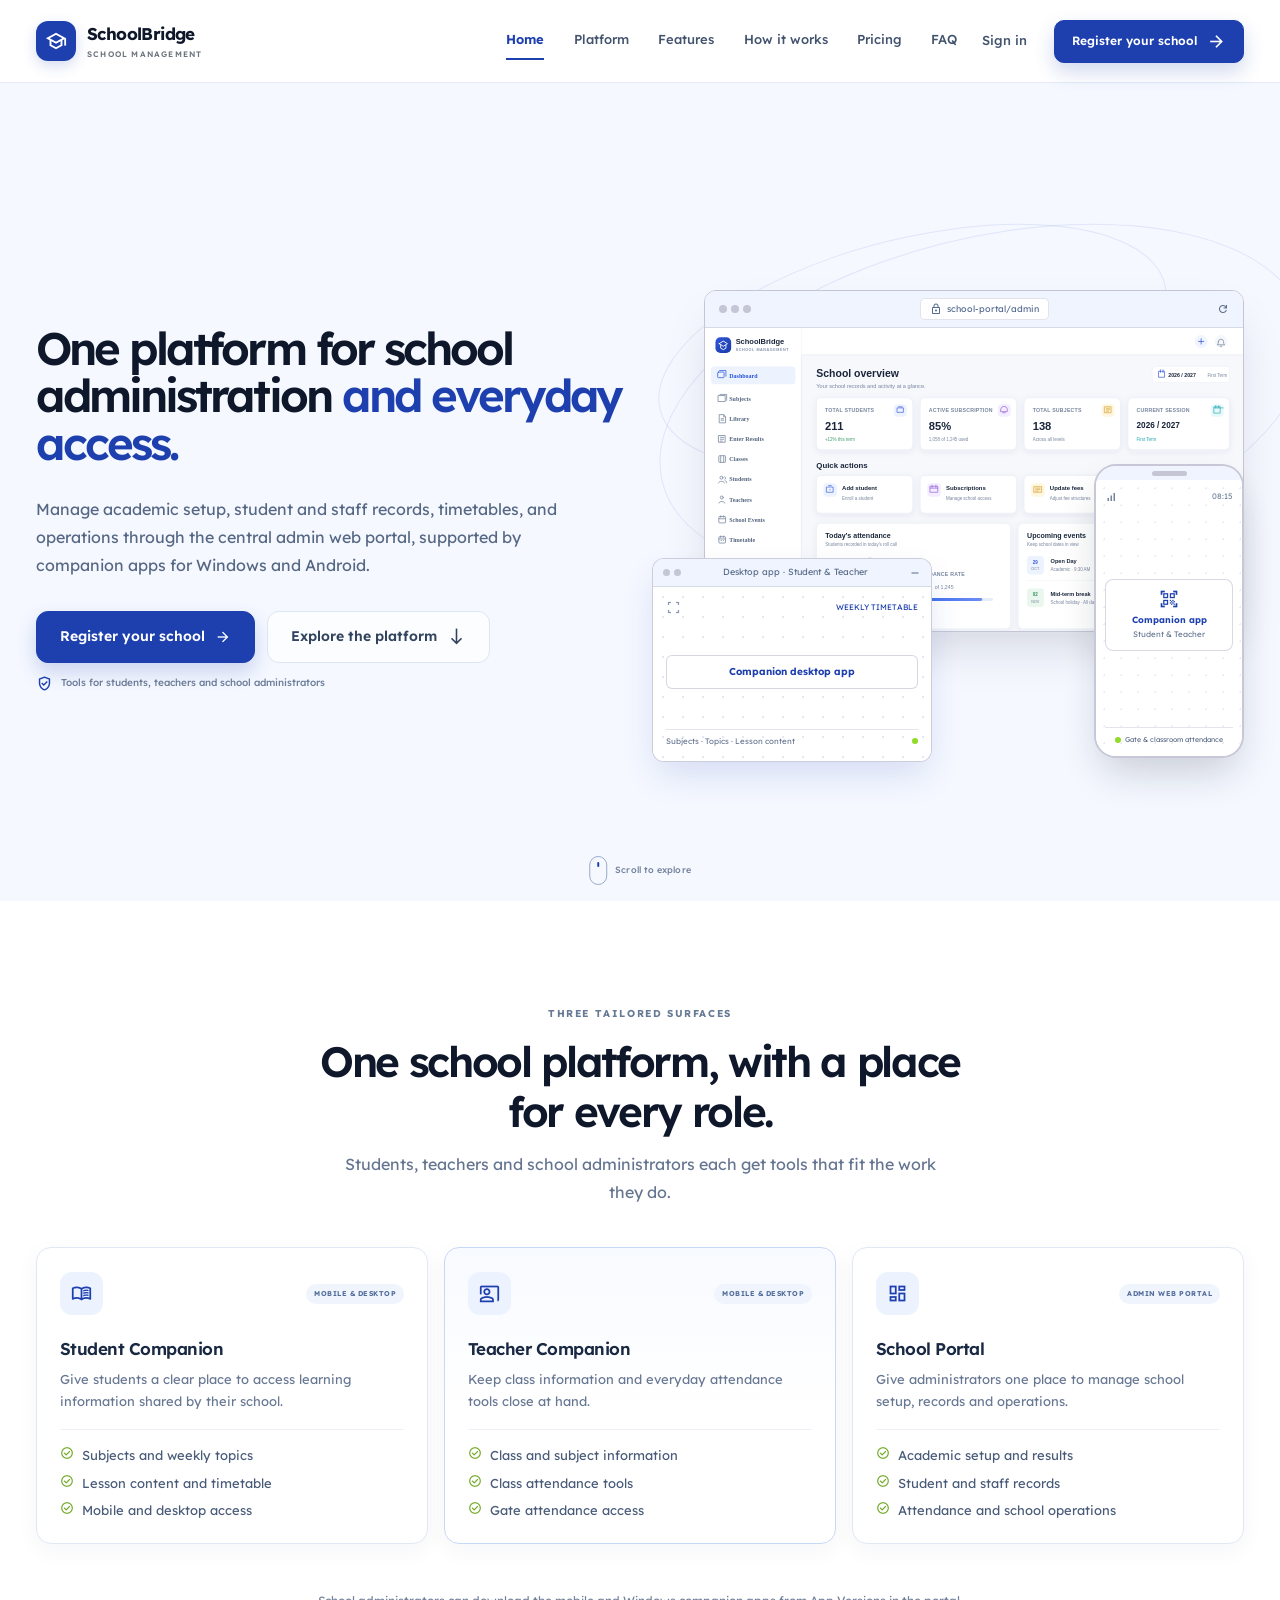
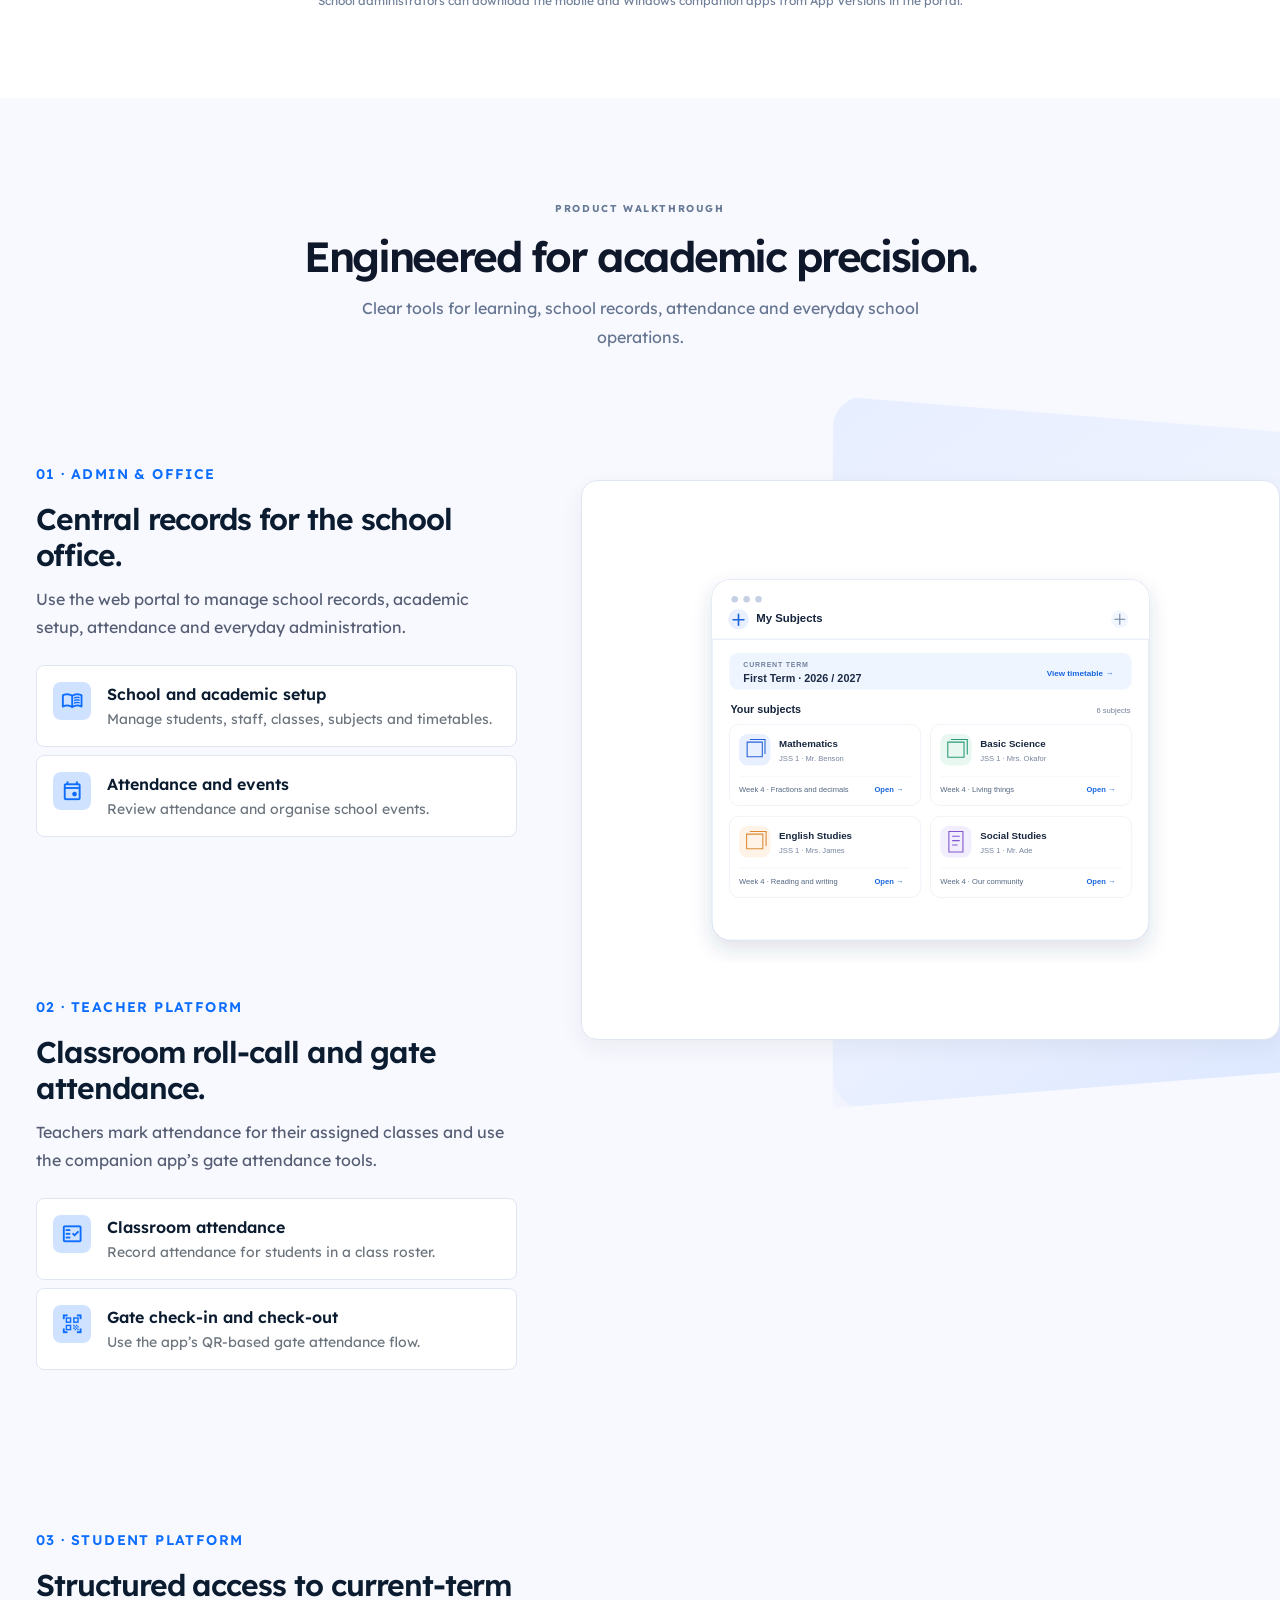
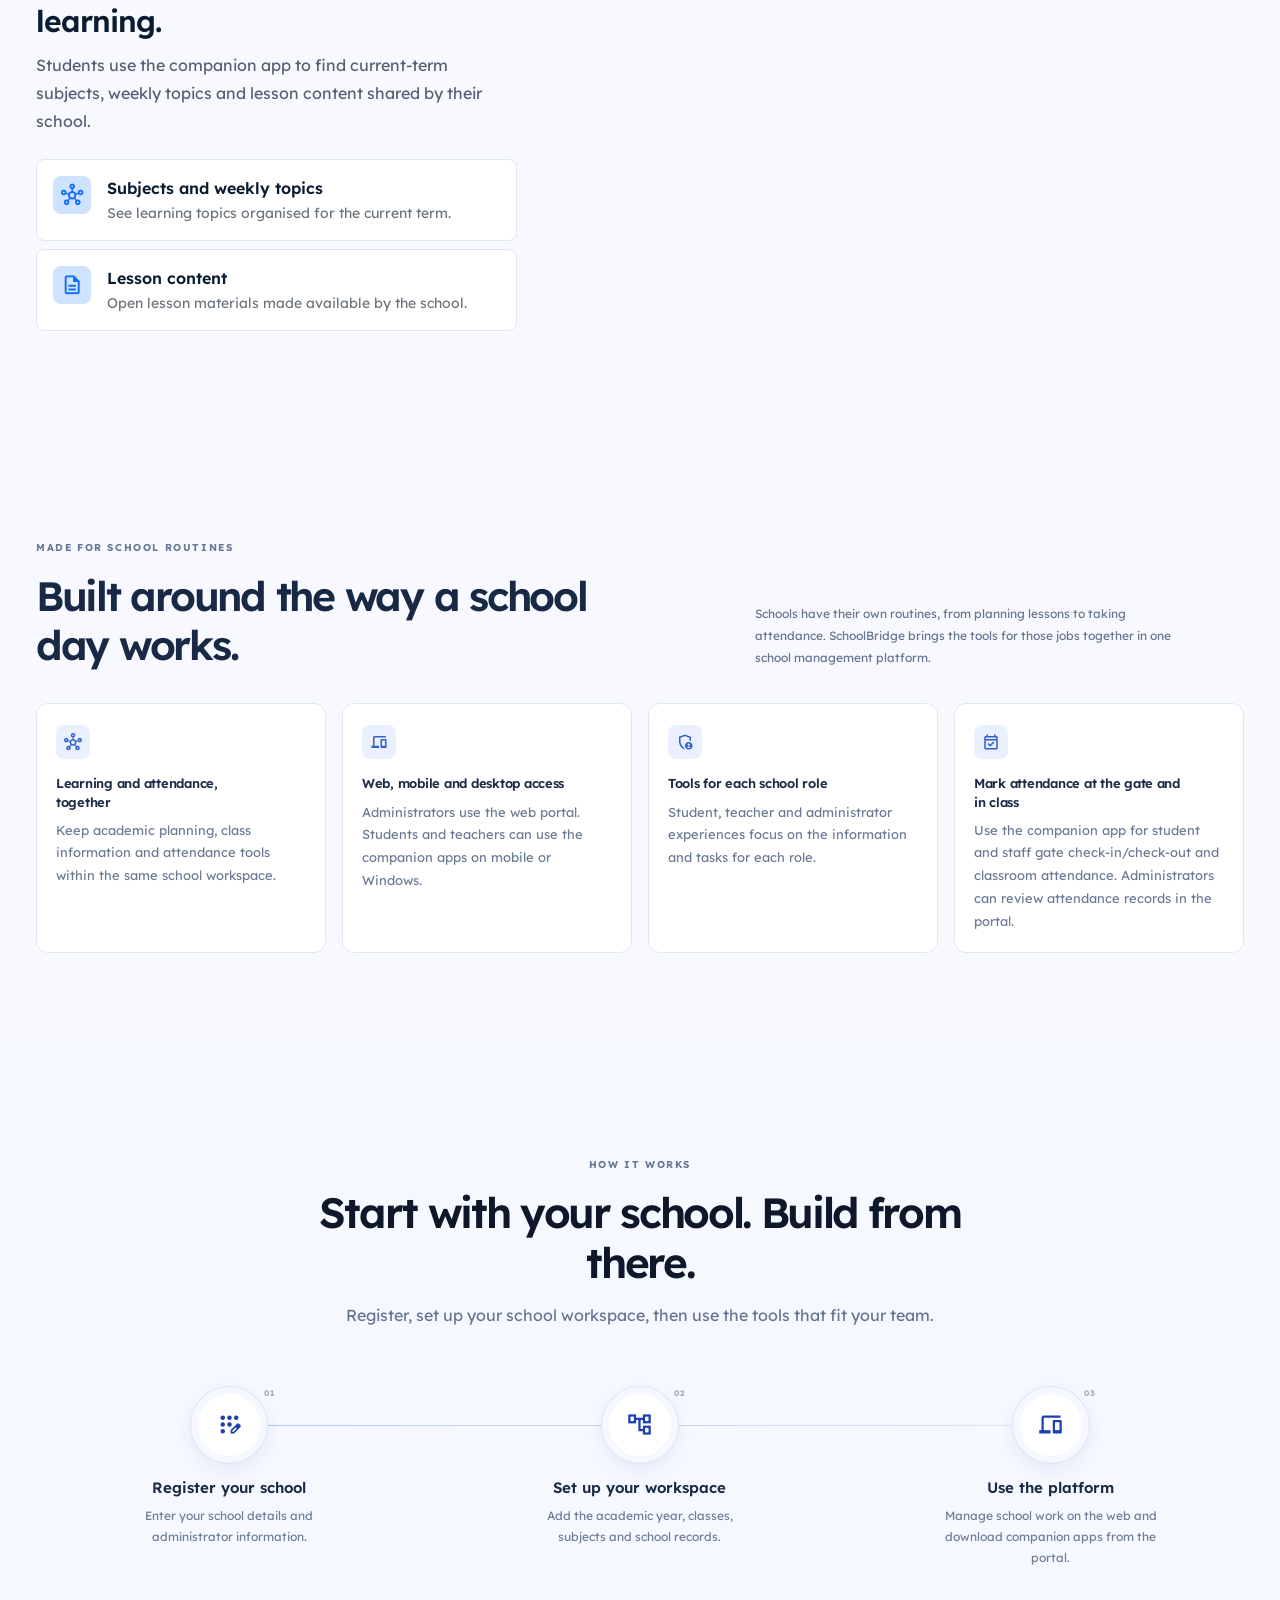
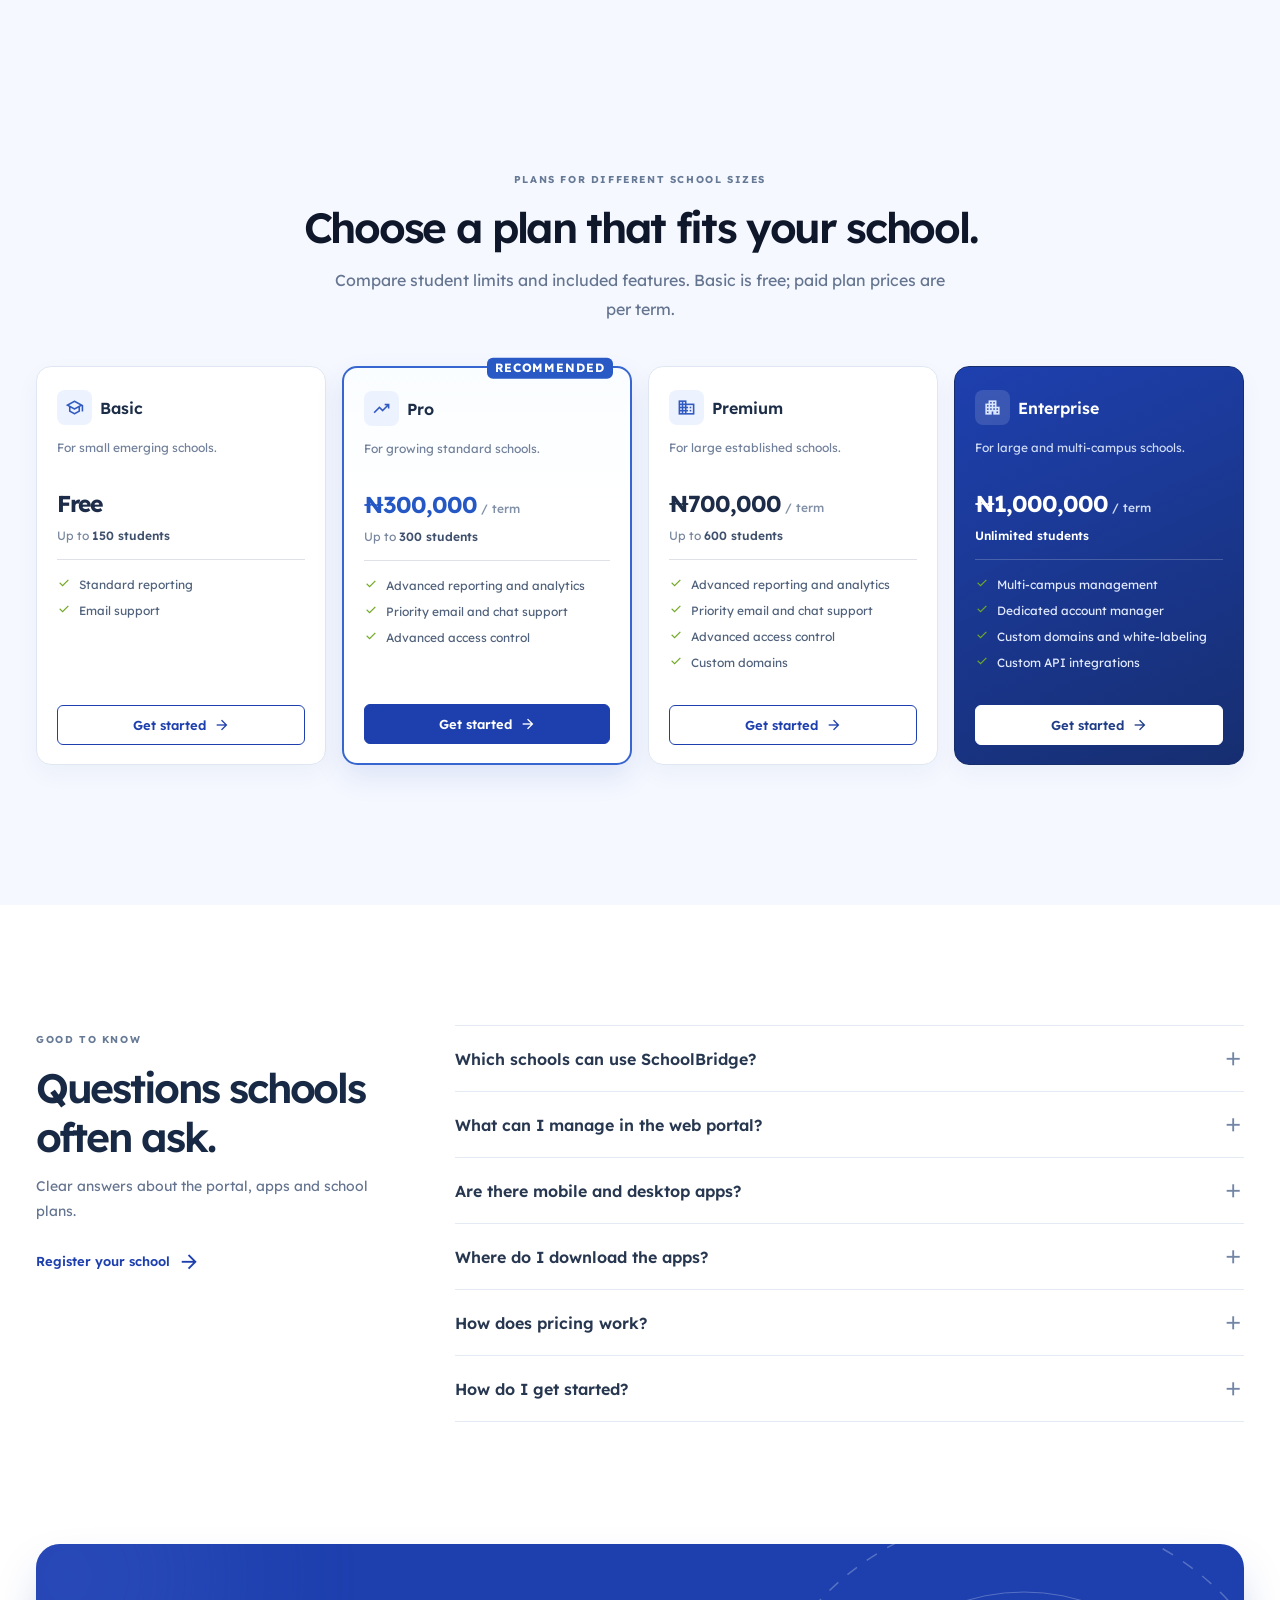
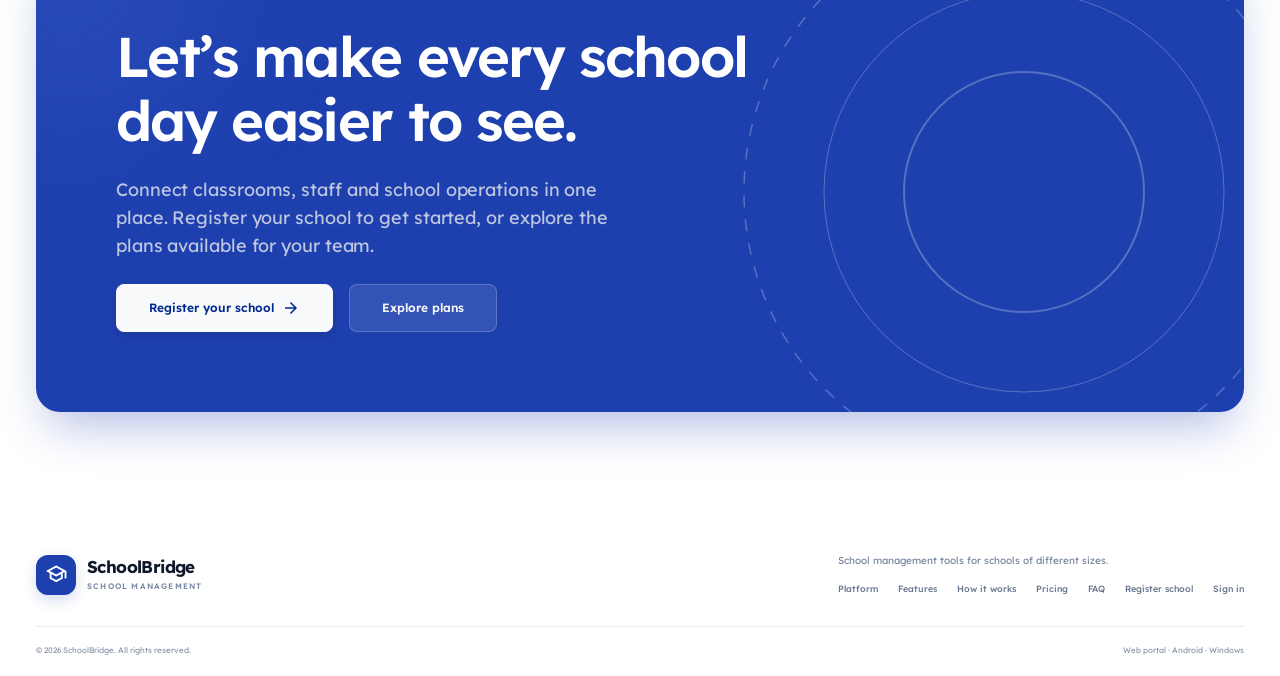
==== index.html @ 0c0136c4 "Initial commit" ====
<!doctype html>
<html lang="en">
  <head>
    <meta charset="utf-8" />
    <meta name="viewport" content="width=device-width, initial-scale=1" />
    <meta name="theme-color" content="#ffffff" />
    <title>SchoolBridge — School management platform</title>
    <link rel="preconnect" href="https://fonts.googleapis.com" />
    <link rel="preconnect" href="https://fonts.gstatic.com" crossorigin />
    <link
      href="https://fonts.googleapis.com/css?family=Lexend&display=swap"
      rel="stylesheet"
    />
    <link
      href="https://fonts.googleapis.com/css2?family=Material+Symbols+Outlined:wght,FILL@100..700,0..1&display=swap"
      rel="stylesheet"
    />
    <link
      href="https://cdn.jsdelivr.net/npm/bootstrap@5.3.8/dist/css/bootstrap.min.css"
      rel="stylesheet"
      integrity="sha384-sRIl4kxILFvY47J16cr9ZwB07vP4J8+LH7qKQnuqkuIAvNWLzeN8tE5YBujZqJLB"
      crossorigin="anonymous"
    />
    <link href="assets/aos.css" rel="stylesheet" />
    <link
      href="main.css?v=20261106-workflow-index-visible"
      rel="stylesheet"
    />
  </head>
  <body>
    <div class="public-landing container-fluid px-0">
      <!-- Navigation -->
      <header class="public-header sticky-top">
        <nav class="navbar navbar-expand-lg py-3">
          <div class="container-xxl column-gap-4">
            <a
              class="navbar-brand d-flex align-items-center me-0"
              href="#hero"
              aria-label="SchoolBridge home"
            >
              <span
                class="brand-mark d-inline-flex align-items-center justify-content-center rounded-3 bg-primary text-white shadow-sm"
                aria-hidden="true"
                ><span class="material-symbols-outlined">school</span></span
              >
              <span class="d-flex flex-column lh-sm">
                <span class="fw-bold">SchoolBridge</span>
                <small class="text-secondary text-uppercase fw-semibold"
                  >School management</small
                >
              </span>
            </a>

            <nav
              class="public-nav navbar-nav d-none d-lg-flex flex-row align-items-center ms-auto"
              aria-label="Main navigation"
            >
              <a
                class="nav-link active position-relative"
                href="#hero"
                aria-current="location"
                >Home</a
              >
              <a class="nav-link position-relative" href="#platform"
                >Platform</a
              >
              <a class="nav-link position-relative" href="#features"
                >Features</a
              >
              <a class="nav-link position-relative" href="#getting-started"
                >How it works</a
              >
              <a class="nav-link position-relative" href="#pricing">Pricing</a>
              <a class="nav-link position-relative" href="#faq">FAQ</a>
            </nav>

            <div class="navbar-actions d-none d-lg-flex align-items-center">
              <a
                class="btn btn-link signin-link text-decoration-none px-0 fw-medium"
                href="https://localhost:7261/login"
                >Sign in</a
              >
              <a
                class="btn btn-primary fw-semibold d-inline-flex align-items-center justify-content-center"
                href="https://localhost:7261/register-school"
                >Register your school
                <span class="material-symbols-outlined" aria-hidden="true"
                  >arrow_forward</span
                ></a
              >
            </div>

            <button
              class="navbar-toggler d-lg-none d-grid align-items-center justify-content-center p-0 ms-auto"
              type="button"
              data-bs-toggle="offcanvas"
              data-bs-target="#mobile-nav-drawer"
              aria-controls="mobile-nav-drawer"
              aria-label="Open navigation menu"
            >
              <span class="material-symbols-outlined fs-4" aria-hidden="true"
                >menu</span
              >
            </button>
          </div>
        </nav>
      </header>

      <div
        class="offcanvas offcanvas-end mobile-nav-drawer"
        tabindex="-1"
        id="mobile-nav-drawer"
        aria-labelledby="mobile-nav-title"
      >
        <div class="offcanvas-header border-0">
          <div>
            <span
              class="mobile-drawer-kicker small text-uppercase fw-semibold text-primary"
              >SchoolBridge</span
            >
            <h2
              class="mobile-drawer-title offcanvas-title fs-5 fw-semibold mt-2"
              id="mobile-nav-title"
            >
              Explore
            </h2>
          </div>
          <button
            type="button"
            class="btn-close"
            data-bs-dismiss="offcanvas"
            aria-label="Close navigation menu"
          ></button>
        </div>
        <div class="offcanvas-body d-flex flex-column">
          <nav
            class="mobile-nav-links nav flex-column gap-2"
            aria-label="Mobile navigation"
          >
            <a
              class="nav-link active d-flex align-items-center rounded-3 px-3 py-3 fs-6 fw-medium"
              href="#hero"
              aria-current="location"
              data-bs-dismiss="offcanvas"
              >Home</a
            >
            <a
              class="nav-link d-flex align-items-center rounded-3 px-3 py-3 fs-6 fw-medium"
              href="#platform"
              data-bs-dismiss="offcanvas"
              >Platform</a
            >
            <a
              class="nav-link d-flex align-items-center rounded-3 px-3 py-3 fs-6 fw-medium"
              href="#features"
              data-bs-dismiss="offcanvas"
              >Features</a
            >
            <a
              class="nav-link d-flex align-items-center rounded-3 px-3 py-3 fs-6 fw-medium"
              href="#getting-started"
              data-bs-dismiss="offcanvas"
              >How it works</a
            >
            <a
              class="nav-link d-flex align-items-center rounded-3 px-3 py-3 fs-6 fw-medium"
              href="#pricing"
              data-bs-dismiss="offcanvas"
              >Pricing</a
            >
            <a
              class="nav-link d-flex align-items-center rounded-3 px-3 py-3 fs-6 fw-medium"
              href="#faq"
              data-bs-dismiss="offcanvas"
              >FAQ</a
            >
          </nav>
          <div class="mobile-drawer-actions mt-auto d-grid gap-2 border-top">
            <a
              class="mobile-drawer-signin btn btn-link signin-link d-flex align-items-center justify-content-center text-decoration-none py-2 fw-semibold"
              href="https://localhost:7261/login"
              >Sign in</a
            >
            <a
              class="mobile-drawer-register btn btn-primary fw-semibold d-inline-flex align-items-center justify-content-center"
              href="https://localhost:7261/register-school"
              >Register your school
              <span class="material-symbols-outlined" aria-hidden="true"
                >arrow_forward</span
              ></a
            >
          </div>
        </div>
      </div>
      <main class="container-fluid p-0">
        <!-- Hero -->
        <section
          class="hero-section d-flex flex-column position-relative overflow-hidden isolation-isolate"
          id="hero"
        >
          <div
            class="container-xxl d-flex align-items-center flex-grow-1 position-relative"
          >
            <div
              class="hero-grid row g-4 row-gap-4 row-gap-xl-0 align-items-center position-relative mx-auto w-100"
            >
              <div
                class="hero-copy col-12 col-md-9 col-lg-8 col-xl-6 ps-0 py-0 z-2"
              >
                <h1 class="mw-100 fw-semibold">
                  One platform for school administration
                  <span>and everyday access.</span>
                </h1>
                <p class="hero-description m-0">
                  Manage academic setup, student and staff records, timetables,
                  and operations through the central admin web portal, supported
                  by companion apps for Windows and Android.
                </p>
                <div
                  class="hero-actions d-flex flex-wrap justify-content-start"
                >
                  <a
                    class="button btn btn-primary button-primary d-inline-flex align-items-center justify-content-center fw-semibold"
                    href="https://localhost:7261/register-school"
                    >Register your school
                    <span class="material-symbols-outlined fs-6"
                      >arrow_forward</span
                    ></a
                  >
                  <a
                    class="button btn btn-outline-secondary button-quiet d-inline-flex align-items-center justify-content-center fw-semibold"
                    href="#platform"
                    >Explore the platform
                    <span class="material-symbols-outlined">south</span></a
                  >
                </div>
                <div
                  class="hero-note d-flex align-items-center gap-2 fw-medium"
                >
                  <span class="material-symbols-outlined">verified_user</span>
                  Tools for students, teachers and school administrators
                </div>
              </div>

              <div
                class="hero-visual col-12 col-xl-6 pe-0 d-flex align-items-center justify-content-center position-relative z-1"
                role="img"
                aria-label="Illustration of the school web portal, desktop app and mobile companion app"
              >
                <div class="hero-composition position-relative mx-auto">
                  <div
                    class="hero-orbit hero-orbit-one position-absolute z-n1 rounded-circle pe-none"
                    aria-hidden="true"
                  ></div>
                  <div
                    class="hero-orbit hero-orbit-two position-absolute z-n1 rounded-circle pe-none"
                    aria-hidden="true"
                  ></div>
                  <div
                    class="hero-browser-preview position-absolute end-0 overflow-hidden"
                  >
                    <div
                      class="hero-browser-bar d-flex align-items-center justify-content-between"
                    >
                      <span
                        class="hero-window-dots d-inline-flex align-items-center gap-1"
                        ><i class="rounded-circle"></i
                        ><i class="rounded-circle"></i
                        ><i class="rounded-circle"></i></span
                      ><span
                        class="hero-address d-flex align-items-center overflow-hidden text-nowrap"
                        ><span class="material-symbols-outlined">lock</span>
                        school-portal/admin</span
                      ><span class="material-symbols-outlined hero-refresh"
                        >refresh</span
                      >
                    </div>
                    <div class="hero-browser-screen overflow-hidden">
                      <img
                        class="hero-dashboard-image d-block w-100 h-100 object-fit-cover"
                        src="assets/schoolbridge-admin-portal-preview.svg"
                        alt="SchoolBridge admin dashboard"
                      />
                    </div>
                  </div>
                  <div
                    class="hero-desktop-preview position-absolute start-0 z-2 overflow-hidden"
                  >
                    <div
                      class="hero-desktop-bar d-flex align-items-center justify-content-between"
                    >
                      <span
                        class="hero-window-dots d-inline-flex align-items-center gap-1"
                        ><i class="rounded-circle"></i
                        ><i class="rounded-circle"></i></span
                      ><span>Desktop app · Student &amp; Teacher</span
                      ><span class="material-symbols-outlined">remove</span>
                    </div>
                    <div
                      class="hero-desktop-screen d-flex flex-column justify-content-between"
                    >
                      <div
                        class="d-flex align-items-center justify-content-between"
                      >
                        <span class="material-symbols-outlined">fullscreen</span
                        ><small>WEEKLY TIMETABLE</small>
                      </div>
                      <strong class="text-center">Companion desktop app</strong>
                      <footer
                        class="d-flex align-items-center justify-content-between"
                      >
                        <span>Subjects · Topics · Lesson content</span
                        ><i class="rounded-circle"></i>
                      </footer>
                    </div>
                  </div>
                  <div
                    class="hero-phone-preview position-absolute end-0 bottom-0 z-3 overflow-hidden"
                  >
                    <div
                      class="hero-phone-notch d-flex align-items-center justify-content-center"
                    >
                      <i></i>
                    </div>
                    <div
                      class="hero-phone-screen d-flex flex-column justify-content-between text-center"
                    >
                      <div
                        class="hero-phone-status d-flex align-items-center justify-content-between"
                      >
                        <span class="material-symbols-outlined"
                          >signal_cellular_alt</span
                        ><small>08:15</small>
                      </div>
                      <div
                        class="hero-phone-card d-flex flex-column align-items-center rounded-3"
                      >
                        <span class="material-symbols-outlined"
                          >qr_code_scanner</span
                        ><strong class="mt-1">Companion app</strong
                        ><small>Student &amp; Teacher</small>
                      </div>
                      <div
                        class="hero-phone-footer d-flex align-items-center justify-content-center gap-1"
                      >
                        <i class="rounded-circle"></i> Gate &amp; classroom
                        attendance
                      </div>
                    </div>
                  </div>
                </div>
              </div>
            </div>
          </div>
          <a
            class="scroll-cue d-flex align-items-center gap-2 position-absolute text-decoration-none"
            href="#platform"
            aria-label="Scroll to platform details"
            ><span class="position-absolute"></span
            ><small class="fw-medium">Scroll to explore</small></a
          >
        </section>

        <!-- Platform -->
        <section class="platform-section" id="platform">
          <div class="container-xxl">
            <div class="section-heading mx-auto text-center">
              <span
                class="eyebrow eyebrow-muted d-inline-flex align-items-center gap-2 fw-bold"
                >THREE TAILORED SURFACES</span
              >
              <h2 class="fw-semibold">
                One school platform, with a place for every role.
              </h2>
              <p class="m-0 mx-auto fs-6">
                Students, teachers and school administrators each get tools that
                fit the work they do.
              </p>
            </div>
            <div class="surface-role-grid row g-3">
              <article class="col-12 col-sm-9 col-lg-4 mx-auto">
                <div class="surface-role-card h-100">
                  <div
                    class="surface-role-top d-flex align-items-center justify-content-between gap-2 mb-4"
                  >
                    <span
                      class="surface-role-icon material-symbols-outlined d-flex align-items-center justify-content-center flex-shrink-0"
                      >menu_book</span
                    ><span
                      class="surface-role-label rounded-pill fw-bold text-nowrap"
                      >MOBILE &amp; DESKTOP</span
                    >
                  </div>
                  <h3 class="mb-2 fw-semibold">Student Companion</h3>
                  <p class="mb-3">
                    Give students a clear place to access learning information
                    shared by their school.
                  </p>
                  <ul class="d-grid gap-2 p-0 pt-3 mb-0 list-unstyled">
                    <li class="d-flex align-items-start gap-2">
                      <span class="material-symbols-outlined flex-shrink-0"
                        >check_circle</span
                      >Subjects and weekly topics
                    </li>
                    <li class="d-flex align-items-start gap-2">
                      <span class="material-symbols-outlined flex-shrink-0"
                        >check_circle</span
                      >Lesson content and timetable
                    </li>
                    <li class="d-flex align-items-start gap-2">
                      <span class="material-symbols-outlined flex-shrink-0"
                        >check_circle</span
                      >Mobile and desktop access
                    </li>
                  </ul>
                </div>
              </article>
              <article class="col-12 col-sm-9 col-lg-4 mx-auto">
                <div class="surface-role-card surface-role-featured h-100">
                  <div
                    class="surface-role-top d-flex align-items-center justify-content-between gap-2 mb-4"
                  >
                    <span
                      class="surface-role-icon material-symbols-outlined d-flex align-items-center justify-content-center flex-shrink-0"
                      >co_present</span
                    ><span
                      class="surface-role-label rounded-pill fw-bold text-nowrap"
                      >MOBILE &amp; DESKTOP</span
                    >
                  </div>
                  <h3 class="mb-2 fw-semibold">Teacher Companion</h3>
                  <p class="mb-3">
                    Keep class information and everyday attendance tools close
                    at hand.
                  </p>
                  <ul class="d-grid gap-2 p-0 pt-3 mb-0 list-unstyled">
                    <li class="d-flex align-items-start gap-2">
                      <span class="material-symbols-outlined flex-shrink-0"
                        >check_circle</span
                      >Class and subject information
                    </li>
                    <li class="d-flex align-items-start gap-2">
                      <span class="material-symbols-outlined flex-shrink-0"
                        >check_circle</span
                      >Class attendance tools
                    </li>
                    <li class="d-flex align-items-start gap-2">
                      <span class="material-symbols-outlined flex-shrink-0"
                        >check_circle</span
                      >Gate attendance access
                    </li>
                  </ul>
                </div>
              </article>
              <article class="col-12 col-sm-9 col-lg-4 mx-auto">
                <div class="surface-role-card h-100">
                  <div
                    class="surface-role-top d-flex align-items-center justify-content-between gap-2 mb-4"
                  >
                    <span
                      class="surface-role-icon material-symbols-outlined d-flex align-items-center justify-content-center flex-shrink-0"
                      >dashboard</span
                    ><span
                      class="surface-role-label rounded-pill fw-bold text-nowrap"
                      >ADMIN WEB PORTAL</span
                    >
                  </div>
                  <h3 class="mb-2 fw-semibold">School Portal</h3>
                  <p class="mb-3">
                    Give administrators one place to manage school setup,
                    records and operations.
                  </p>
                  <ul class="d-grid gap-2 p-0 pt-3 mb-0 list-unstyled">
                    <li class="d-flex align-items-start gap-2">
                      <span class="material-symbols-outlined flex-shrink-0"
                        >check_circle</span
                      >Academic setup and results
                    </li>
                    <li class="d-flex align-items-start gap-2">
                      <span class="material-symbols-outlined flex-shrink-0"
                        >check_circle</span
                      >Student and staff records
                    </li>
                    <li class="d-flex align-items-start gap-2">
                      <span class="material-symbols-outlined flex-shrink-0"
                        >check_circle</span
                      >Attendance and school operations
                    </li>
                  </ul>
                </div>
              </article>
            </div>
            <p class="platform-footnote mt-5 text-center mb-0">
              School administrators can download the mobile and Windows
              companion apps from App Versions in the portal.
            </p>
          </div>
        </section>

        <!-- Features -->
        <section class="feature-section" id="features">
          <div class="feature-inner container-xxl">
            <div
              class="section-heading centered-heading feature-walkthrough-heading mx-auto text-center"
            >
              <span class="eyebrow eyebrow-muted fw-bold"
                >PRODUCT WALKTHROUGH</span
              >
              <h2 class="fw-semibold">Engineered for academic precision.</h2>
              <p class="m-0 mx-auto fs-6">
                Clear tools for learning, school records, attendance and
                everyday school operations.
              </p>
            </div>

            <div
              class="feature-sticky-layout align-items-start"
              data-feature-sync
            >
              <div
                class="feature-story-column d-flex flex-column"
                id="narrative-column"
              >
                <article
                  id="step-01"
                  class="feature-step"
                  data-feature-step="admin"
                >
                  <p
                    class="feature-step-label small fw-semibold text-uppercase text-primary mb-3"
                  >
                    01 · Admin &amp; office
                  </p>
                  <h3 class="feature-step-title fw-semibold">
                    Central records for the school office.
                  </h3>
                  <p class="feature-step-description fs-6 mb-4">
                    Use the web portal to manage school records, academic setup,
                    attendance and everyday administration.
                  </p>
                  <ul class="list-unstyled d-grid gap-2 mb-0">
                    <li
                      class="feature-walkthrough-point d-flex align-items-start gap-3 p-3 border rounded-3 bg-white"
                    >
                      <span
                        class="material-symbols-outlined d-inline-flex align-items-center justify-content-center flex-shrink-0 rounded-3 bg-primary-subtle text-primary p-2"
                        aria-hidden="true"
                        >menu_book</span
                      >
                      <span
                        ><strong class="d-block fw-semibold"
                          >School and academic setup</strong
                        ><span class="small text-secondary"
                          >Manage students, staff, classes, subjects and
                          timetables.</span
                        ></span
                      >
                    </li>
                    <li
                      class="feature-walkthrough-point d-flex align-items-start gap-3 p-3 border rounded-3 bg-white"
                    >
                      <span
                        class="material-symbols-outlined d-inline-flex align-items-center justify-content-center flex-shrink-0 rounded-3 bg-primary-subtle text-primary p-2"
                        aria-hidden="true"
                        >event</span
                      >
                      <span
                        ><strong class="d-block fw-semibold"
                          >Attendance and events</strong
                        ><span class="small text-secondary"
                          >Review attendance and organise school events.</span
                        ></span
                      >
                    </li>
                  </ul>
                </article>

                <article
                  id="step-02"
                  class="feature-step"
                  data-feature-step="teacher"
                >
                  <p
                    class="feature-step-label small fw-semibold text-uppercase text-primary mb-3"
                  >
                    02 · Teacher platform
                  </p>
                  <h3 class="feature-step-title fw-semibold">
                    Classroom roll-call and gate attendance.
                  </h3>
                  <p class="feature-step-description fs-6 mb-4">
                    Teachers mark attendance for their assigned classes and use
                    the companion app’s gate attendance tools.
                  </p>
                  <ul class="list-unstyled d-grid gap-2 mb-0">
                    <li
                      class="feature-walkthrough-point d-flex align-items-start gap-3 p-3 border rounded-3 bg-white"
                    >
                      <span
                        class="material-symbols-outlined d-inline-flex align-items-center justify-content-center flex-shrink-0 rounded-3 bg-primary-subtle text-primary p-2"
                        aria-hidden="true"
                        >fact_check</span
                      >
                      <span
                        ><strong class="d-block fw-semibold"
                          >Classroom attendance</strong
                        ><span class="small text-secondary"
                          >Record attendance for students in a class
                          roster.</span
                        ></span
                      >
                    </li>
                    <li
                      class="feature-walkthrough-point d-flex align-items-start gap-3 p-3 border rounded-3 bg-white"
                    >
                      <span
                        class="material-symbols-outlined d-inline-flex align-items-center justify-content-center flex-shrink-0 rounded-3 bg-primary-subtle text-primary p-2"
                        aria-hidden="true"
                        >qr_code_scanner</span
                      >
                      <span
                        ><strong class="d-block fw-semibold"
                          >Gate check-in and check-out</strong
                        ><span class="small text-secondary"
                          >Use the app’s QR-based gate attendance flow.</span
                        ></span
                      >
                    </li>
                  </ul>
                </article>

                <article
                  id="step-03"
                  class="feature-step"
                  data-feature-step="student"
                >
                  <p
                    class="feature-step-label small fw-semibold text-uppercase text-primary mb-3"
                  >
                    03 · Student platform
                  </p>
                  <h3 class="feature-step-title fw-semibold">
                    Structured access to current-term learning.
                  </h3>
                  <p class="feature-step-description fs-6 mb-4">
                    Students use the companion app to find current-term
                    subjects, weekly topics and lesson content shared by their
                    school.
                  </p>
                  <ul class="list-unstyled d-grid gap-2 mb-0">
                    <li
                      class="feature-walkthrough-point d-flex align-items-start gap-3 p-3 border rounded-3 bg-white"
                    >
                      <span
                        class="material-symbols-outlined d-inline-flex align-items-center justify-content-center flex-shrink-0 rounded-3 bg-primary-subtle text-primary p-2"
                        aria-hidden="true"
                        >hub</span
                      >
                      <span
                        ><strong class="d-block fw-semibold"
                          >Subjects and weekly topics</strong
                        ><span class="small text-secondary"
                          >See learning topics organised for the current
                          term.</span
                        ></span
                      >
                    </li>
                    <li
                      class="feature-walkthrough-point d-flex align-items-start gap-3 p-3 border rounded-3 bg-white"
                    >
                      <span
                        class="material-symbols-outlined d-inline-flex align-items-center justify-content-center flex-shrink-0 rounded-3 bg-primary-subtle text-primary p-2"
                        aria-hidden="true"
                        >description</span
                      >
                      <span
                        ><strong class="d-block fw-semibold"
                          >Lesson content</strong
                        ><span class="small text-secondary"
                          >Open lesson materials made available by the
                          school.</span
                        ></span
                      >
                    </li>
                  </ul>
                </article>
              </div>

              <figure
                class="feature-sticky-visual position-sticky align-self-start m-0"
              >
                <div
                  class="feature-visual-canvas position-relative z-1 overflow-hidden"
                >
                  <div
                    class="feature-visual-scene position-absolute d-flex align-items-center justify-content-center overflow-hidden is-active"
                    data-feature-scene="admin"
                    aria-hidden="false"
                  >
                    <img
                      class="d-block w-100 h-100 object-fit-contain"
                      src="assets/schoolbridge-admin-portal-preview.svg"
                      alt="SchoolBridge school administration portal preview"
                    />
                  </div>
                  <div
                    class="feature-visual-scene position-absolute d-flex align-items-center justify-content-center overflow-hidden"
                    data-feature-scene="teacher"
                    aria-hidden="true"
                  >
                    <img
                      class="d-block w-100 h-100 object-fit-contain"
                      src="assets/schoolbridge-attendance-app-preview.svg"
                      alt="SchoolBridge classroom and gate attendance app preview"
                    />
                  </div>
                  <div
                    class="feature-visual-scene position-absolute d-flex align-items-center justify-content-center overflow-hidden"
                    data-feature-scene="student"
                    aria-hidden="true"
                  >
                    <img
                      class="d-block w-100 h-100 object-fit-contain"
                      src="assets/schoolbridge-student-app-preview.svg"
                      alt="SchoolBridge student companion app preview"
                    />
                  </div>
                </div>
              </figure>
            </div>
          </div>
        </section>
        <!-- School day -->
        <section
          class="school-day-section"
          aria-labelledby="school-day-heading"
        >
          <div class="container-xxl">
            <div class="school-day-heading row align-items-end g-4">
              <div class="school-day-heading-copy col-12 col-lg-7">
                <span class="eyebrow eyebrow-muted fw-bold"
                  >MADE FOR SCHOOL ROUTINES</span
                >
                <h2 id="school-day-heading" class="fw-semibold">
                  Built around the way a school day works.
                </h2>
              </div>
              <p class="school-day-heading-description col-12 col-lg-5 mb-0">
                Schools have their own routines, from planning lessons to taking
                attendance. SchoolBridge brings the tools for those jobs
                together in one school management platform.
              </p>
            </div>
            <div
              class="school-day-grid row row-cols-1 row-cols-md-2 row-cols-lg-4 g-3"
              tabindex="0"
              role="region"
              aria-label="School day highlights"
            >
              <article class="col">
                <div class="school-day-card h-100">
                  <span
                    class="school-day-icon material-symbols-outlined d-flex align-items-center justify-content-center rounded-3"
                    aria-hidden="true"
                    >hub</span
                  >
                  <h3 class="mb-2 fw-semibold">
                    Learning and attendance, together
                  </h3>
                  <p class="m-0">
                    Keep academic planning, class information and attendance
                    tools within the same school workspace.
                  </p>
                </div>
              </article>
              <article class="col">
                <div class="school-day-card h-100">
                  <span
                    class="school-day-icon material-symbols-outlined d-flex align-items-center justify-content-center rounded-3"
                    aria-hidden="true"
                    >devices</span
                  >
                  <h3 class="mb-2 fw-semibold">
                    Web, mobile and desktop access
                  </h3>
                  <p class="m-0">
                    Administrators use the web portal. Students and teachers can
                    use the companion apps on mobile or Windows.
                  </p>
                </div>
              </article>
              <article class="col">
                <div class="school-day-card h-100">
                  <span
                    class="school-day-icon material-symbols-outlined d-flex align-items-center justify-content-center rounded-3"
                    aria-hidden="true"
                    >admin_panel_settings</span
                  >
                  <h3 class="mb-2 fw-semibold">Tools for each school role</h3>
                  <p class="m-0">
                    Student, teacher and administrator experiences focus on the
                    information and tasks for each role.
                  </p>
                </div>
              </article>
              <article class="col">
                <div class="school-day-card h-100">
                  <span
                    class="school-day-icon material-symbols-outlined d-flex align-items-center justify-content-center rounded-3"
                    aria-hidden="true"
                    >event_available</span
                  >
                  <h3 class="mb-2 fw-semibold">
                    Mark attendance at the gate and in class
                  </h3>
                  <p class="m-0">
                    Use the companion app for student and staff gate
                    check-in/check-out and classroom attendance. Administrators
                    can review attendance records in the portal.
                  </p>
                </div>
              </article>
            </div>
            <div
              class="school-day-indicators d-flex justify-content-center align-items-center gap-2 mt-3 d-xl-none"
              aria-label="School day card pages"
            ></div>
          </div>
        </section>
        <!-- How it works -->
        <section class="workflow-section" id="getting-started">
          <div class="container-xxl">
            <div class="section-heading text-center mx-auto mb-5">
              <span class="eyebrow eyebrow-muted fw-bold">HOW IT WORKS</span>
              <h2 class="fw-semibold">
                Start with your school. Build from there.
              </h2>
              <p class="m-0 mx-auto">
                Register, set up your school workspace, then use the tools that
                fit your team.
              </p>
            </div>
            <div
              class="workflow-track row row-cols-1 row-cols-md-3 g-4 position-relative"
            >
              <article
                class="workflow-step col text-md-center position-relative z-1"
              >
                <span class="workflow-index position-absolute top-0 fw-bold"
                  >01</span
                ><span
                  class="workflow-icon d-flex align-items-center justify-content-center rounded-circle bg-white mx-md-auto mb-md-3 position-relative z-1"
                  ><span class="material-symbols-outlined"
                    >app_registration</span
                  ></span
                >
                <div class="workflow-step-content position-relative z-1">
                  <h3 class="mb-2 fw-semibold">Register your school</h3>
                  <p class="m-0 mx-auto">
                    Enter your school details and administrator information.
                  </p>
                </div>
              </article>
              <article
                class="workflow-step col text-md-center position-relative z-1"
              >
                <span class="workflow-index position-absolute top-0 fw-bold"
                  >02</span
                ><span
                  class="workflow-icon d-flex align-items-center justify-content-center rounded-circle bg-white mx-md-auto mb-md-3 position-relative z-1"
                  ><span class="material-symbols-outlined"
                    >account_tree</span
                  ></span
                >
                <div class="workflow-step-content position-relative z-1">
                  <h3 class="mb-2 fw-semibold">Set up your workspace</h3>
                  <p class="m-0 mx-auto">
                    Add the academic year, classes, subjects and school records.
                  </p>
                </div>
              </article>
              <article
                class="workflow-step col text-md-center position-relative z-1"
              >
                <span class="workflow-index position-absolute top-0 fw-bold"
                  >03</span
                ><span
                  class="workflow-icon d-flex align-items-center justify-content-center rounded-circle bg-white mx-md-auto mb-md-3 position-relative z-1"
                  ><span class="material-symbols-outlined">devices</span></span
                >
                <div class="workflow-step-content position-relative z-1">
                  <h3 class="mb-2 fw-semibold">Use the platform</h3>
                  <p class="m-0 mx-auto">
                    Manage school work on the web and download companion apps
                    from the portal.
                  </p>
                </div>
              </article>
            </div>
          </div>
        </section>

        <!-- Pricing -->
        <section class="pricing-section" id="pricing">
          <div class="container-xxl">
            <div class="section-heading text-center mx-auto mb-5">
              <span class="eyebrow eyebrow-muted fw-bold"
                >PLANS FOR DIFFERENT SCHOOL SIZES</span
              >
              <h2 class="fw-semibold">Choose a plan that fits your school.</h2>
              <p class="m-0 mx-auto">
                Compare student limits and included features. Basic is free;
                paid plan prices are per term.
              </p>
            </div>
            <div
              class="pricing-cards row row-cols-1 row-cols-md-2 row-cols-lg-4 g-3"
            >
              <div class="col">
                <article
                  class="pricing-card d-flex flex-column h-100 w-100 position-relative"
                >
                  <div
                    class="pricing-card-head d-flex align-items-center gap-2"
                  >
                    <span
                      class="pricing-plan-icon material-symbols-outlined d-flex align-items-center justify-content-center rounded-3 bg-primary-subtle text-primary"
                      >school</span
                    ><span class="pricing-plan-name fw-semibold">Basic</span>
                  </div>
                  <p class="pricing-description mb-3">
                    For small emerging schools.
                  </p>
                  <div class="pricing-price fw-bold text-nowrap">Free</div>
                  <p class="pricing-capacity mb-3 pb-2 border-bottom">
                    Up to <strong class="fw-semibold">150 students</strong>
                  </p>
                  <ul class="list-unstyled d-grid gap-2 mb-4">
                    <li class="d-flex align-items-start gap-2">
                      <span class="material-symbols-outlined pricing-check"
                        >check</span
                      >Standard reporting
                    </li>
                    <li class="d-flex align-items-start gap-2">
                      <span class="material-symbols-outlined pricing-check"
                        >check</span
                      >Email support
                    </li>
                  </ul>
                  <a
                    class="btn btn-outline-primary pricing-action mt-auto d-flex align-items-center justify-content-center gap-2 fw-semibold"
                    href="https://localhost:7261/register-school"
                    >Get started
                    <span class="material-symbols-outlined fs-6"
                      >arrow_forward</span
                    ></a
                  >
                </article>
              </div>
              <div class="col">
                <article
                  class="pricing-card pricing-card-featured d-flex flex-column h-100 w-100 position-relative"
                >
                  <span
                    class="pricing-recommended position-absolute top-0 end-0 translate-middle-y badge text-bg-primary"
                    >RECOMMENDED</span
                  >
                  <div
                    class="pricing-card-head d-flex align-items-center gap-2"
                  >
                    <span
                      class="pricing-plan-icon material-symbols-outlined d-flex align-items-center justify-content-center rounded-3 bg-primary-subtle text-primary"
                      >trending_up</span
                    ><span class="pricing-plan-name fw-semibold">Pro</span>
                  </div>
                  <p class="pricing-description mb-3">
                    For growing standard schools.
                  </p>
                  <div class="pricing-price fw-bold text-nowrap">
                    ₦300,000<span class="fw-medium">/ term</span>
                  </div>
                  <p class="pricing-capacity mb-3 pb-2 border-bottom">
                    Up to <strong class="fw-semibold">300 students</strong>
                  </p>
                  <ul class="list-unstyled d-grid gap-2 mb-4">
                    <li class="d-flex align-items-start gap-2">
                      <span class="material-symbols-outlined pricing-check"
                        >check</span
                      >Advanced reporting and analytics
                    </li>
                    <li class="d-flex align-items-start gap-2">
                      <span class="material-symbols-outlined pricing-check"
                        >check</span
                      >Priority email and chat support
                    </li>
                    <li class="d-flex align-items-start gap-2">
                      <span class="material-symbols-outlined pricing-check"
                        >check</span
                      >Advanced access control
                    </li>
                  </ul>
                  <a
                    class="btn btn-primary pricing-action mt-auto d-flex align-items-center justify-content-center gap-2 fw-semibold"
                    href="https://localhost:7261/register-school"
                    >Get started
                    <span class="material-symbols-outlined fs-6"
                      >arrow_forward</span
                    ></a
                  >
                </article>
              </div>
              <div class="col">
                <article
                  class="pricing-card d-flex flex-column h-100 w-100 position-relative"
                >
                  <div
                    class="pricing-card-head d-flex align-items-center gap-2"
                  >
                    <span
                      class="pricing-plan-icon material-symbols-outlined d-flex align-items-center justify-content-center rounded-3 bg-primary-subtle text-primary"
                      >domain</span
                    ><span class="pricing-plan-name fw-semibold">Premium</span>
                  </div>
                  <p class="pricing-description mb-3">
                    For large established schools.
                  </p>
                  <div class="pricing-price fw-bold text-nowrap">
                    ₦700,000<span class="fw-medium">/ term</span>
                  </div>
                  <p class="pricing-capacity mb-3 pb-2 border-bottom">
                    Up to <strong class="fw-semibold">600 students</strong>
                  </p>
                  <ul class="list-unstyled d-grid gap-2 mb-4">
                    <li class="d-flex align-items-start gap-2">
                      <span class="material-symbols-outlined pricing-check"
                        >check</span
                      >Advanced reporting and analytics
                    </li>
                    <li class="d-flex align-items-start gap-2">
                      <span class="material-symbols-outlined pricing-check"
                        >check</span
                      >Priority email and chat support
                    </li>
                    <li class="d-flex align-items-start gap-2">
                      <span class="material-symbols-outlined pricing-check"
                        >check</span
                      >Advanced access control
                    </li>
                    <li class="d-flex align-items-start gap-2">
                      <span class="material-symbols-outlined pricing-check"
                        >check</span
                      >Custom domains
                    </li>
                  </ul>
                  <a
                    class="btn btn-outline-primary pricing-action mt-auto d-flex align-items-center justify-content-center gap-2 fw-semibold"
                    href="https://localhost:7261/register-school"
                    >Get started
                    <span class="material-symbols-outlined fs-6"
                      >arrow_forward</span
                    ></a
                  >
                </article>
              </div>
              <div class="col">
                <article
                  class="pricing-card pricing-card-enterprise d-flex flex-column h-100 w-100 position-relative"
                >
                  <div
                    class="pricing-card-head d-flex align-items-center gap-2"
                  >
                    <span
                      class="pricing-plan-icon material-symbols-outlined d-flex align-items-center justify-content-center rounded-3 bg-primary-subtle text-primary"
                      >apartment</span
                    ><span class="pricing-plan-name fw-semibold"
                      >Enterprise</span
                    >
                  </div>
                  <p class="pricing-description mb-3">
                    For large and multi-campus schools.
                  </p>
                  <div class="pricing-price fw-bold text-nowrap">
                    ₦1,000,000<span class="fw-medium">/ term</span>
                  </div>
                  <p class="pricing-capacity mb-3 pb-2 border-bottom">
                    <strong class="fw-semibold">Unlimited students</strong>
                  </p>
                  <ul class="list-unstyled d-grid gap-2 mb-4">
                    <li class="d-flex align-items-start gap-2">
                      <span class="material-symbols-outlined pricing-check"
                        >check</span
                      >Multi-campus management
                    </li>
                    <li class="d-flex align-items-start gap-2">
                      <span class="material-symbols-outlined pricing-check"
                        >check</span
                      >Dedicated account manager
                    </li>
                    <li class="d-flex align-items-start gap-2">
                      <span class="material-symbols-outlined pricing-check"
                        >check</span
                      >Custom domains and white-labeling
                    </li>
                    <li class="d-flex align-items-start gap-2">
                      <span class="material-symbols-outlined pricing-check"
                        >check</span
                      >Custom API integrations
                    </li>
                  </ul>
                  <a
                    class="btn btn-light pricing-action mt-auto d-flex align-items-center justify-content-center gap-2 fw-semibold"
                    href="https://localhost:7261/register-school"
                    >Get started
                    <span class="material-symbols-outlined fs-6"
                      >arrow_forward</span
                    ></a
                  >
                </article>
              </div>
            </div>
          </div>
        </section>

        <!-- FAQ -->
        <section class="faq-section container-xxl" id="faq">
          <div class="faq-layout row g-4 g-lg-5">
            <div class="faq-intro col-12 col-lg-4">
              <span class="eyebrow eyebrow-muted fw-bold">GOOD TO KNOW</span>
              <h2 class="fw-semibold">Questions schools often ask.</h2>
              <p class="faq-intro-copy mb-4">
                Clear answers about the portal, apps and school plans.
              </p>
              <a
                class="faq-register-link d-inline-flex align-items-center gap-2 fw-semibold text-decoration-none"
                href="https://localhost:7261/register-school"
              >
                Register your school
                <span class="material-symbols-outlined" aria-hidden="true"
                  >arrow_forward</span
                >
              </a>
            </div>
            <div class="faq-list col-12 col-lg-8">
              <details>
                <summary
                  class="d-flex align-items-center justify-content-between gap-3 fw-semibold"
                >
                  Which schools can use SchoolBridge?<span
                    class="faq-toggle material-symbols-outlined flex-shrink-0"
                    aria-hidden="true"
                    >add</span
                  >
                </summary>
                <p>
                  SchoolBridge is designed for schools that want one place to
                  manage school records, academics and daily operations. The
                  plans offer different student limits, from 150 students on
                  Basic to unlimited on Enterprise.
                </p>
              </details>
              <details>
                <summary
                  class="d-flex align-items-center justify-content-between gap-3 fw-semibold"
                >
                  What can I manage in the web portal?<span
                    class="faq-toggle material-symbols-outlined flex-shrink-0"
                    aria-hidden="true"
                    >add</span
                  >
                </summary>
                <p>
                  Manage student and staff records, parents and guardians,
                  classes, subjects, lesson topics, results, attendance, events,
                  timetables, subscriptions, fees and finance.
                </p>
              </details>
              <details>
                <summary
                  class="d-flex align-items-center justify-content-between gap-3 fw-semibold"
                >
                  Are there mobile and desktop apps?<span
                    class="faq-toggle material-symbols-outlined flex-shrink-0"
                    aria-hidden="true"
                    >add</span
                  >
                </summary>
                <p>
                  Yes. The platform includes an Android mobile app and a Windows
                  desktop app alongside the school admin web portal.
                </p>
              </details>
              <details>
                <summary
                  class="d-flex align-items-center justify-content-between gap-3 fw-semibold"
                >
                  Where do I download the apps?<span
                    class="faq-toggle material-symbols-outlined flex-shrink-0"
                    aria-hidden="true"
                    >add</span
                  >
                </summary>
                <p>
                  After signing in, school administrators can find the companion
                  apps in App Versions in the portal.
                </p>
              </details>
              <details>
                <summary
                  class="d-flex align-items-center justify-content-between gap-3 fw-semibold"
                >
                  How does pricing work?<span
                    class="faq-toggle material-symbols-outlined flex-shrink-0"
                    aria-hidden="true"
                    >add</span
                  >
                </summary>
                <p>
                  Basic is free. Pro, Premium and Enterprise are priced per
                  term, with different student limits and plan features.
                </p>
              </details>
              <details>
                <summary
                  class="d-flex align-items-center justify-content-between gap-3 fw-semibold"
                >
                  How do I get started?<span
                    class="faq-toggle material-symbols-outlined flex-shrink-0"
                    aria-hidden="true"
                    >add</span
                  >
                </summary>
                <p>
                  Register your school and administrator details, then use your
                  school workspace to set up classes, subjects and records.
                </p>
              </details>
            </div>
          </div>
        </section>

        <!-- Closing call to action -->
        <section
          class="closing-section container-xxl"
          aria-labelledby="closing-heading"
        >
          <div
            class="closing-banner position-relative d-flex align-items-center overflow-hidden"
          >
            <svg
              class="closing-rings position-absolute z-1 pe-none"
              aria-hidden="true"
              fill="none"
              viewBox="0 0 600 600"
            >
              <circle
                cx="300"
                cy="300"
                r="280"
                stroke="white"
                stroke-dasharray="12 12"
                stroke-width="1.5"
              />
              <circle
                cx="300"
                cy="300"
                r="200"
                stroke="white"
                stroke-width="1"
              />
              <circle
                cx="300"
                cy="300"
                r="120"
                stroke="white"
                stroke-width="2"
              />
            </svg>
            <div
              class="closing-glow position-absolute z-0 rounded-circle"
              aria-hidden="true"
            ></div>
            <div
              class="closing-content position-relative z-2 d-flex flex-column gap-4"
            >
              <h2 id="closing-heading" class="fw-semibold m-0">
                Let’s make every school day easier to see.
              </h2>
              <p class="m-0">
                Connect classrooms, staff and school operations in one place.
                Register your school to get started, or explore the plans
                available for your team.
              </p>
              <div
                class="closing-actions d-flex flex-wrap align-items-center gap-3"
              >
                <a
                  class="btn btn-light d-inline-flex align-items-center gap-2 fw-semibold"
                  href="https://localhost:7261/register-school"
                >
                  Register your school
                  <span class="material-symbols-outlined" aria-hidden="true"
                    >arrow_forward</span
                  >
                </a>
                <a
                  class="btn btn-outline-light d-inline-flex align-items-center fw-semibold"
                  href="#pricing"
                  >Explore plans</a
                >
              </div>
            </div>
          </div>
        </section>
      </main>

      <!-- Footer -->
      <footer class="public-footer">
        <div class="footer-inner container-xxl">
          <div class="footer-main d-grid align-items-center">
            <a
              class="footer-brand d-inline-flex align-items-center fw-bold text-decoration-none"
              href="#hero"
              aria-label="SchoolBridge home"
            >
              <span
                class="brand-mark material-symbols-outlined d-inline-flex align-items-center justify-content-center rounded-3 bg-primary text-white shadow-sm"
                aria-hidden="true"
                >school</span
              >
              <span
                >SchoolBridge
                <small class="d-block fw-semibold"
                  >SCHOOL MANAGEMENT</small
                ></span
              >
            </a>
            <p class="m-0">
              School management tools for schools of different sizes.
            </p>
            <nav
              class="footer-links d-flex flex-wrap"
              aria-label="Footer navigation"
            >
              <a class="fw-medium text-decoration-none" href="#platform"
                >Platform</a
              >
              <a class="fw-medium text-decoration-none" href="#features"
                >Features</a
              >
              <a class="fw-medium text-decoration-none" href="#getting-started"
                >How it works</a
              >
              <a class="fw-medium text-decoration-none" href="#pricing"
                >Pricing</a
              >
              <a class="fw-medium text-decoration-none" href="#faq">FAQ</a>
              <a
                class="fw-medium text-decoration-none"
                href="https://localhost:7261/register-school"
                >Register school</a
              >
              <a
                class="fw-medium text-decoration-none"
                href="https://localhost:7261/login"
                >Sign in</a
              >
            </nav>
          </div>
          <div class="footer-bottom d-flex justify-content-between">
            <span>© 2026 SchoolBridge. All rights reserved.</span>
            <span>Web portal · Android · Windows</span>
          </div>
        </div>
      </footer>
    </div>
    <script>
      (() => {
        const header = document.querySelector(".public-header");
        if (!header) return;
        const updateHeaderHeight = () => {
          document.documentElement.style.setProperty(
            "--landing-header-height",
            `${header.getBoundingClientRect().height}px`,
          );
        };
        updateHeaderHeight();
        new ResizeObserver(updateHeaderHeight).observe(header);
      })();
    </script>
    <script
      src="https://cdn.jsdelivr.net/npm/bootstrap@5.3.8/dist/js/bootstrap.bundle.min.js"
      integrity="sha384-FKyoEForCGlyvwx9Hj09JcYn3nv7wiPVlz7YYwJrWVcXK/BmnVDxM+D2scQbITxI"
      crossorigin="anonymous"
    ></script>
    <script src="assets/aos.js"></script>
    <script src="landing.js?v=20261106-schoolday-scroll-indicators"></script>
  </body>
</html>
---- main.css ----
/* Global */
html,
body {
  overflow-x: clip;
}
body {
  font-family: "Lexend", sans-serif;
}
.material-symbols-outlined {
  font-family: "Material Symbols Outlined";
  font-size: 1.4rem;
  font-style: normal;
  font-weight: 400;
  line-height: 1;
  font-feature-settings: "liga";
  -webkit-font-feature-settings: "liga";
  font-variation-settings:
    "FILL" 0,
    "wght" 400,
    "GRAD" 0,
    "opsz" 24;
}
.btn-primary {
  --bs-btn-bg: #1e40af;
  --bs-btn-border-color: #1e40af;
  --bs-btn-hover-bg: #183891;
  --bs-btn-hover-border-color: #183891;
  --bs-btn-active-bg: #142e83;
  --bs-btn-active-border-color: #142e83;
}

.btn-outline-primary.pricing-action {
  --bs-btn-color: #1e40af;
  --bs-btn-border-color: #1e40af;
  --bs-btn-hover-color: #fff;
  --bs-btn-hover-bg: #183891;
  --bs-btn-hover-border-color: #183891;
  --bs-btn-active-bg: #142e83;
  --bs-btn-active-border-color: #142e83;
}

/* Navigation */
.public-header {
  border-bottom: 1px solid rgba(220, 229, 243, 0.75);
  background: rgba(255, 255, 255, 0.88);
  backdrop-filter: blur(18px);
}
.navbar-brand {
  gap: 11px;
  color: #0f172a;
  font-size: 17px;
  letter-spacing: -0.035em;
  line-height: 1.1;
}
.public-landing .container-xxl {
  width: min(1280px, calc(100% - 48px));
  max-width: none;
}
.navbar-brand small {
  margin-top: 5px;
  color: #7b8aa4;
  font-size: 8px;
  letter-spacing: 0.15em;
}
.brand-mark {
  width: 40px;
  height: 40px;
  border-radius: 12px !important;
  background-color: #1e40af !important;
  box-shadow: 0 5px 14px rgba(30, 64, 175, 0.18) !important;
}
.brand-mark .material-symbols-outlined {
  font-size: 22px;
}
.public-nav {
  --bs-navbar-nav-link-padding-x: 0;
  gap: clamp(18px, 2.3vw, 36px);
}
.navbar-actions {
  gap: clamp(10px, 2vw, 28px);
}
.public-nav .nav-link,
.signin-link {
  color: #42536e;
  font-size: 13px;
  font-weight: 500;
  transition: color 0.2s ease;
}
.public-nav .nav-link {
  padding: 8px 0 10px;
}
.signin-link:hover,
.public-nav .nav-link:hover,
.public-nav .nav-link[aria-current="location"],
.mobile-nav-links .nav-link:hover,
.mobile-nav-links .nav-link[aria-current="location"] {
  color: #1e40af;
}
.public-nav .nav-link::after {
  position: absolute;
  right: 0;
  bottom: 0;
  left: 0;
  height: 2px;
  background: #1e40af;
  content: "";
  transform: scaleX(0);
  transform-origin: left;
  transition: transform 0.2s ease;
}
.public-nav .nav-link[aria-current="location"]::after {
  transform: scaleX(1);
}
.public-nav .nav-link[aria-current="location"] {
  font-weight: 650;
}
.navbar-toggler {
  width: 48px;
  height: 48px;
  flex: 0 0 48px;
  border: 1px solid #e1e8f3;
  border-radius: 15px;
  color: #193267;
  background: linear-gradient(145deg, #fff, #f3f6ff);
  box-shadow: 0 5px 15px rgba(20, 42, 91, 0.08), inset 0 1px 0 rgba(255, 255, 255, 0.9);
  transition: transform 0.2s ease, border-color 0.2s ease, box-shadow 0.2s ease;
}
.navbar-toggler:hover {
  border-color: #bdccef;
  box-shadow: 0 8px 20px rgba(30, 64, 175, 0.13);
  transform: translateY(-1px);
}
.navbar-toggler:focus-visible,
.mobile-nav-drawer a:focus-visible,
.mobile-nav-drawer .btn-close:focus-visible {
  outline: 3px solid rgba(49, 95, 203, 0.42);
  outline-offset: 3px;
}
.mobile-nav-drawer {
  --bs-offcanvas-width: min(440px, 100vw);
  height: 100dvh;
  max-height: none;
  border: 0;
  border-left: 1px solid rgba(217, 226, 243, 0.8);
  color: #142542;
  background: radial-gradient(ellipse at 100% 0%, rgba(224, 233, 255, 0.85), transparent 40%), #fff;
  box-shadow: -22px 0 70px rgba(13, 30, 65, 0.2);
}
.mobile-nav-drawer .offcanvas-header {
  gap: 18px;
  margin-bottom: 23px;
  padding: max(30px, env(safe-area-inset-top)) 30px 0;
}
.mobile-drawer-kicker {
  color: #4368b7 !important;
  font-size: 10px;
  letter-spacing: 0.17em;
}
.mobile-drawer-title {
  max-width: 300px;
  color: #152541;
  font-size: 25px !important;
  line-height: 1.25;
  letter-spacing: -0.045em;
}
.mobile-nav-drawer .btn-close {
  width: 42px;
  height: 42px;
  flex: 0 0 42px;
  border: 1px solid #e3e9f3;
  border-radius: 13px;
  background-color: rgba(255, 255, 255, 0.8);
}
.mobile-nav-drawer .offcanvas-body {
  padding: 0 30px max(24px, env(safe-area-inset-bottom));
}
.mobile-nav-links .nav-link {
  min-height: 60px;
  border: 1px solid transparent;
  color: #233653;
  transition: background 0.18s ease, border-color 0.18s ease, transform 0.18s ease;
}
.mobile-nav-links .nav-link:hover,
.mobile-nav-links .nav-link[aria-current="location"] {
  border-color: #e0e8f5;
  background: rgba(255, 255, 255, 0.84);
  transform: translateX(2px);
}
.mobile-drawer-actions {
  margin-top: 22px;
  padding-top: 19px !important;
  border-color: #e7ecf5 !important;
}
.mobile-drawer-signin {
  min-height: 48px;
  border: 1px solid #dce5f3;
  border-radius: 13px;
  color: #304463 !important;
  background: rgba(255, 255, 255, 0.75);
  font-size: 13px;
}
.mobile-drawer-register {
  min-height: 51px;
  border-radius: 13px;
  font-size: 13px;
}
.mobile-nav-drawer + .offcanvas-backdrop,
.offcanvas-backdrop.show {
  background: rgba(12, 25, 49, 0.42);
  backdrop-filter: blur(4px);
}
@media (max-width: 500px) {
  .navbar-toggler {
    width: 44px;
    height: 44px;
    flex-basis: 44px;
    border-radius: 14px;
  }
  .mobile-nav-drawer .offcanvas-header,
  .mobile-nav-drawer .offcanvas-body {
    padding-right: 22px;
    padding-left: 22px;
  }
  .mobile-drawer-title {
    font-size: 23px !important;
  }
}
.public-header .btn {
  font-size: 13px;
}
.public-header .btn-primary {
  gap: 10px;
  min-height: 43px;
  padding: 0 17px;
  border-radius: 10px;
  font-size: 12px;
  box-shadow: 0 9px 20px rgba(30, 64, 175, 0.2);
}
.public-header .btn-primary .material-symbols-outlined {
  font-size: 19px;
}

/* Shared section heading styles */
.eyebrow {
  color: #53698f;
  font-size: 10px;
  letter-spacing: 0.16em;
}
.eyebrow-muted {
  color: #667995;
}
.section-heading {
  max-width: 700px;
}
.section-heading h2 {
  margin: 14px 0 13px;
  color: #0f172a;
  font-size: clamp(32px, 3.3vw, 44px);
  line-height: 1.18;
  letter-spacing: -0.055em;
}
.section-heading p {
  max-width: 620px;
  color: #657590;
  line-height: 1.8;
}

/* Hero */
.hero-section {
  --hero-blue: #1e40af;
  min-height: calc(100vh - 82px);
  min-height: calc(100svh - 82px);
  min-height: calc(100dvh - 82px);
  min-height: min(820px, calc(100dvh - 82px));
  padding: 56px 0 44px;
  background: #f5f8ff;
  color: #0f172a;
  line-height: 1.65;
}
.hero-grid {
  min-height: 510px;
}
.hero-copy h1 {
  margin: 21px 0 28px;
  color: #0f172a;
  font-size: clamp(40px, 3.55vw, 48px);
  line-height: 1.04;
  letter-spacing: -0.065em;
}
.hero-copy h1 span {
  color: var(--hero-blue);
}
.hero-description {
  max-width: 540px;
  color: #556783;
  line-height: 1.75;
}
.hero-actions {
  gap: 12px;
  margin-top: 32px;
}
.hero-section .button {
  min-height: 52px;
  padding: 0 23px;
  gap: 10px;
  border-radius: 12px;
  font-size: 14px;
  transition: transform 0.2s ease;
}
.hero-section .button:hover {
  transform: translateY(-2px);
}
.hero-section .button-primary {
  box-shadow: 0 9px 20px rgba(30, 64, 175, 0.2);
}
.hero-section .button-quiet {
  color: #32435e;
  background: rgba(255, 255, 255, 0.7);
  border-color: #dce5f3;
}
.hero-section .button-quiet:hover {
  background: #fff;
  box-shadow: 0 7px 18px rgba(15, 23, 42, 0.07);
}
.hero-section .button .material-symbols-outlined {
  font-size: 19px;
}
.hero-note {
  margin-top: 12px;
  color: #6b7d99;
  font-size: 10px;
}
.hero-note .material-symbols-outlined {
  color: var(--hero-blue);
  font-size: 17px;
}
.hero-visual {
  min-width: 0;
  min-height: 520px;
  perspective: 1200px;
}
.hero-composition {
  width: min(100%, 640px);
  min-height: inherit;
}
.hero-orbit {
  border: 1px solid rgba(55, 85, 195, 0.11);
}
.hero-orbit-one {
  width: 112%;
  height: 63%;
  transform: rotate(-14deg);
}
.hero-orbit-two {
  width: 88%;
  height: 42%;
  transform: rotate(-14deg);
}
.hero-browser-preview {
  top: 52px;
  width: min(100%, 540px);
  border: 1px solid #c4c5d5;
  border-radius: 12px;
  background: #fff;
  box-shadow: 0 24px 48px -12px rgba(15, 23, 42, 0.15);
  transition: transform 0.3s ease;
}
.hero-browser-preview:hover {
  transform: translateY(-2px);
}
.hero-browser-bar,
.hero-desktop-bar {
  height: 37px;
  padding: 0 14px;
  gap: 12px;
  border-bottom: 1px solid rgba(196, 197, 213, 0.55);
  background: #eff4ff;
  color: #596b87;
  font-size: 10px;
}
.hero-window-dots i {
  width: 8px;
  height: 8px;
  background: #c4c5d5;
}
.hero-address {
  max-width: 65%;
  padding: 3px 9px;
  gap: 5px;
  border: 1px solid rgba(196, 197, 213, 0.48);
  border-radius: 5px;
  background: #fff;
  color: #53698f;
  font-size: 9px;
}
.hero-address .material-symbols-outlined,
.hero-refresh {
  font-size: 12px !important;
}
.hero-browser-screen {
  aspect-ratio: 16 / 9;
  background: #f7f8fc;
}
.hero-dashboard-image {
  object-position: top left;
}
.hero-desktop-preview {
  bottom: -4px;
  width: 280px;
  border: 1px solid rgba(196, 197, 213, 0.85);
  border-radius: 12px;
  background: #fff;
  box-shadow: 0 16px 36px -6px rgba(30, 64, 175, 0.16);
  transition: transform 0.3s ease;
}
.hero-desktop-preview:hover,
.hero-phone-preview:hover {
  transform: translateY(-4px);
}
.hero-desktop-bar {
  height: 28px;
  padding: 0 10px;
  font-size: 9px;
}
.hero-desktop-bar .hero-window-dots i {
  width: 7px;
  height: 7px;
}
.hero-desktop-bar > .material-symbols-outlined {
  font-size: 12px !important;
}
.hero-desktop-screen {
  aspect-ratio: 16 / 10;
  padding: 13px;
  background-color: #fff;
  background-image: radial-gradient(rgba(30, 64, 175, 0.12) 1px, transparent 0);
  background-size: 20px 20px;
}
.hero-desktop-screen > div,
.hero-desktop-screen footer {
  color: #687893;
  font-size: 9px;
}
.hero-desktop-screen > div .material-symbols-outlined {
  color: #8b99b2;
  font-size: 15px !important;
}
.hero-desktop-screen > div small {
  color: var(--hero-blue);
  font-size: 8px;
}
.hero-desktop-screen > strong {
  padding: 8px 5px;
  border: 1px solid rgba(196, 197, 213, 0.68);
  border-radius: 6px;
  background: rgba(255, 255, 255, 0.94);
  color: var(--hero-blue);
  font-size: 10px;
}
.hero-desktop-screen footer {
  padding-top: 5px;
  border-top: 1px solid rgba(196, 197, 213, 0.45);
  font-size: 8px;
}
.hero-desktop-screen footer i,
.hero-phone-footer i {
  width: 6px;
  height: 6px;
  background: #91db2a;
}
.hero-phone-preview {
  width: 150px;
  border: 2px solid rgba(196, 197, 213, 0.95);
  border-radius: 22px;
  background: #fff;
  box-shadow: 0 20px 40px -8px rgba(15, 23, 42, 0.2);
  transition: transform 0.3s ease;
}
.hero-phone-notch {
  height: 14px;
  background: #eff4ff;
}
.hero-phone-notch i {
  width: 35px;
  height: 5px;
  border-radius: 8px;
  background: #c4c5d5;
}
.hero-phone-screen {
  aspect-ratio: 9 / 17;
  padding: 10px 9px;
  background-color: #fff;
  background-image: radial-gradient(rgba(30, 64, 175, 0.1) 1px, transparent 0);
  background-size: 17px 17px;
}
.hero-phone-status {
  color: #75849b;
}
.hero-phone-status .material-symbols-outlined {
  font-size: 12px !important;
}
.hero-phone-status small {
  font-size: 8px;
}
.hero-phone-card {
  padding: 9px 5px;
  border: 1px solid rgba(196, 197, 213, 0.65);
  background: rgba(255, 255, 255, 0.94);
}
.hero-phone-card .material-symbols-outlined {
  color: var(--hero-blue);
  font-size: 20px !important;
}
.hero-phone-card strong {
  color: var(--hero-blue);
  font-size: 9px;
}
.hero-phone-card small {
  color: #687893;
  font-size: 8px;
}
.hero-phone-footer {
  padding-top: 6px;
  border-top: 1px solid rgba(196, 197, 213, 0.45);
  color: #596b87;
  font-size: 7px;
}
.scroll-cue {
  z-index: 4;
  bottom: 16px;
  left: 50%;
  color: #71819b;
  transform: translateX(-50%);
}
.scroll-cue::before {
  width: 18px;
  height: 29px;
  display: block;
  border: 1.5px solid #9aabc6;
  border-radius: 10px;
  content: "";
}
.scroll-cue span {
  top: 6px;
  left: 8px;
  width: 2px;
  height: 5px;
  border-radius: 2px;
  background: var(--hero-blue);
  animation: schoolbridge-scroll-wheel 0.85s ease-in-out infinite alternate;
}
.scroll-cue small {
  font-size: 9px;
  letter-spacing: 0.01em;
}
@keyframes schoolbridge-scroll-wheel {
  from {
    opacity: 1;
    transform: translateY(0);
  }
  to {
    opacity: 0.35;
    transform: translateY(7px);
  }
}
@media (max-width: 1199.98px) {
  .hero-section {
    min-height: 0;
    padding-top: 48px;
    padding-bottom: 160px;
  }
  .hero-visual {
    min-height: clamp(340px, 44vw, 500px);
  }
  .hero-composition {
    width: min(100%, 760px);
    min-height: 0;
    aspect-ratio: 1.52;
  }
  .hero-browser-preview {
    top: 10%;
    width: 84%;
  }
  .hero-desktop-preview {
    bottom: 0;
    width: 50%;
  }
  .hero-phone-preview {
    width: 23%;
  }
  .hero-orbit-one {
    transform: translateY(35px) rotate(-14deg);
  }
  .hero-orbit-two {
    transform: translateY(35px) rotate(-14deg);
  }
}
@media (max-width: 575.98px) {
  .hero-section {
    padding-bottom: 128px;
  }
  .hero-actions .button {
    width: 100%;
  }
  .hero-visual {
    min-height: 340px;
  }
  .hero-composition {
    width: 100%;
    aspect-ratio: 1.5;
  }
  .hero-phone-preview {
    width: 29%;
  }
  .hero-browser-preview {
    top: 8%;
    width: 82%;
  }
  .hero-desktop-preview {
    width: 48%;
  }
}
@media (max-width: 460px) {
  .hero-copy h1 {
    font-size: 36px;
  }
  .section-heading h2 {
    font-size: 30px !important;
  }
  .hero-actions {
    flex-direction: column;
    align-items: stretch;
  }
}

@media (prefers-reduced-motion: reduce) {
  .scroll-cue span {
    animation: none;
  }
}

/* Platform */
.platform-section {
  padding: 98px 0 88px;
  background: #fff;
}
.platform-section .section-heading {
  margin-bottom: 40px;
}
.platform-footnote {
  color: #71809a;
  font-size: 12px;
}
.surface-role-card {
  min-height: 286px;
  padding: 24px 23px 22px;
  border: 1px solid #e0e8f4;
  border-radius: 15px;
  background: #fff;
  box-shadow: 0 7px 23px rgba(29, 52, 101, 0.045);
  transition:
    transform 0.24s ease,
    border-color 0.24s ease,
    box-shadow 0.24s ease;
}
.surface-role-card:hover {
  transform: translateY(-4px);
  border-color: #c5d4f0;
  box-shadow: 0 15px 30px rgba(29, 52, 101, 0.09);
}
.surface-role-featured {
  border-color: #c8d7f6;
  background: linear-gradient(180deg, #f7faff, #fff 55%);
}
.surface-role-icon {
  width: 43px;
  height: 43px;
  border-radius: 12px;
  color: #1e40af;
  background: #edf2ff;
  font-size: 21px;
}
.surface-role-label {
  padding: 5px 8px;
  color: #526d9b;
  background: #f0f4fc;
  font-size: 7px;
  letter-spacing: 0.07em;
}
.surface-role-card h3 {
  color: #1a2943;
  font-size: 17px;
  letter-spacing: -0.03em;
}
.surface-role-card > p {
  min-height: 43px;
  color: #687893;
  font-size: 13px;
  line-height: 1.75;
}
.surface-role-card ul {
  border-top: 1px solid #edf1f7;
}
.surface-role-card li {
  color: #495b78;
  font-size: 13px;
}
.surface-role-card li .material-symbols-outlined {
  color: #71a824;
  font-size: 14px;
}
@media (max-width: 600px) {
  .surface-role-grid > article {
    flex: 0 0 100%;
    width: 100%;
  }
}

/* School day */
.school-day-section {
  padding: 94px 0 90px;
  background: #f7f9fe;
}
.school-day-heading {
  margin-bottom: 34px;
}
.school-day-heading h2 {
  max-width: 570px;
  margin: 14px 0 0;
  color: #172944;
  font-size: clamp(30px, 3.2vw, 42px);
  line-height: 1.2;
  letter-spacing: -0.055em;
}
.school-day-heading-description {
  max-width: 440px;
  color: #657590;
  font-size: 12px;
  line-height: 1.85;
}
.school-day-card {
  min-height: 204px;
  padding: 21px 19px 20px;
  border: 1px solid #e0e7f2;
  border-radius: 12px;
  background: #fff;
  transition:
    transform 0.22s ease,
    border-color 0.22s ease,
    box-shadow 0.22s ease;
}
.school-day-card:hover {
  transform: translateY(-4px);
  border-color: #c8d6f2;
  box-shadow: 0 12px 27px rgba(31, 58, 112, 0.08);
}
.school-day-icon {
  width: 34px;
  height: 34px;
  margin-bottom: 15px;
  color: #315fcb;
  background: #eaf0ff;
  font-size: 18px;
}
.school-day-card h3 {
  max-width: 210px;
  color: #1c2c47;
  font-size: 13px;
  line-height: 1.4;
  letter-spacing: -0.02em;
}
.school-day-card p {
  color: #6b7b94;
  font-size: 13px;
  line-height: 1.75;
}
@media (max-width: 1199.98px) {
  .school-day-grid {
    flex-wrap: nowrap;
    overflow-x: auto;
    overscroll-behavior-x: contain;
    scroll-snap-type: x mandatory;
    scrollbar-width: none;
  }
  .school-day-grid::-webkit-scrollbar {
    display: none;
  }
  .school-day-grid > .col {
    flex: 0 0 min(340px, calc(100vw - 48px));
    width: min(340px, calc(100vw - 48px));
    scroll-snap-align: start;
  }
  .school-day-indicators:empty {
    display: none !important;
  }
}
.school-day-indicator {
  width: 8px;
  height: 8px;
  padding: 0;
  border: 0;
  border-radius: 50%;
  background: #bdc9dc;
  transition: width 0.2s ease, border-radius 0.2s ease, background-color 0.2s ease;
}
.school-day-indicator[aria-pressed="true"] {
  width: 24px;
  border-radius: 999px;
  background: #1e40af;
}
@media (max-width: 1000px) {
  .school-day-section {
    padding: 78px 0 84px;
  }
  .school-day-card {
    min-height: 180px;
  }
}
@media (max-width: 700px) {
  .school-day-section {
    padding: 68px 0 72px;
  }
  .school-day-heading {
    margin-bottom: 23px;
  }
  .school-day-heading h2 {
    max-width: 450px;
    font-size: 30px;
  }
  .school-day-heading-description {
    font-size: 11px;
  }
  .school-day-card {
    min-height: 0;
    padding: 17px;
  }
  .school-day-icon {
    margin-bottom: 10px;
  }
}
/* Features */
.feature-section {
  padding: 96px 0 108px;
  isolation: isolate;
  background: #f8f9ff;
  overflow-x: clip;
  scroll-margin-top: calc(var(--landing-header-height, 82px) + 16px);
}
.feature-walkthrough-heading {
  margin: 0 auto 112px;
}
.feature-sticky-layout {
  display: grid;
  width: calc(100% + max(36px, (100vw - 1256px) / 2));
  grid-template-columns: repeat(12, minmax(0, 1fr));
  gap: 48px;
}
.feature-story-column {
  min-width: 0;
  grid-column: span 5;
  gap: 10rem;
}
.feature-step {
  scroll-margin-top: 7rem;
}
.feature-step-label {
  letter-spacing: 0.1em;
}
.feature-step-title {
  margin: 0 0 12px;
  color: #0b1c30;
  font-size: 30px;
  line-height: 1.2;
  letter-spacing: -0.035em;
}
.feature-step-description {
  color: #565e74;
  line-height: 1.75;
}
.feature-walkthrough-point {
  border-color: #dfe6f2 !important;
}
.feature-walkthrough-point strong {
  color: #0b1c30;
}
.feature-sticky-visual {
  top: 167px;
  grid-column: span 7;
  width: min(100%, 720px);
  min-width: 0;
  min-height: 0;
  max-height: none;
  justify-self: end;
  padding-top: 16px;
  isolation: isolate;
}
.feature-sticky-visual::before {
  position: absolute;
  z-index: 0;
  inset: -68px 0 -68px 36%;
  border-radius: 32px 0 0 32px;
  background: linear-gradient(145deg, #e7eeff 0%, #f0f4ff 52%, #dce7ff 100%);
  box-shadow: 0 28px 56px -36px rgba(36, 70, 189, 0.38);
  clip-path: polygon(0 0, 100% 5%, 100% 95%, 0 100%);
  content: "";
}
.feature-visual-canvas {
  width: 100%;
  height: 560px;
  min-height: 560px;
  border: 1px solid #dfe6f2;
  border-radius: 16px;
  background: #fff;
  box-shadow: 0 8px 24px rgba(15, 28, 48, 0.06);
}
.feature-visual-scene {
  z-index: 0;
  inset: 24px;
  visibility: hidden;
  opacity: 0;
  transform: translateY(12px) scale(0.99);
  transition:
    opacity 0.4s cubic-bezier(0.16, 1, 0.3, 1),
    transform 0.4s cubic-bezier(0.16, 1, 0.3, 1),
    visibility 0.4s;
}
.feature-visual-scene.is-active {
  z-index: 1;
  visibility: visible;
  opacity: 1;
  transform: translateY(0) scale(1);
}
.feature-visual-scene img {
  object-position: center;
}
@media (min-width: 1280px) {
  .feature-sticky-layout {
    gap: 64px;
  }
}
@media (max-width: 1023.98px) {
  .feature-section {
    padding: 80px 0;
  }
  .feature-walkthrough-heading {
    margin-bottom: 72px;
  }
  .feature-sticky-layout {
    width: 100%;
    grid-template-columns: minmax(0, 1fr);
    gap: 0;
  }
  .feature-story-column {
    grid-column: auto;
    gap: 6rem;
  }
  .feature-step {
    width: 75%;
    margin-inline: auto;
  }
  .feature-sticky-visual {
    display: none;
  }
}
@media (max-width: 576px) {
  .feature-step {
    width: 100%;
  }
}
@media (max-width: 700px) {
  .feature-section {
    padding: 68px 0 74px;
  }
  .feature-walkthrough-heading {
    margin-bottom: 48px;
  }
  .feature-step-title {
    font-size: 25px;
  }
}
@media (prefers-reduced-motion: reduce) {
  .feature-visual-scene {
    transition: none;
    transform: none;
  }
}
/* How it works */
.workflow-section {
  padding: 107px 0 118px;
  background: #f5f8ff;
}
.workflow-section .section-heading {
  margin-bottom: 57px !important;
}
.workflow-track {
  --bs-gutter-y: 2rem;
  --workflow-line-offset: 38px;
}
.workflow-index {
  right: calc(50% - 45px);
  color: #9babbe;
  font-size: 8px;
  letter-spacing: 0.1em;
}
.workflow-icon {
  width: 76px;
  height: 76px;
  border: 7px solid #f5f8ff;
  box-shadow:
    0 0 0 1px #dce5f3,
    0 7px 18px rgba(30, 64, 175, 0.08);
}
.workflow-icon .material-symbols-outlined {
  color: #1e40af;
  font-size: 27px;
}
.workflow-step h3 {
  color: #1b2a44;
  font-size: 15px;
}
.workflow-step p {
  max-width: 220px;
  color: #6d7d97;
  font-size: 12px;
  line-height: 1.75;
}
.workflow-track::before {
  content: "";
  position: absolute;
  z-index: 0;
  top: calc(var(--bs-gutter-y) + var(--workflow-line-offset));
  right: 18%;
  left: 18%;
  height: 1px;
  background: linear-gradient(90deg, #b7c9f4, #dce6f7);
  pointer-events: none;
}
@media (max-width: 1000px) {
  .workflow-section {
    padding: 76px 0 80px;
  }
  .workflow-section .section-heading {
    margin-bottom: 33px !important;
  }
  .workflow-track {
    --workflow-line-offset: 32.5px;
  }
  .workflow-icon {
    width: 65px;
    height: 65px;
    border-width: 6px;
  }
  .workflow-icon .material-symbols-outlined {
    font-size: 22px;
  }
}
@media (max-width: 767.98px) {
  .workflow-section .section-heading {
    margin-bottom: 52px !important;
  }
  .workflow-track::before {
    display: none;
  }
  .workflow-track {
    --bs-gutter-y: 3rem;
  }
  .workflow-step {
    display: grid;
    grid-template-columns: 65px minmax(0, 1fr);
    column-gap: 24px;
    align-items: start;
    width: 75%;
    margin-inline: auto;
  }
  .workflow-index {
    right: auto;
    left: 0;
    z-index: 2;
    width: 65px;
    color: #71809a;
    text-align: center;
  }
  .workflow-step::after {
    content: "";
    position: absolute;
    z-index: 0;
    top: calc(var(--bs-gutter-y) / 2 + 32.5px);
    left: 32px;
    width: 1px;
    height: 100%;
    background: linear-gradient(180deg, #b7c9f4, #dce6f7);
    pointer-events: none;
  }
  .workflow-step:last-child::after {
    display: none;
  }
  .workflow-icon {
    grid-column: 1;
    grid-row: 1;
    justify-self: center;
    margin: 0;
  }
  .workflow-step-content {
    grid-column: 2;
    grid-row: 1;
    text-align: left;
  }
  .workflow-step p {
    max-width: none;
    margin: 0 !important;
  }
}
@media (max-width: 500px) {
  .workflow-step {
    width: 100%;
  }
}
@media (max-width: 700px) {
  .workflow-track {
    --bs-gutter-y: 3rem;
  }
}

/* Pricing */
.pricing-section {
  padding: 79px 0 140px;
  background: #f5f8ff;
}
.pricing-section .section-heading {
  margin-bottom: 43px !important;
}
.pricing-card {
  min-height: 399px;
  padding: 23px 20px 19px;
  border: 1px solid #dfe7f3;
  border-radius: 15px;
  background: #fff;
  box-shadow: 0 9px 25px rgba(29, 52, 101, 0.045);
  transition:
    transform 0.24s ease,
    box-shadow 0.24s ease,
    border-color 0.24s ease;
}
.pricing-card:hover {
  transform: translateY(-4px);
  border-color: #bfcff0;
  box-shadow: 0 17px 34px rgba(29, 52, 101, 0.1);
}
.pricing-card-featured {
  border: 2px solid #3866d0;
  background: linear-gradient(180deg, #fafdff, #fff 38%);
  box-shadow: 0 12px 29px rgba(30, 64, 175, 0.11);
}
.pricing-card-enterprise {
  border-color: #172e6d;
  color: #fff;
  background: linear-gradient(155deg, #1e40af, #162e70);
}
.pricing-recommended {
  right: 17px !important;
  color: #fff !important;
  background: #2859c4 !important;
  letter-spacing: 0.08em;
}
.pricing-plan-icon {
  width: 35px;
  height: 35px;
  color: #315ac0 !important;
  background: #edf2ff !important;
  font-size: 19px;
}
.pricing-plan-name {
  color: #1c2d48;
}
.pricing-card-enterprise .pricing-plan-icon {
  color: #dbe6ff !important;
  background: rgba(255, 255, 255, 0.13) !important;
}
.pricing-card-enterprise .pricing-plan-name,
.pricing-card-enterprise .pricing-price {
  color: #fff;
}
.pricing-description {
  min-height: 36px;
  margin-top: 13px;
  color: #71809a;
  font-size: 12px;
  line-height: 1.6;
}
.pricing-card-enterprise .pricing-description,
.pricing-card-enterprise .pricing-price > span,
.pricing-card-enterprise .pricing-capacity {
  color: #cfdbf5;
}
.pricing-price {
  color: #1d2d49;
  font-size: 23px;
  line-height: 1.2;
  letter-spacing: -0.045em;
}
.pricing-card-featured .pricing-price {
  color: #2558c4;
}
.pricing-price > span {
  margin-left: 4px;
  color: #8190a7;
  font-size: 12px;
  letter-spacing: 0;
}
.pricing-capacity {
  margin-top: 9px;
  padding-bottom: 14px !important;
  color: #77869d;
  font-size: 12px;
}
.pricing-capacity strong {
  color: #40516d;
}
.pricing-card-enterprise .pricing-capacity {
  border-color: rgba(255, 255, 255, 0.2) !important;
}
.pricing-card-enterprise .pricing-capacity strong {
  color: #fff;
}
.pricing-card li {
  color: #50617b;
  font-size: 12px;
}
.pricing-check {
  color: #70a922;
  font-size: 14px;
}
.pricing-card-enterprise li {
  color: #e3ebff;
}
.pricing-action {
  min-height: 40px;
  font-size: 13px;
}
.pricing-card-enterprise .pricing-action {
  color: #203d87;
  border-color: #fff;
  background: #fff;
}
@media (max-width: 1000px) {
  .pricing-card {
    min-height: 370px;
  }
}
@media (max-width: 700px) {
  .pricing-section .section-heading {
    margin-bottom: 30px !important;
  }
  .pricing-card {
    min-height: 0;
    padding: 22px 21px 19px;
  }
  .pricing-description {
    min-height: 0;
  }
  .pricing-card ul {
    margin-bottom: 20px !important;
  }
  .pricing-card li {
    font-size: 10px;
  }
  .pricing-price {
    font-size: 25px;
  }
}
@media (prefers-reduced-motion: reduce) {
  .pricing-card {
    transition: none;
  }
}

/* FAQ */
.faq-section {
  max-width: 1280px;
  padding-top: 120px;
  padding-bottom: 122px;
}
.faq-intro h2 {
  margin: 14px 0 0;
  color: #172944;
  font-size: clamp(30px, 3.2vw, 42px);
  line-height: 1.2;
  letter-spacing: -0.055em;
}
.faq-intro-copy {
  max-width: 440px;
  margin-top: 12px;
  color: #657590;
  font-size: 14px;
  line-height: 1.8;
}
.faq-register-link {
  color: #1e40af;
  font-size: 13px;
}
.faq-register-link:hover {
  color: #183891;
}
.faq-list details {
  border-bottom: 1px solid #e4eaf3;
}
.faq-list details:first-child {
  border-top: 1px solid #e4eaf3;
}
.faq-list summary {
  min-height: 65px;
  color: #273750;
  list-style: none;
  cursor: pointer;
}
.faq-list summary::-webkit-details-marker {
  display: none;
}
.faq-toggle {
  color: #7285a5;
  transition:
    transform 0.2s ease,
    color 0.2s ease;
}
.faq-list details[open] .faq-toggle {
  color: #1e40af;
  transform: rotate(45deg);
}
.faq-list details p {
  max-width: 680px;
  margin: -3px 34px 18px 0;
  color: #6b7b94;
  font-size: 14px;
  line-height: 1.8;
}
@media (max-width: 1000px) {
  .faq-section {
    padding-top: 77px;
    padding-bottom: 80px;
  }
  .faq-intro h2 {
    max-width: 400px;
  }
  .faq-list summary {
    min-height: 61px;
  }
}

/* Closing call to action */
.closing-section {
  max-width: 1280px;
  padding-bottom: 96px;
}
.closing-banner {
  isolation: isolate;
  min-height: 0;
  padding: 40px;
  border-radius: 24px;
  color: #fff;
  background: #1e40af;
  box-shadow: 0 24px 48px -12px rgba(30, 64, 175, 0.35);
}
.closing-content {
  width: min(672px, 100%);
  max-width: 672px;
  color: #fff;
}
.closing-content h2 {
  max-width: 672px;
  color: #fff;
  font-size: 40px;
  line-height: 1.2;
  letter-spacing: -0.02em;
}
.closing-content p {
  max-width: 512px;
  color: #bec6e0;
  font-size: 18px;
  line-height: 28px;
  letter-spacing: -0.005em;
}
.closing-actions .btn {
  min-height: 48px;
  padding: 12px 32px;
  border-radius: 8px;
  font-size: 12px;
  transition:
    transform 0.2s ease,
    background-color 0.2s ease,
    border-color 0.2s ease;
}
.closing-actions .btn:hover {
  transform: translateY(-2px);
}
.closing-actions .btn-light {
  color: #00288e;
  box-shadow: 0 4px 8px rgba(15, 23, 42, 0.14);
}
.closing-actions .btn-light:hover {
  color: #00288e;
  background: #eff4ff;
}
.closing-actions .btn-outline-light {
  border-color: rgba(255, 255, 255, 0.2);
  background: rgba(255, 255, 255, 0.1);
}
.closing-actions .btn-outline-light:hover {
  border-color: rgba(255, 255, 255, 0.3);
  background: rgba(255, 255, 255, 0.15);
}
.closing-actions .material-symbols-outlined {
  font-size: 18px;
}
.closing-rings {
  right: -80px;
  bottom: -80px;
  width: 600px;
  height: 600px;
  max-width: none;
  opacity: 0.25;
}
.closing-glow {
  top: -128px;
  left: -128px;
  width: 320px;
  height: 320px;
  background: #3755c3;
  filter: blur(64px);
  opacity: 0.4;
}
@media (min-width: 1024px) {
  .closing-banner {
    padding: 80px;
  }
  .closing-content h2 {
    font-size: 56px;
    line-height: 64px;
    letter-spacing: -0.03em;
  }
}
@media (max-width: 700px) {
  .closing-section {
    padding-bottom: 56px;
  }
  .closing-banner {
    padding: 32px 24px;
    align-items: flex-start !important;
    border-radius: 20px;
  }
  .closing-content h2 {
    font-size: 34px;
    line-height: 1.15;
  }
  .closing-content p {
    max-width: 100%;
    font-size: 16px;
    line-height: 25px;
  }
  .closing-actions .btn {
    min-height: 52px;
    padding: 14px 20px;
  }
  .closing-rings {
    right: -250px;
    bottom: -260px;
    width: 520px;
    height: 520px;
  }
}
@media (prefers-reduced-motion: reduce) {
  .faq-toggle,
  .closing-actions .btn {
    transition: none;
  }
}

/* Footer */
.public-footer {
  padding: 45px 0 20px;
  background: #fff;
}
.footer-main {
  grid-template-columns: minmax(0, 1fr) auto;
  gap: 14px 35px;
  padding-bottom: 30px;
  border-bottom: 1px solid #e8edf5;
}
.footer-brand {
  grid-row: span 2;
  gap: 11px;
  color: #0f172a;
  font-size: 17px;
  letter-spacing: -0.035em;
  line-height: 1.1;
}
.footer-brand small {
  margin-top: 5px;
  color: #7b8aa4;
  font-size: 8px;
  letter-spacing: 0.15em;
}
.footer-main > p {
  color: #75849b;
  font-size: 10px;
}
.footer-links {
  gap: 20px;
}
.footer-links a {
  color: #657590;
  font-size: 9px;
  transition: color 0.2s ease;
}
.footer-links a:hover {
  color: #1e40af;
}
.footer-bottom {
  gap: 15px;
  padding-top: 17px;
  color: #8794a8;
  font-size: 8px;
}
@media (max-width: 700px) {
  .public-footer {
    padding-top: 31px;
  }
  .footer-main {
    grid-template-columns: 1fr;
    gap: 13px;
    padding-bottom: 22px;
  }
  .footer-brand {
    grid-row: auto;
  }
  .footer-links {
    gap: 14px;
  }
  .footer-bottom {
    flex-direction: column;
    gap: 4px;
    font-size: 7px;
  }
}
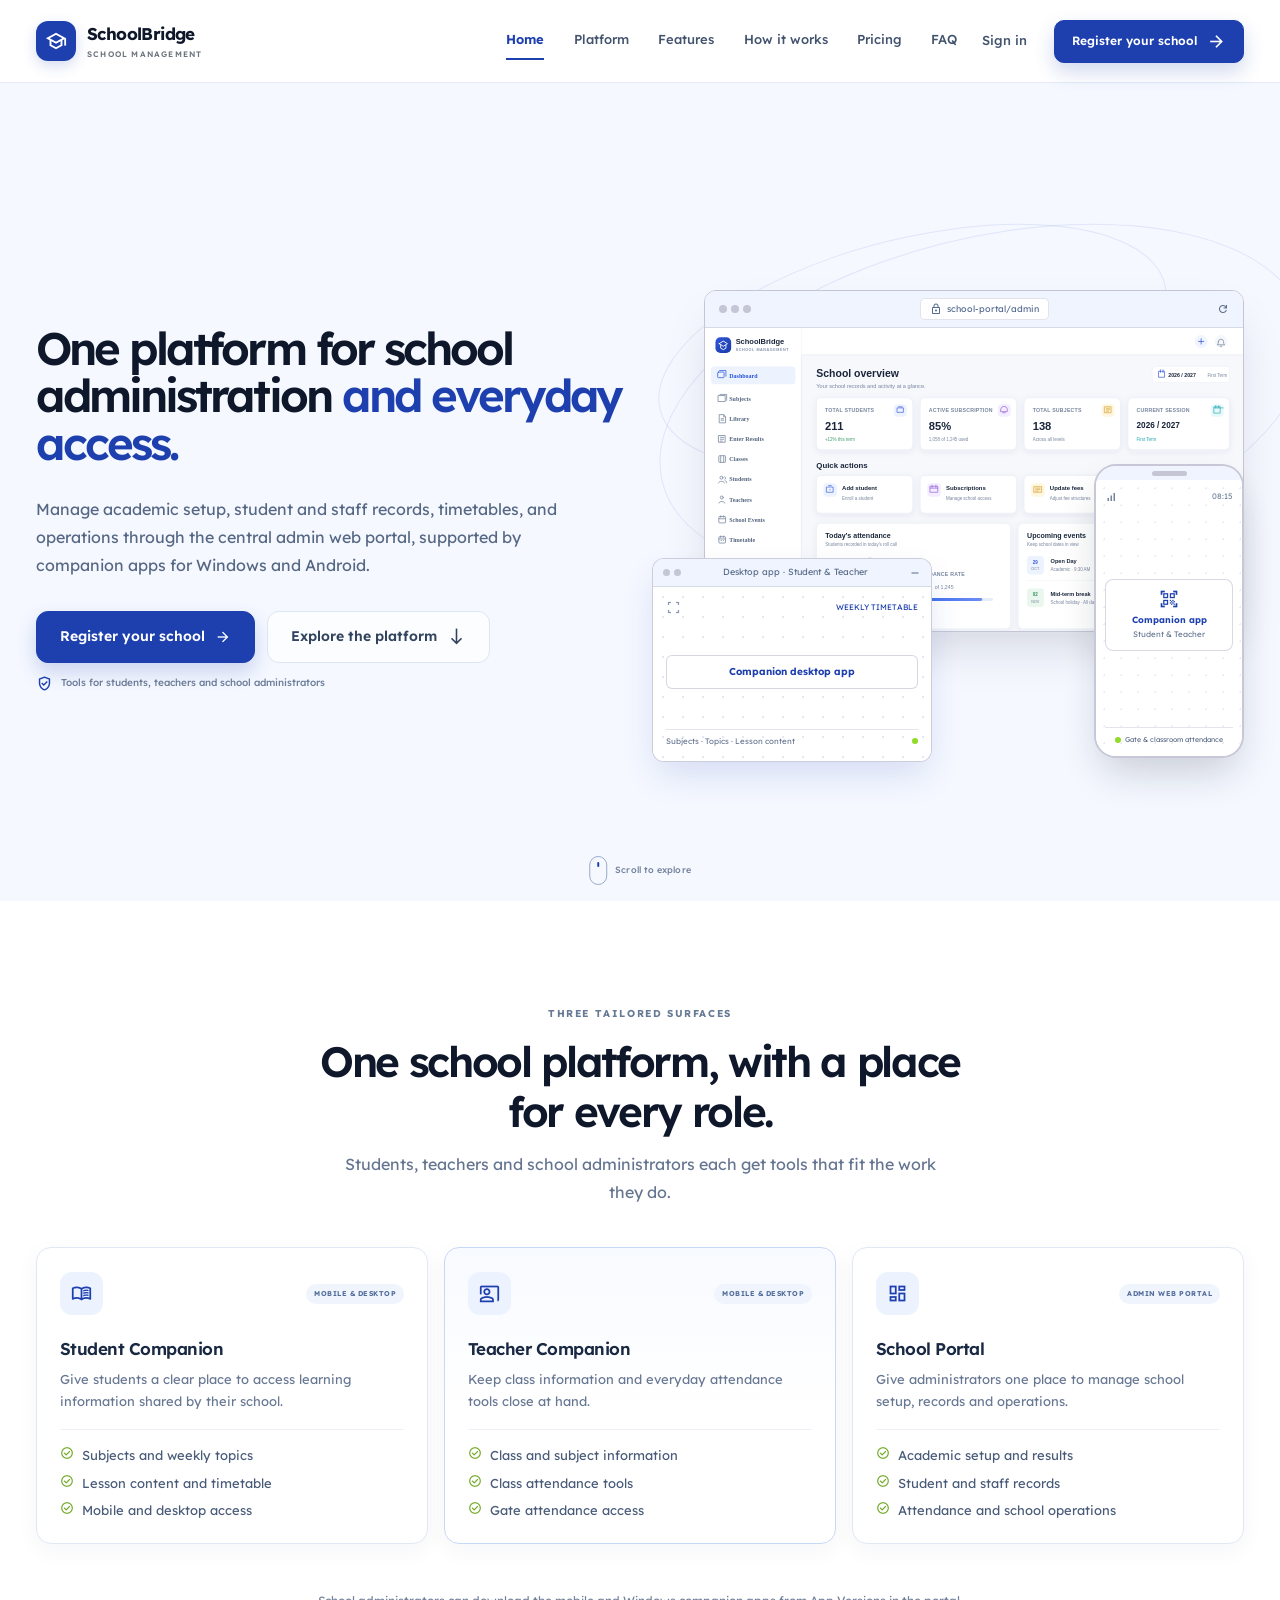
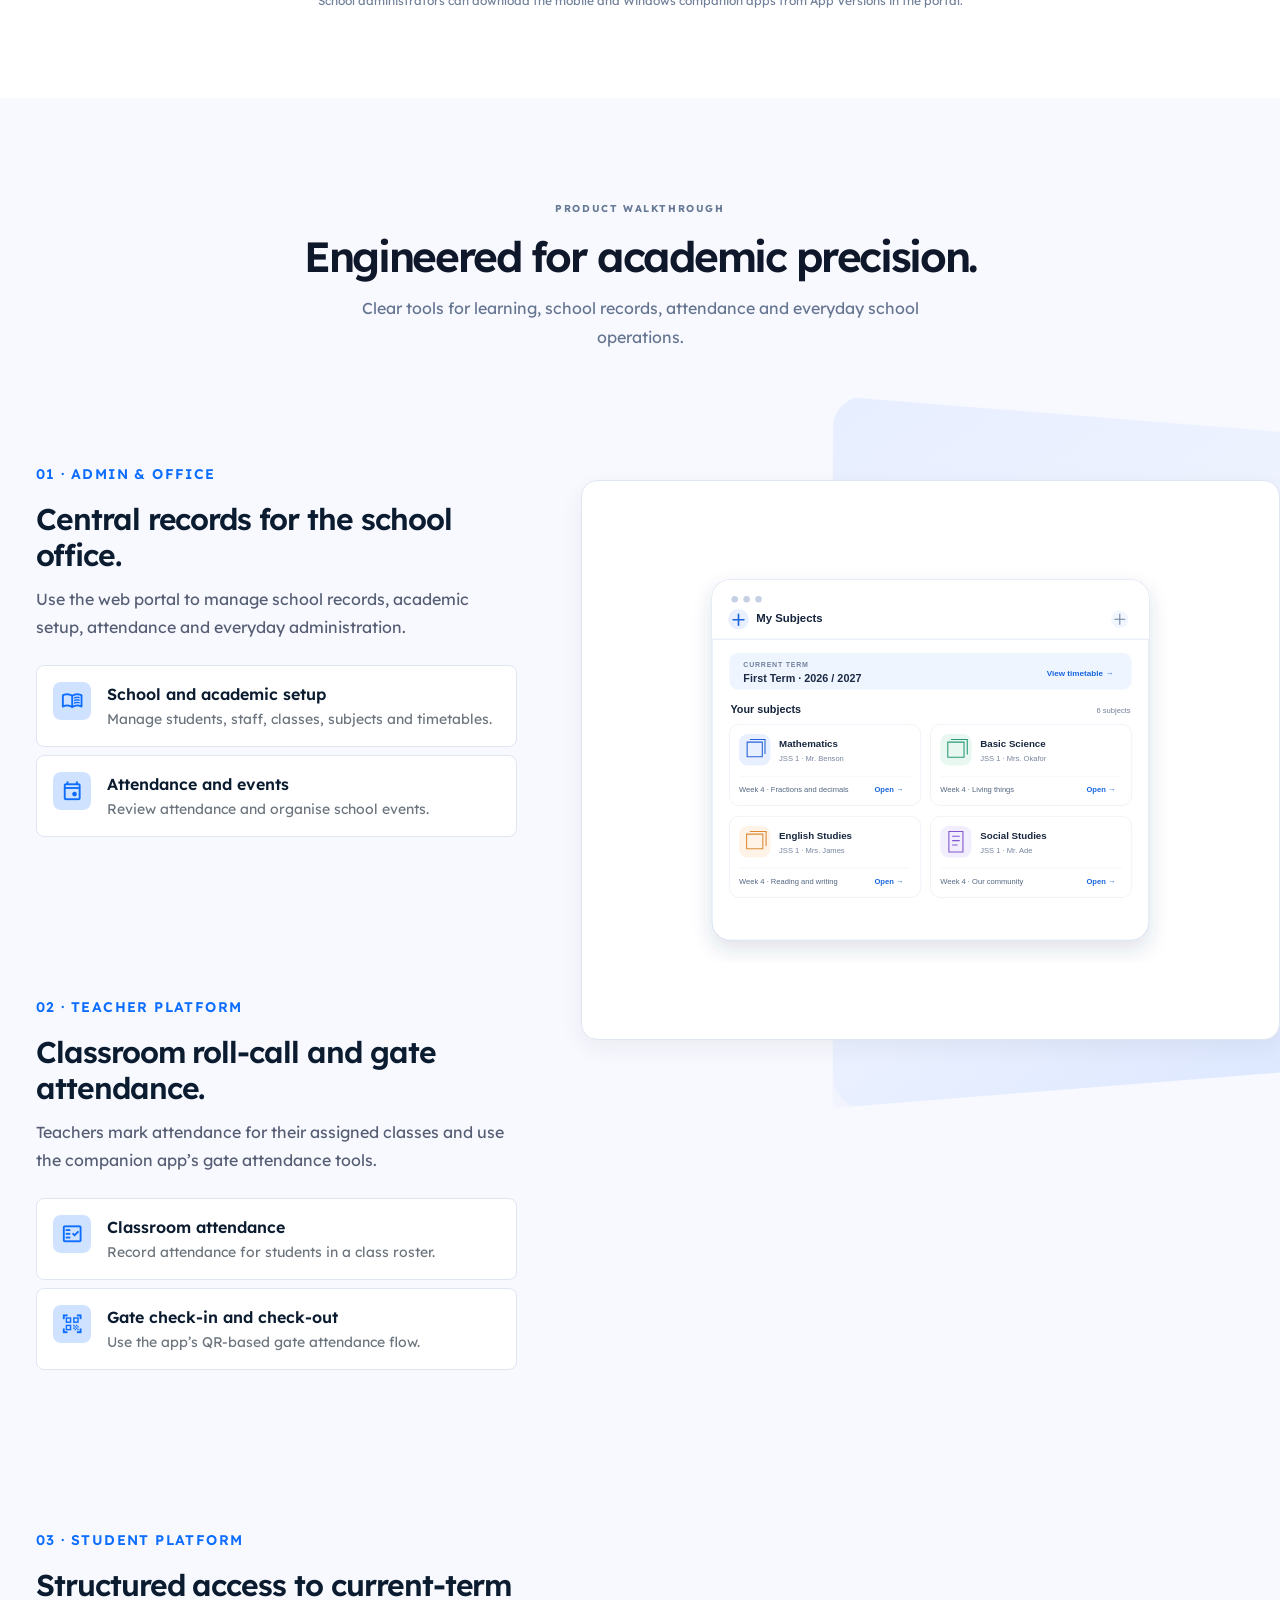
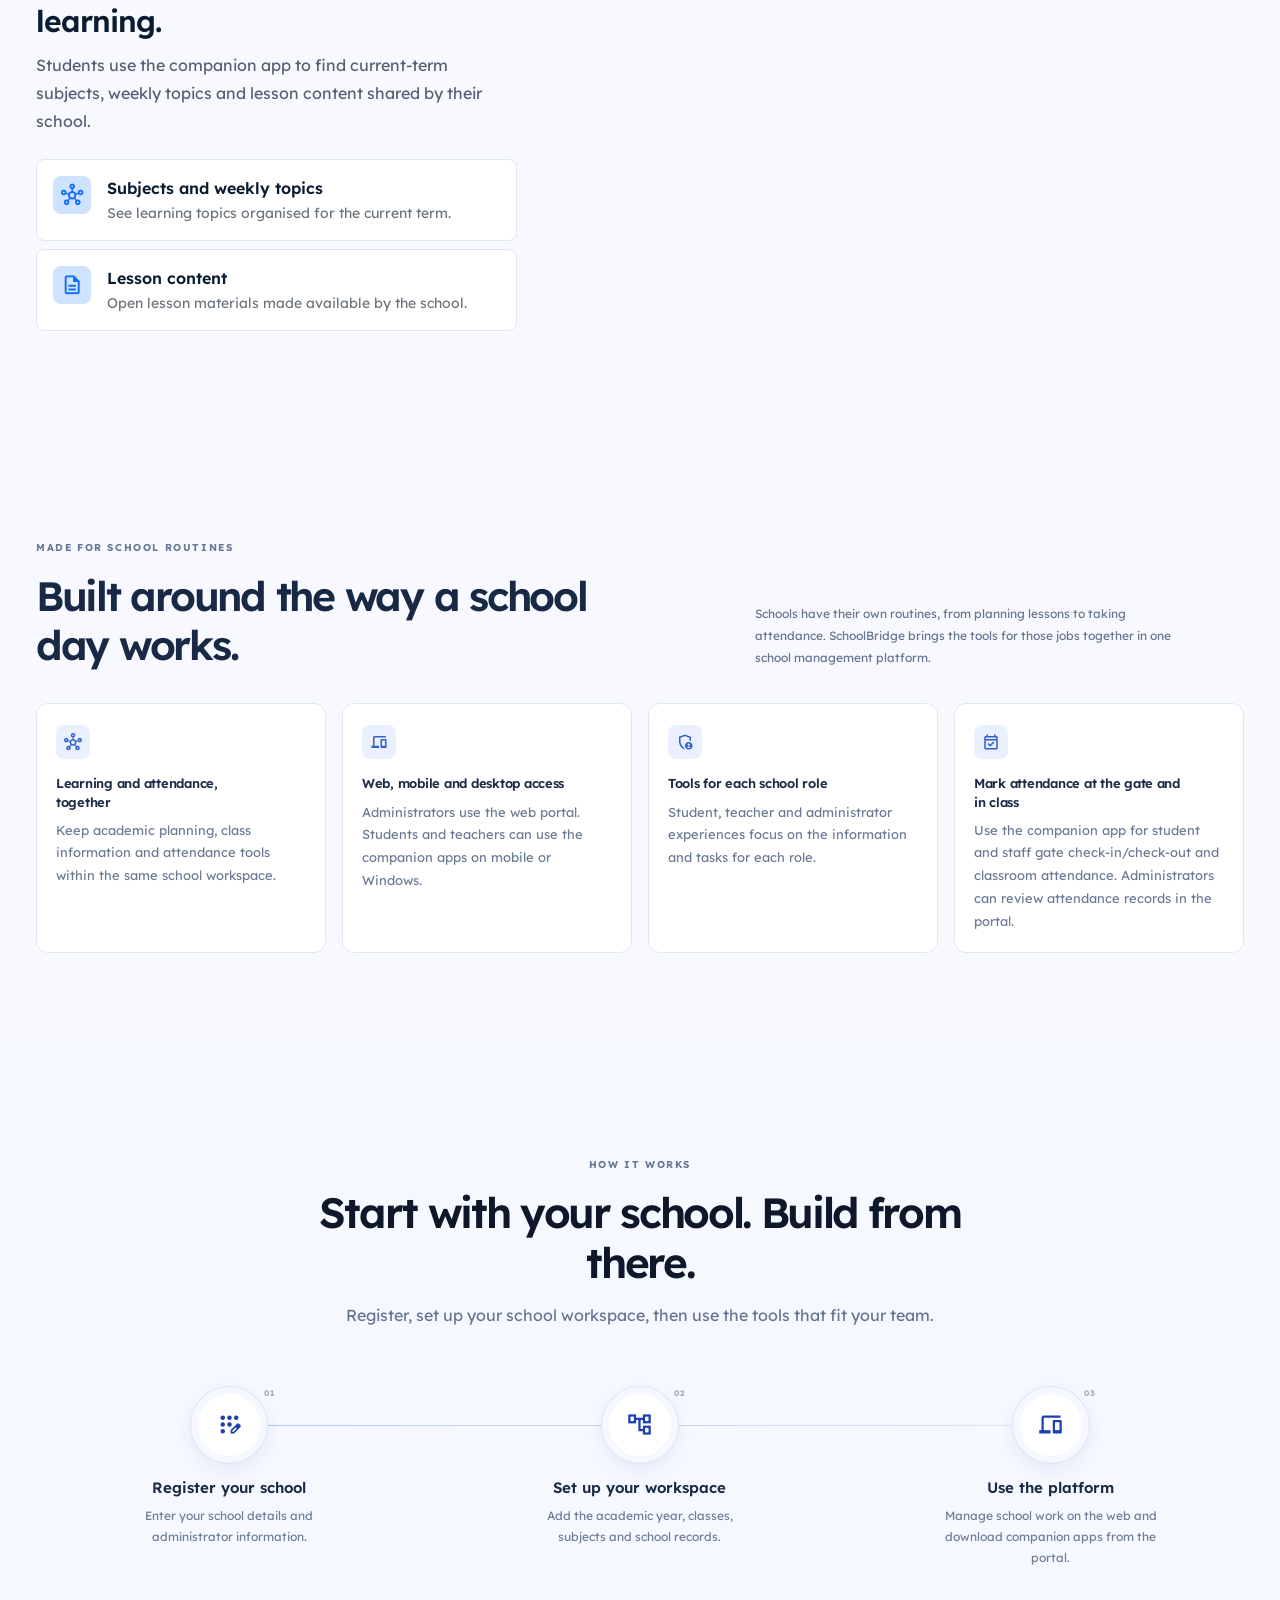
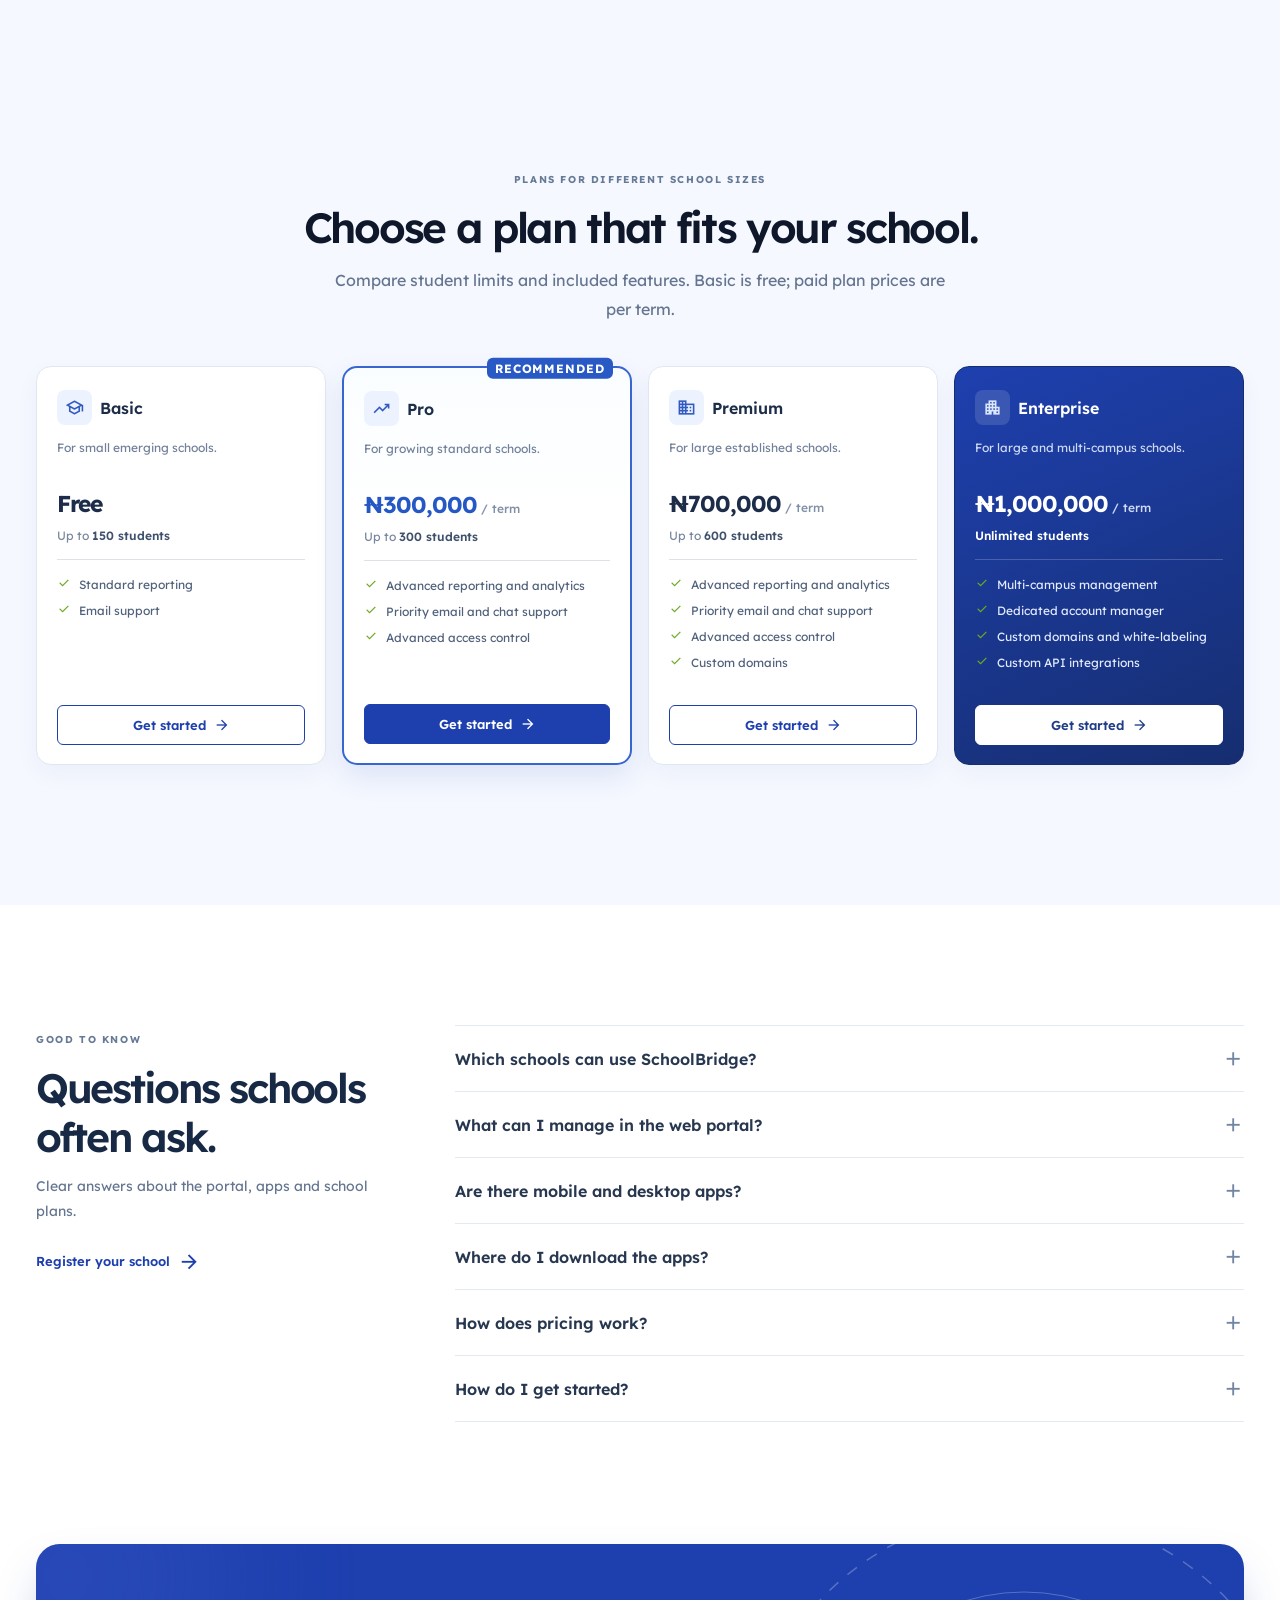
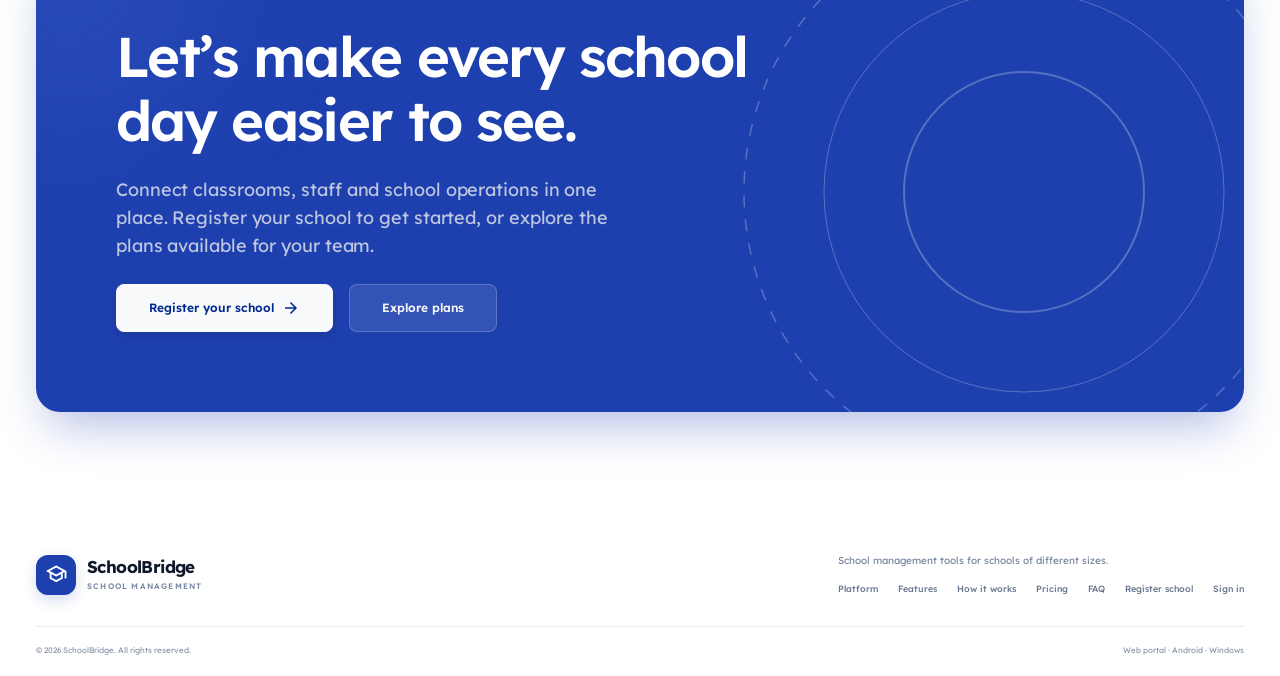
==== commit 2e871785: "changes again" ====
--- a/index.html
+++ b/index.html
@@ -23,7 +23,7 @@
     />
     <link href="assets/aos.css" rel="stylesheet" />
     <link
-      href="main.css?v=20261106-workflow-index-visible"
+      href="main.css?v=20261109-pricing-mobile-padding"
       rel="stylesheet"
     />
   </head>
--- a/main.css
+++ b/main.css
@@ -599,25 +599,33 @@
   .hero-section {
     padding-bottom: 128px;
   }
+  .hero-grid {
+    row-gap: 8px !important;
+  }
   .hero-actions .button {
     width: 100%;
   }
   .hero-visual {
-    min-height: 340px;
+    min-height: 300px;
   }
   .hero-composition {
     width: 100%;
     aspect-ratio: 1.5;
   }
   .hero-phone-preview {
-    width: 29%;
+    width: 32%;
   }
   .hero-browser-preview {
     top: 8%;
-    width: 82%;
+    width: 94%;
   }
   .hero-desktop-preview {
-    width: 48%;
+    width: 54%;
+  }
+}
+@media (max-width: 470px) {
+  .hero-section {
+    padding-bottom: 93px;
   }
 }
 @media (max-width: 460px) {
@@ -838,6 +846,11 @@
     margin-bottom: 10px;
   }
 }
+@media (max-width: 576px) {
+  .school-day-section {
+    padding: 50px 0 60px;
+  }
+}
 /* Features */
 .feature-section {
   padding: 96px 0 108px;
@@ -1067,18 +1080,16 @@
   .workflow-step {
     display: grid;
     grid-template-columns: 65px minmax(0, 1fr);
-    column-gap: 24px;
+    column-gap: 32px;
     align-items: start;
     width: 75%;
     margin-inline: auto;
   }
   .workflow-index {
     right: auto;
-    left: 0;
+    left: 57px;
     z-index: 2;
-    width: 65px;
     color: #71809a;
-    text-align: center;
   }
   .workflow-step::after {
     content: "";
@@ -1268,6 +1279,11 @@
     font-size: 25px;
   }
 }
+@media (max-width: 576px) {
+  .pricing-section {
+    padding: 68px 0 100px;
+  }
+}
 @media (prefers-reduced-motion: reduce) {
   .pricing-card {
     transition: none;
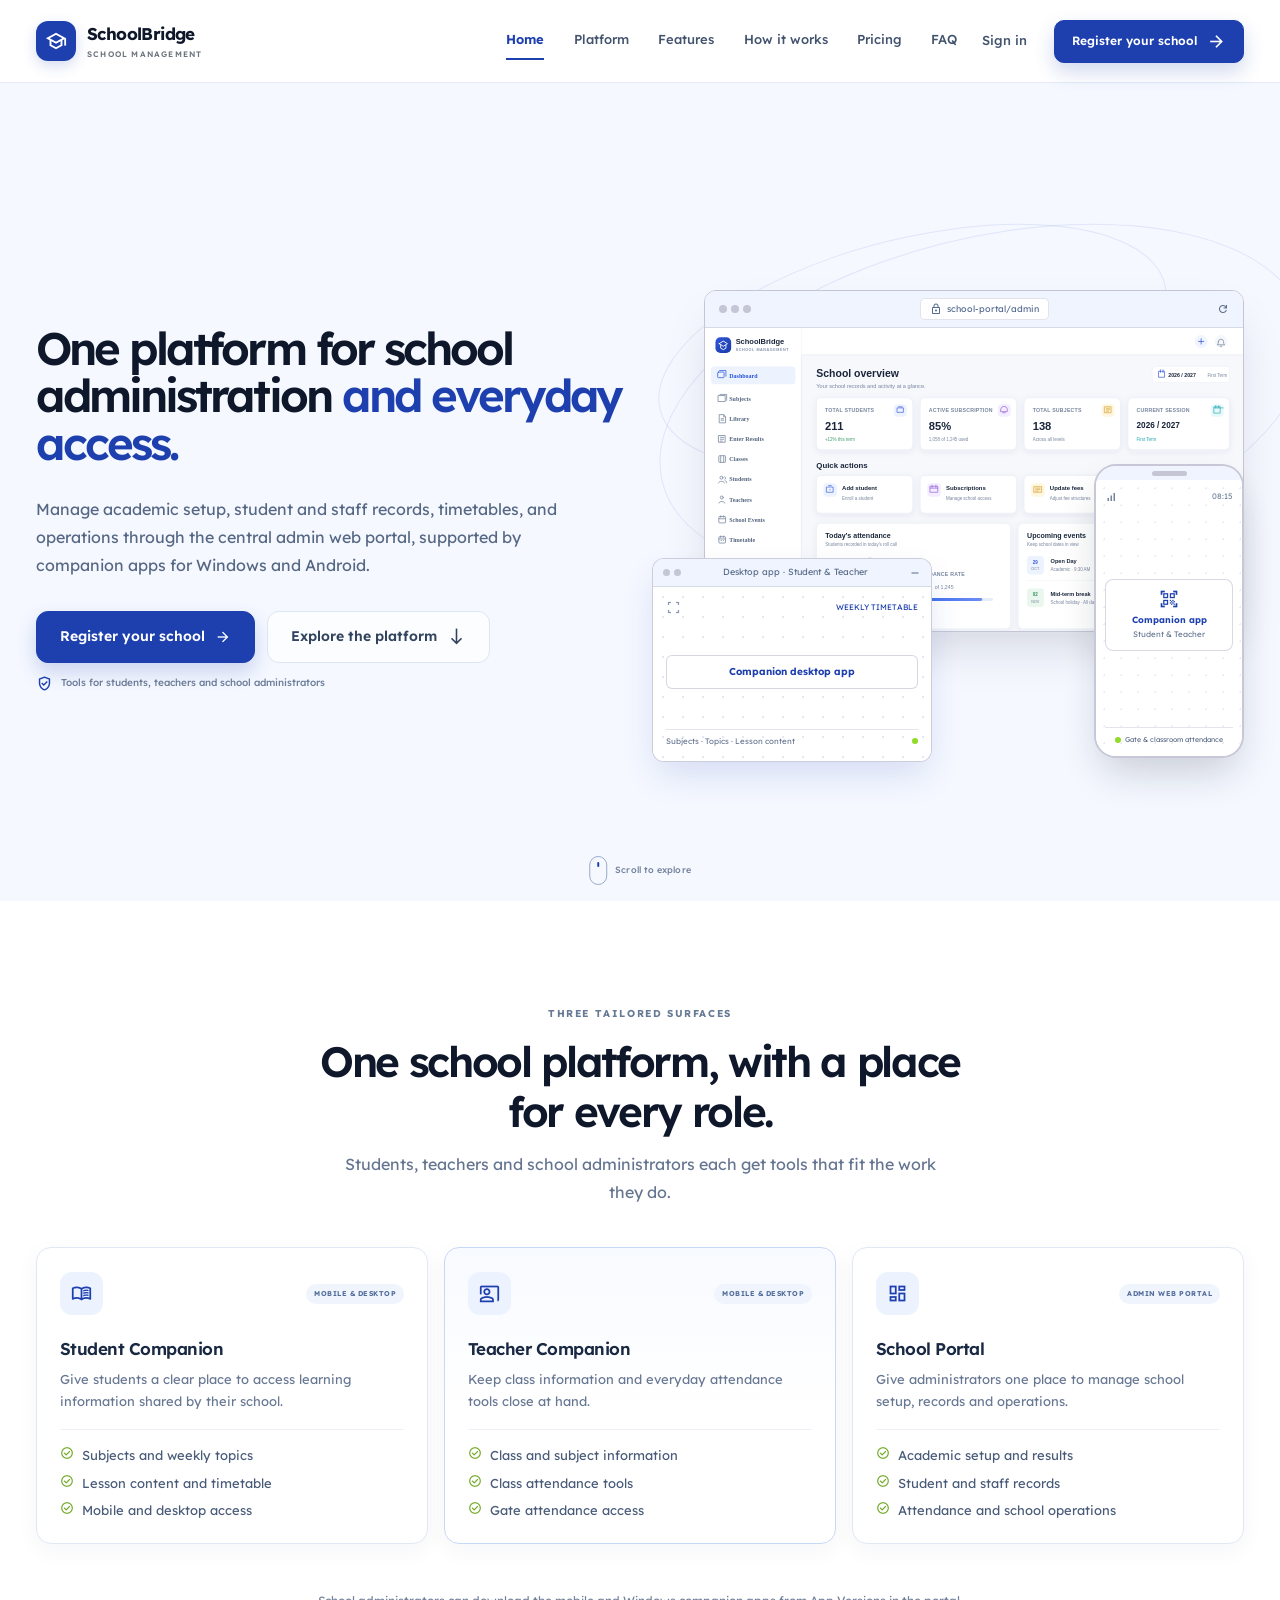
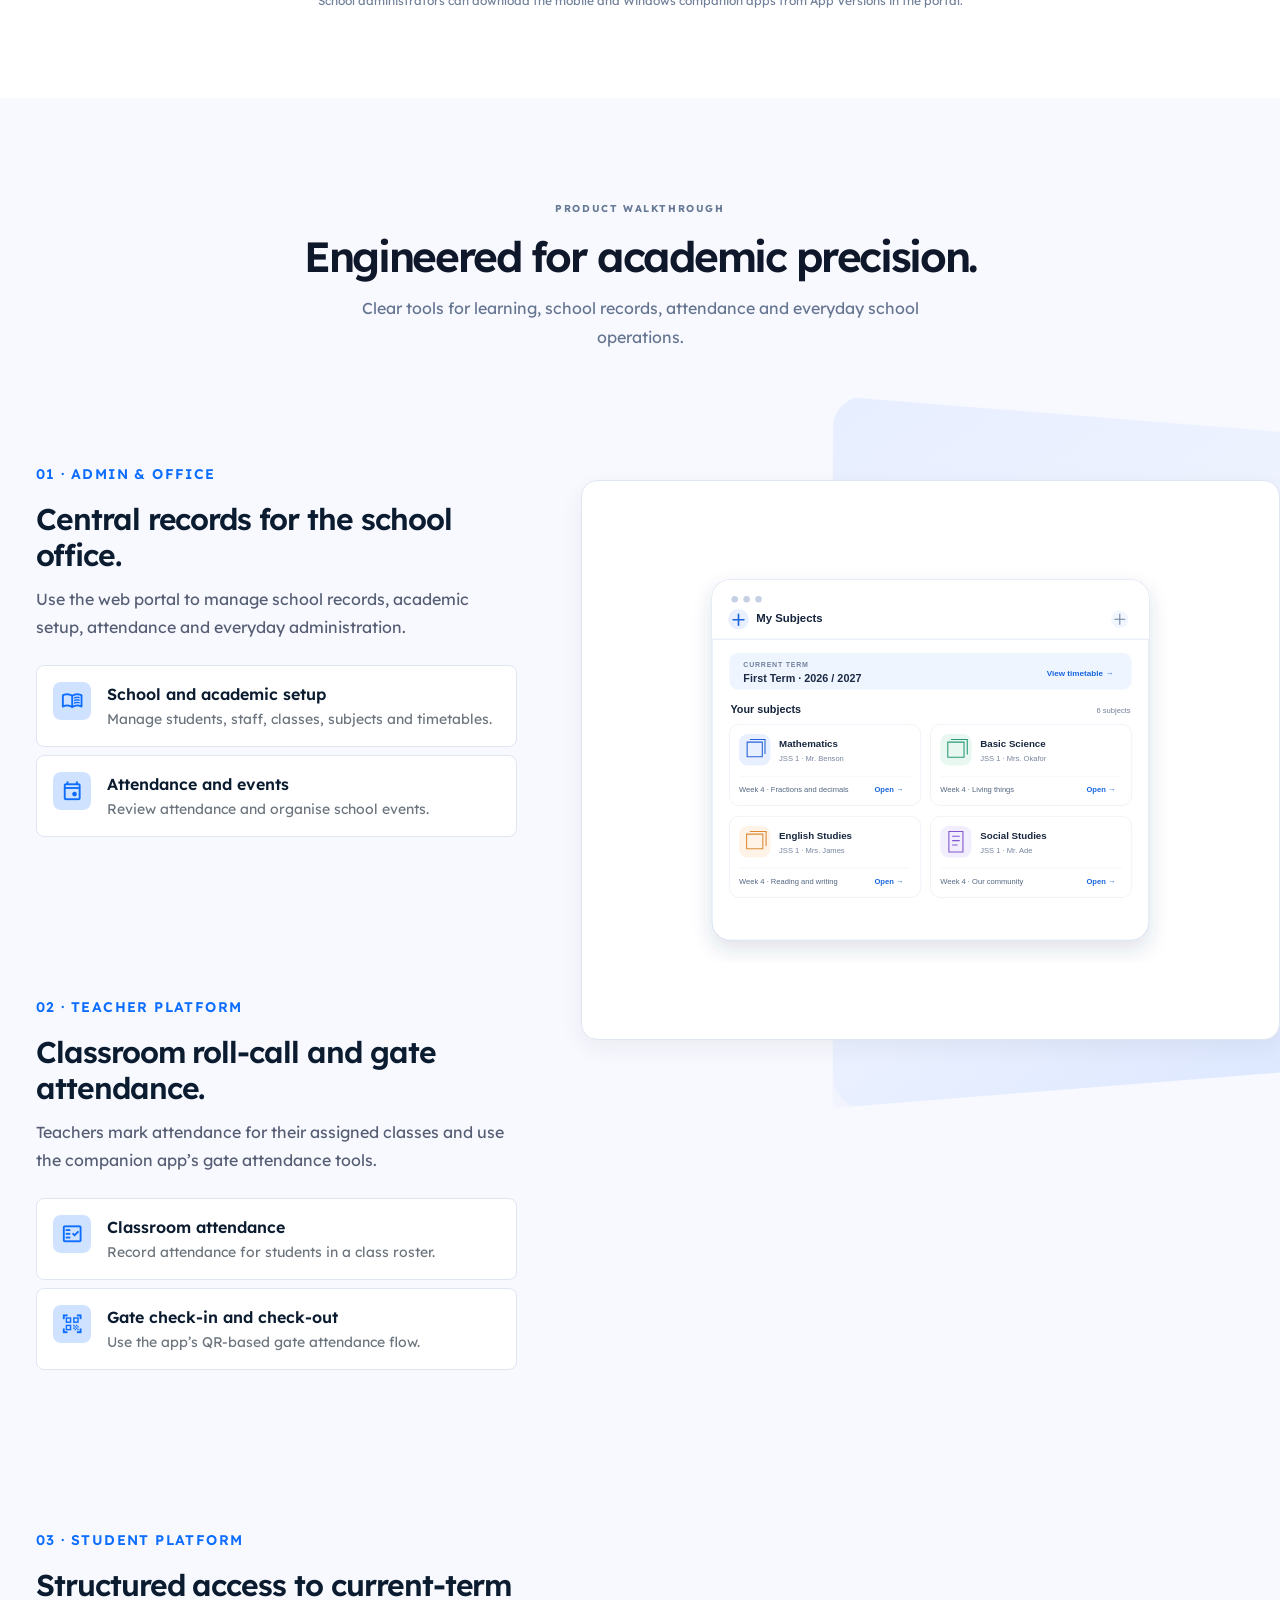
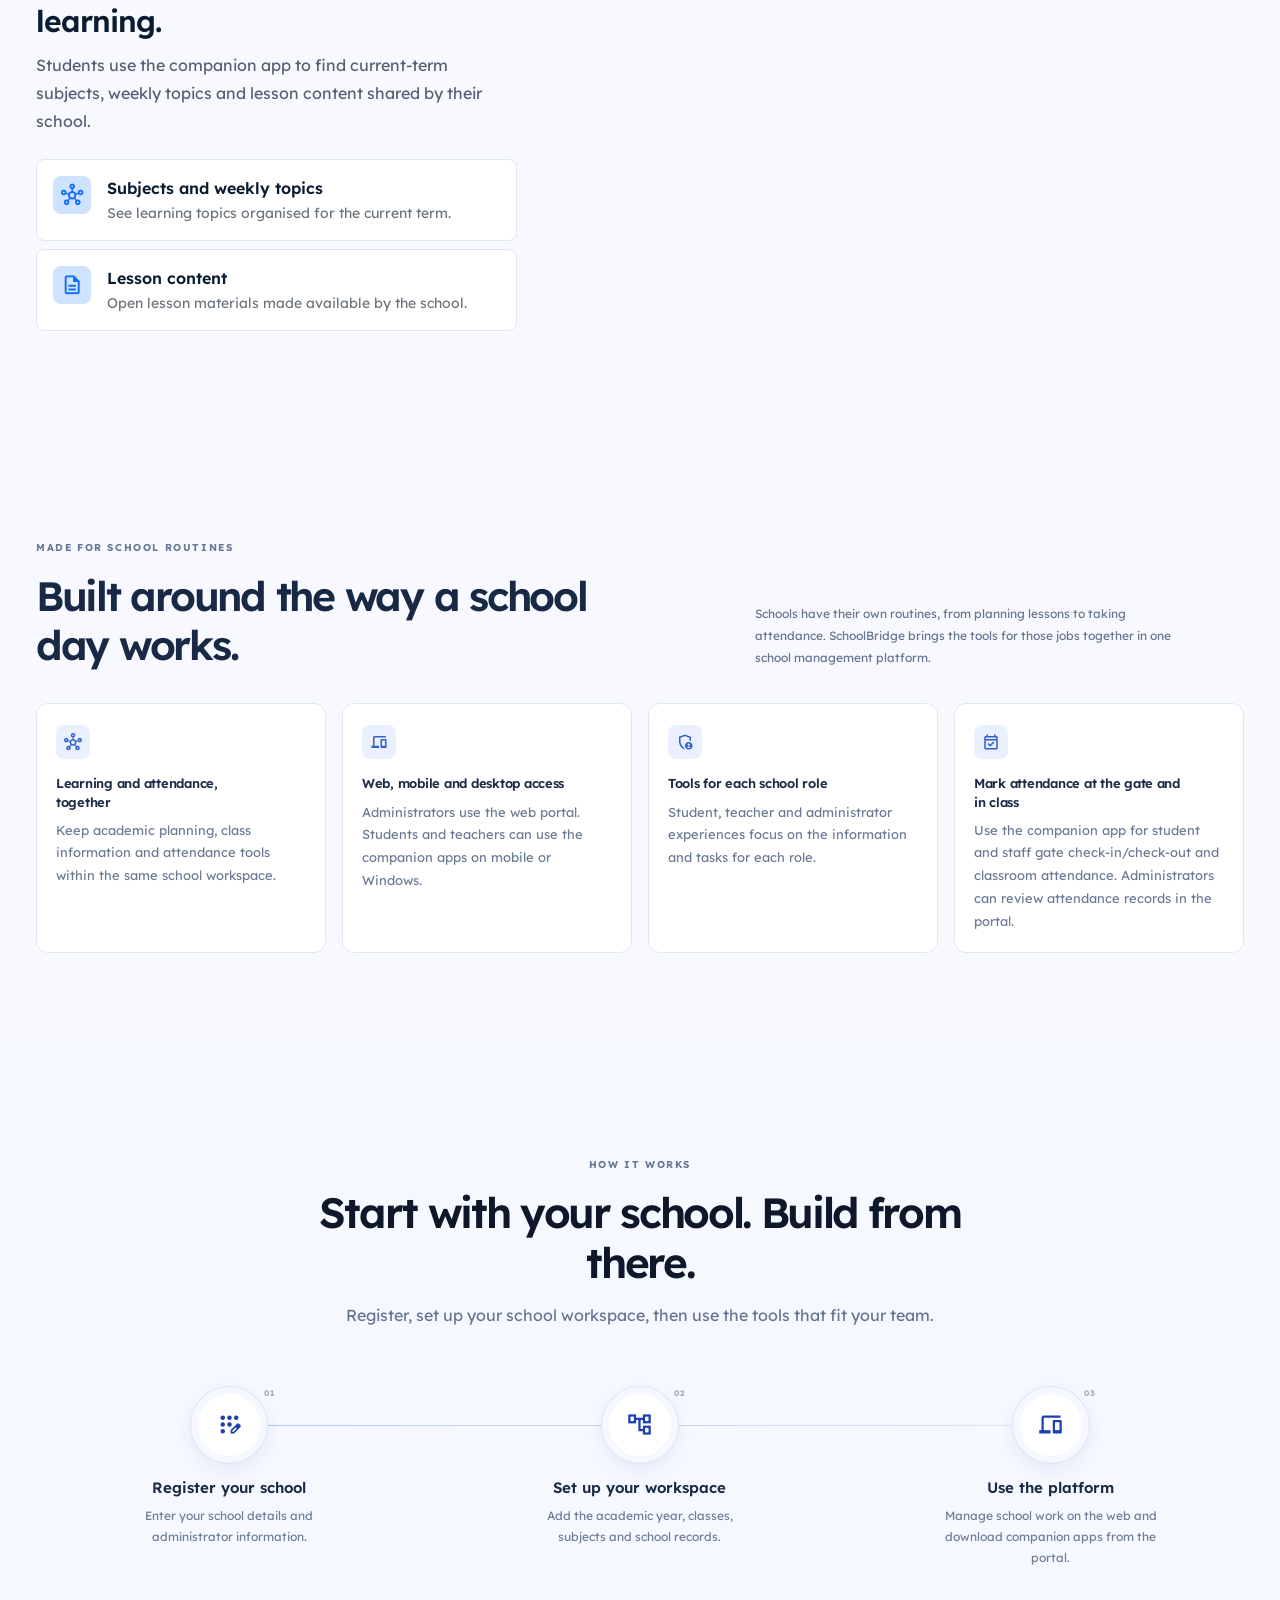
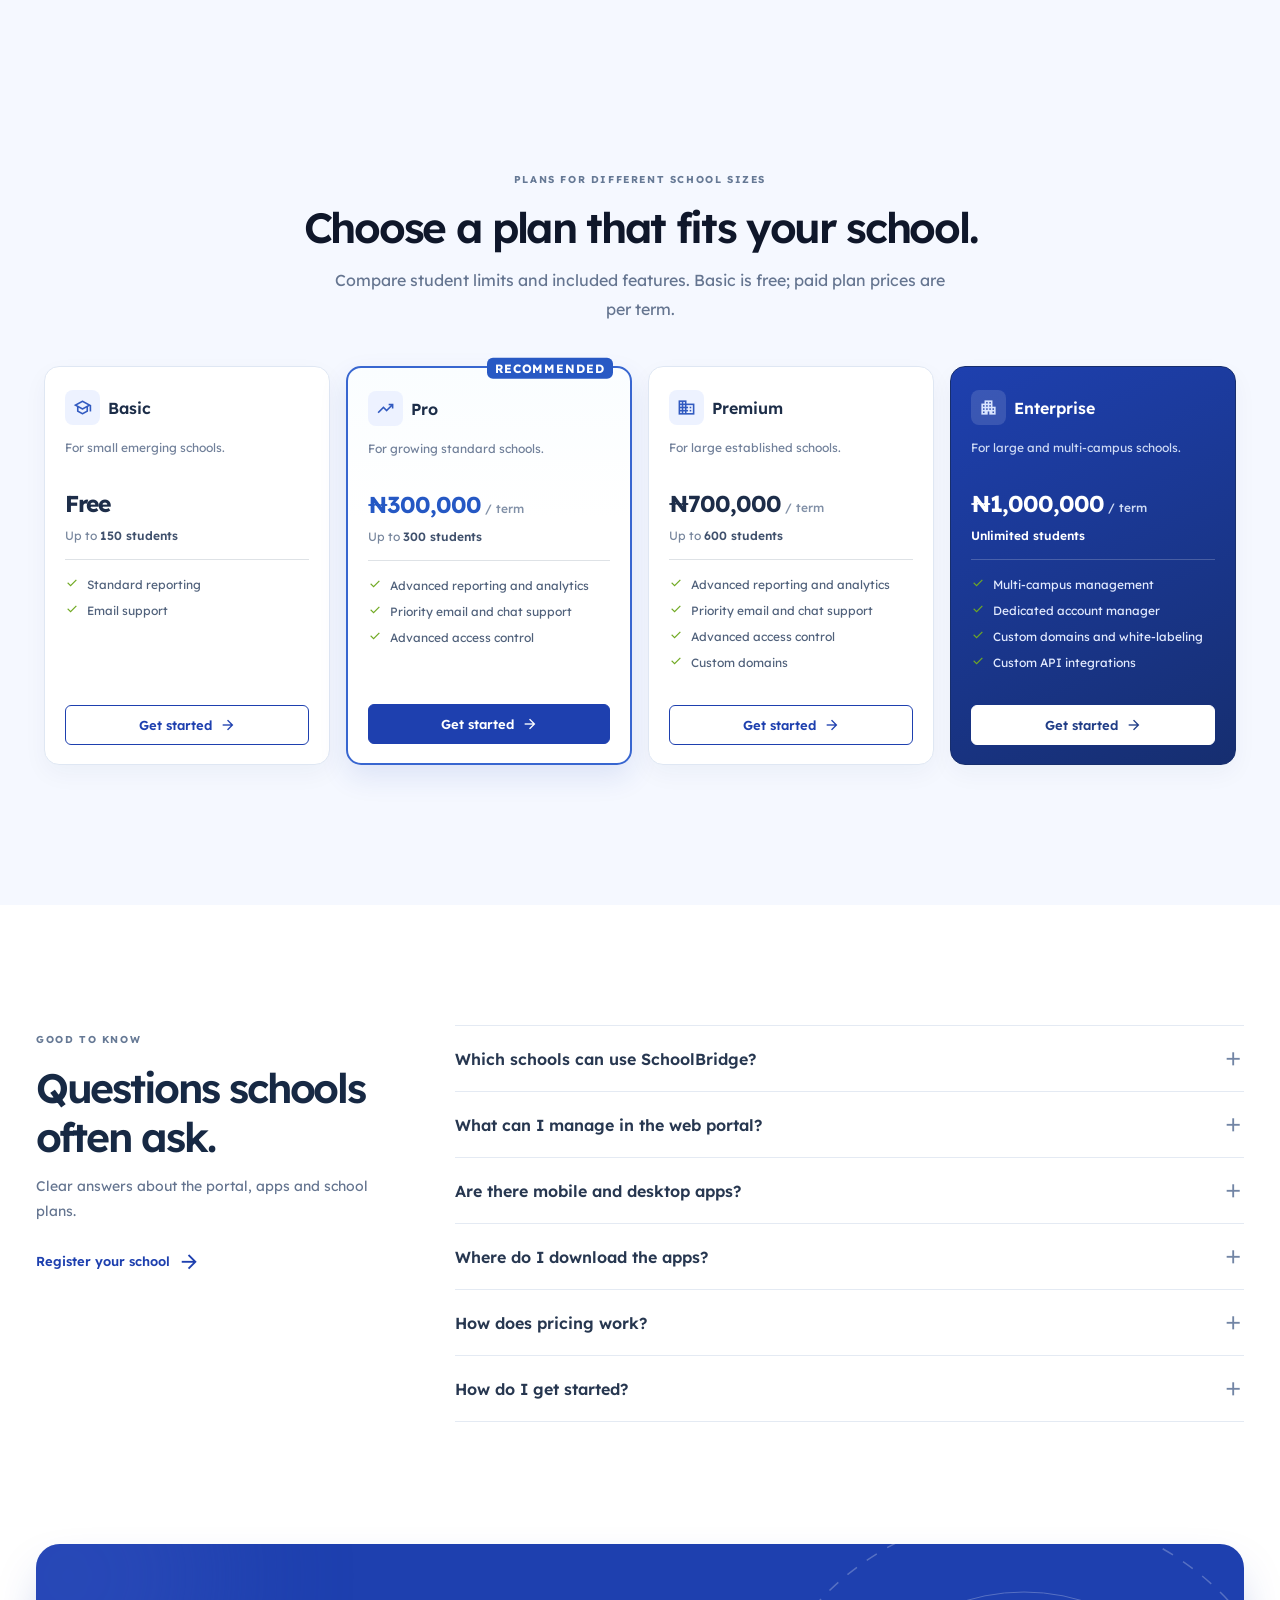
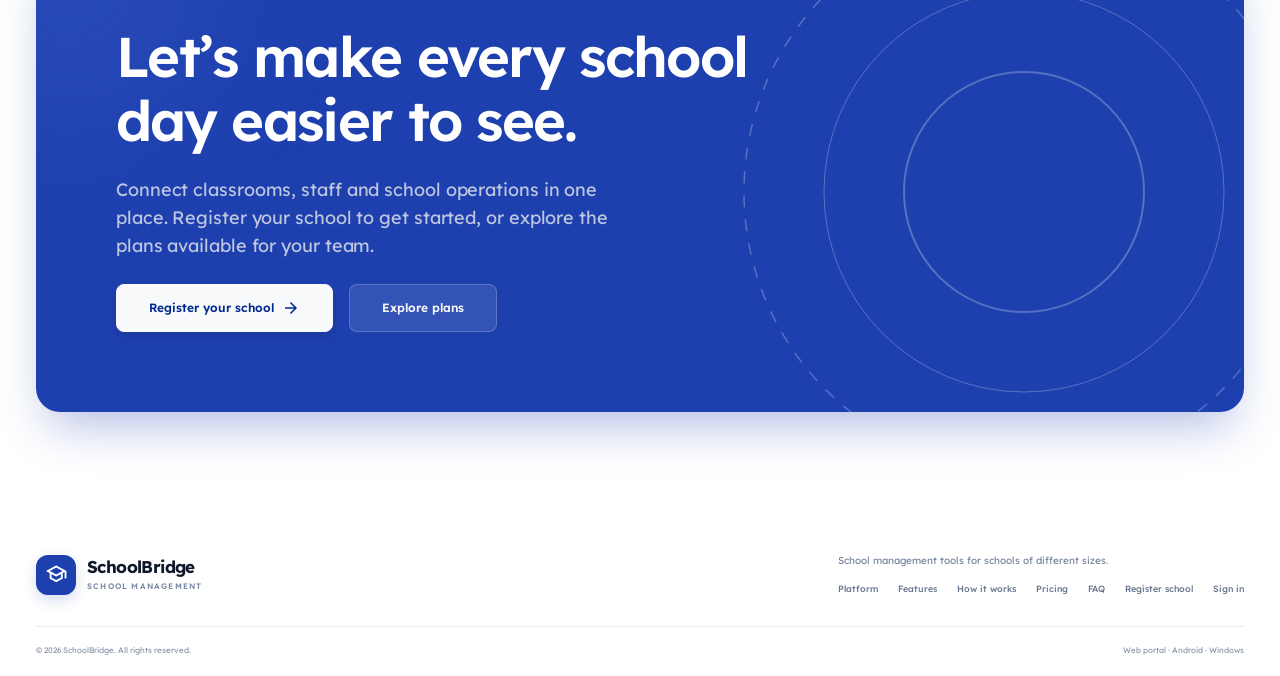
==== commit 33929de5: "Update styles and animations for hero section and workflow layout" ====
--- a/index.html
+++ b/index.html
@@ -23,7 +23,7 @@
     />
     <link href="assets/aos.css" rel="stylesheet" />
     <link
-      href="main.css?v=20261109-pricing-mobile-padding"
+      href="main.css?v=20261109-hero-edge-mobile"
       rel="stylesheet"
     />
   </head>
@@ -523,7 +523,7 @@
               >
                 <article
                   id="step-01"
-                  class="feature-step"
+                  class="feature-step mx-auto"
                   data-feature-step="admin"
                 >
                   <p
@@ -577,7 +577,7 @@
 
                 <article
                   id="step-02"
-                  class="feature-step"
+                  class="feature-step mx-auto"
                   data-feature-step="teacher"
                 >
                   <p
@@ -631,7 +631,7 @@
 
                 <article
                   id="step-03"
-                  class="feature-step"
+                  class="feature-step mx-auto"
                   data-feature-step="student"
                 >
                   <p
@@ -844,7 +844,7 @@
               class="workflow-track row row-cols-1 row-cols-md-3 g-4 position-relative"
             >
               <article
-                class="workflow-step col text-md-center position-relative z-1"
+                class="workflow-step col mx-auto mx-md-0 align-items-start text-md-center position-relative z-1"
               >
                 <span class="workflow-index position-absolute top-0 fw-bold"
                   >01</span
@@ -854,7 +854,7 @@
                     >app_registration</span
                   ></span
                 >
-                <div class="workflow-step-content position-relative z-1">
+                <div class="workflow-step-content position-relative z-1 text-start text-md-center">
                   <h3 class="mb-2 fw-semibold">Register your school</h3>
                   <p class="m-0 mx-auto">
                     Enter your school details and administrator information.
@@ -862,7 +862,7 @@
                 </div>
               </article>
               <article
-                class="workflow-step col text-md-center position-relative z-1"
+                class="workflow-step col mx-auto mx-md-0 align-items-start text-md-center position-relative z-1"
               >
                 <span class="workflow-index position-absolute top-0 fw-bold"
                   >02</span
@@ -872,7 +872,7 @@
                     >account_tree</span
                   ></span
                 >
-                <div class="workflow-step-content position-relative z-1">
+                <div class="workflow-step-content position-relative z-1 text-start text-md-center">
                   <h3 class="mb-2 fw-semibold">Set up your workspace</h3>
                   <p class="m-0 mx-auto">
                     Add the academic year, classes, subjects and school records.
@@ -880,7 +880,7 @@
                 </div>
               </article>
               <article
-                class="workflow-step col text-md-center position-relative z-1"
+                class="workflow-step col mx-auto mx-md-0 align-items-start text-md-center position-relative z-1"
               >
                 <span class="workflow-index position-absolute top-0 fw-bold"
                   >03</span
@@ -888,7 +888,7 @@
                   class="workflow-icon d-flex align-items-center justify-content-center rounded-circle bg-white mx-md-auto mb-md-3 position-relative z-1"
                   ><span class="material-symbols-outlined">devices</span></span
                 >
-                <div class="workflow-step-content position-relative z-1">
+                <div class="workflow-step-content position-relative z-1 text-start text-md-center">
                   <h3 class="mb-2 fw-semibold">Use the platform</h3>
                   <p class="m-0 mx-auto">
                     Manage school work on the web and download companion apps
@@ -914,9 +914,9 @@
               </p>
             </div>
             <div
-              class="pricing-cards row row-cols-1 row-cols-md-2 row-cols-lg-4 g-3"
-            >
-              <div class="col">
+              class="pricing-cards row row-cols-1 row-cols-sm-2 row-cols-lg-4 g-3 mx-auto"
+            >
+              <div class="col d-flex justify-content-center">
                 <article
                   class="pricing-card d-flex flex-column h-100 w-100 position-relative"
                 >
@@ -957,7 +957,7 @@
                   >
                 </article>
               </div>
-              <div class="col">
+              <div class="col d-flex justify-content-center">
                 <article
                   class="pricing-card pricing-card-featured d-flex flex-column h-100 w-100 position-relative"
                 >
@@ -1009,7 +1009,7 @@
                   >
                 </article>
               </div>
-              <div class="col">
+              <div class="col d-flex justify-content-center">
                 <article
                   class="pricing-card d-flex flex-column h-100 w-100 position-relative"
                 >
@@ -1062,7 +1062,7 @@
                   >
                 </article>
               </div>
-              <div class="col">
+              <div class="col d-flex justify-content-center">
                 <article
                   class="pricing-card pricing-card-enterprise d-flex flex-column h-100 w-100 position-relative"
                 >
@@ -1393,6 +1393,6 @@
       crossorigin="anonymous"
     ></script>
     <script src="assets/aos.js"></script>
-    <script src="landing.js?v=20261106-schoolday-scroll-indicators"></script>
+    <script src="landing.js?v=20261109-hero-intro-animations"></script>
   </body>
 </html>
--- a/main.css
+++ b/main.css
@@ -136,6 +136,12 @@
   outline: 3px solid rgba(49, 95, 203, 0.42);
   outline-offset: 3px;
 }
+.navbar-toggler:focus:not(:focus-visible) {
+  outline: none;
+  box-shadow:
+    0 5px 15px rgba(20, 42, 91, 0.08),
+    inset 0 1px 0 rgba(255, 255, 255, 0.9);
+}
 .mobile-nav-drawer {
   --bs-offcanvas-width: min(440px, 100vw);
   height: 100dvh;
@@ -209,22 +215,7 @@
   background: rgba(12, 25, 49, 0.42);
   backdrop-filter: blur(4px);
 }
-@media (max-width: 500px) {
-  .navbar-toggler {
-    width: 44px;
-    height: 44px;
-    flex-basis: 44px;
-    border-radius: 14px;
-  }
-  .mobile-nav-drawer .offcanvas-header,
-  .mobile-nav-drawer .offcanvas-body {
-    padding-right: 22px;
-    padding-left: 22px;
-  }
-  .mobile-drawer-title {
-    font-size: 23px !important;
-  }
-}
+
 .public-header .btn {
   font-size: 13px;
 }
@@ -563,89 +554,6 @@
     transform: translateY(7px);
   }
 }
-@media (max-width: 1199.98px) {
-  .hero-section {
-    min-height: 0;
-    padding-top: 48px;
-    padding-bottom: 160px;
-  }
-  .hero-visual {
-    min-height: clamp(340px, 44vw, 500px);
-  }
-  .hero-composition {
-    width: min(100%, 760px);
-    min-height: 0;
-    aspect-ratio: 1.52;
-  }
-  .hero-browser-preview {
-    top: 10%;
-    width: 84%;
-  }
-  .hero-desktop-preview {
-    bottom: 0;
-    width: 50%;
-  }
-  .hero-phone-preview {
-    width: 23%;
-  }
-  .hero-orbit-one {
-    transform: translateY(35px) rotate(-14deg);
-  }
-  .hero-orbit-two {
-    transform: translateY(35px) rotate(-14deg);
-  }
-}
-@media (max-width: 575.98px) {
-  .hero-section {
-    padding-bottom: 128px;
-  }
-  .hero-grid {
-    row-gap: 8px !important;
-  }
-  .hero-actions .button {
-    width: 100%;
-  }
-  .hero-visual {
-    min-height: 300px;
-  }
-  .hero-composition {
-    width: 100%;
-    aspect-ratio: 1.5;
-  }
-  .hero-phone-preview {
-    width: 32%;
-  }
-  .hero-browser-preview {
-    top: 8%;
-    width: 94%;
-  }
-  .hero-desktop-preview {
-    width: 54%;
-  }
-}
-@media (max-width: 470px) {
-  .hero-section {
-    padding-bottom: 93px;
-  }
-}
-@media (max-width: 460px) {
-  .hero-copy h1 {
-    font-size: 36px;
-  }
-  .section-heading h2 {
-    font-size: 30px !important;
-  }
-  .hero-actions {
-    flex-direction: column;
-    align-items: stretch;
-  }
-}
-
-@media (prefers-reduced-motion: reduce) {
-  .scroll-cue span {
-    animation: none;
-  }
-}
 
 /* Platform */
 .platform-section {
@@ -717,11 +625,101 @@
   color: #71a824;
   font-size: 14px;
 }
-@media (max-width: 600px) {
-  .surface-role-grid > article {
-    flex: 0 0 100%;
-    width: 100%;
-  }
+
+/* Features */
+.feature-section {
+  padding: 96px 0 108px;
+  isolation: isolate;
+  background: #f8f9ff;
+  overflow-x: clip;
+  scroll-margin-top: calc(var(--landing-header-height, 82px) + 16px);
+}
+.feature-walkthrough-heading {
+  margin-bottom: 112px;
+}
+.feature-sticky-layout {
+  display: grid;
+  width: calc(100% + max(36px, (100vw - 1256px) / 2));
+  grid-template-columns: repeat(12, minmax(0, 1fr));
+  gap: 48px;
+}
+.feature-story-column {
+  min-width: 0;
+  grid-column: span 5;
+  gap: 10rem;
+}
+.feature-step {
+  scroll-margin-top: 7rem;
+}
+.feature-step-label {
+  letter-spacing: 0.1em;
+}
+.feature-step-title {
+  margin: 0 0 12px;
+  color: #0b1c30;
+  font-size: 30px;
+  line-height: 1.2;
+  letter-spacing: -0.035em;
+}
+.feature-step-description {
+  color: #565e74;
+  line-height: 1.75;
+}
+.feature-walkthrough-point {
+  border-color: #dfe6f2 !important;
+}
+.feature-walkthrough-point strong {
+  color: #0b1c30;
+}
+.feature-sticky-visual {
+  top: 167px;
+  grid-column: span 7;
+  width: min(100%, 720px);
+  min-width: 0;
+  min-height: 0;
+  max-height: none;
+  justify-self: end;
+  padding-top: 16px;
+  isolation: isolate;
+}
+.feature-sticky-visual::before {
+  position: absolute;
+  z-index: 0;
+  inset: -68px 0 -68px 36%;
+  border-radius: 32px 0 0 32px;
+  background: linear-gradient(145deg, #e7eeff 0%, #f0f4ff 52%, #dce7ff 100%);
+  box-shadow: 0 28px 56px -36px rgba(36, 70, 189, 0.38);
+  clip-path: polygon(0 0, 100% 5%, 100% 95%, 0 100%);
+  content: "";
+}
+.feature-visual-canvas {
+  width: 100%;
+  height: 560px;
+  min-height: 560px;
+  border: 1px solid #dfe6f2;
+  border-radius: 16px;
+  background: #fff;
+  box-shadow: 0 8px 24px rgba(15, 28, 48, 0.06);
+}
+.feature-visual-scene {
+  z-index: 0;
+  inset: 24px;
+  visibility: hidden;
+  opacity: 0;
+  transform: translateY(12px) scale(0.99);
+  transition:
+    opacity 0.4s cubic-bezier(0.16, 1, 0.3, 1),
+    transform 0.4s cubic-bezier(0.16, 1, 0.3, 1),
+    visibility 0.4s;
+}
+.feature-visual-scene.is-active {
+  z-index: 1;
+  visibility: visible;
+  opacity: 1;
+  transform: translateY(0) scale(1);
+}
+.feature-visual-scene img {
+  object-position: center;
 }
 
 /* School day */
@@ -782,26 +780,7 @@
   font-size: 13px;
   line-height: 1.75;
 }
-@media (max-width: 1199.98px) {
-  .school-day-grid {
-    flex-wrap: nowrap;
-    overflow-x: auto;
-    overscroll-behavior-x: contain;
-    scroll-snap-type: x mandatory;
-    scrollbar-width: none;
-  }
-  .school-day-grid::-webkit-scrollbar {
-    display: none;
-  }
-  .school-day-grid > .col {
-    flex: 0 0 min(340px, calc(100vw - 48px));
-    width: min(340px, calc(100vw - 48px));
-    scroll-snap-align: start;
-  }
-  .school-day-indicators:empty {
-    display: none !important;
-  }
-}
+
 .school-day-indicator {
   width: 8px;
   height: 8px;
@@ -816,187 +795,7 @@
   border-radius: 999px;
   background: #1e40af;
 }
-@media (max-width: 1000px) {
-  .school-day-section {
-    padding: 78px 0 84px;
-  }
-  .school-day-card {
-    min-height: 180px;
-  }
-}
-@media (max-width: 700px) {
-  .school-day-section {
-    padding: 68px 0 72px;
-  }
-  .school-day-heading {
-    margin-bottom: 23px;
-  }
-  .school-day-heading h2 {
-    max-width: 450px;
-    font-size: 30px;
-  }
-  .school-day-heading-description {
-    font-size: 11px;
-  }
-  .school-day-card {
-    min-height: 0;
-    padding: 17px;
-  }
-  .school-day-icon {
-    margin-bottom: 10px;
-  }
-}
-@media (max-width: 576px) {
-  .school-day-section {
-    padding: 50px 0 60px;
-  }
-}
-/* Features */
-.feature-section {
-  padding: 96px 0 108px;
-  isolation: isolate;
-  background: #f8f9ff;
-  overflow-x: clip;
-  scroll-margin-top: calc(var(--landing-header-height, 82px) + 16px);
-}
-.feature-walkthrough-heading {
-  margin: 0 auto 112px;
-}
-.feature-sticky-layout {
-  display: grid;
-  width: calc(100% + max(36px, (100vw - 1256px) / 2));
-  grid-template-columns: repeat(12, minmax(0, 1fr));
-  gap: 48px;
-}
-.feature-story-column {
-  min-width: 0;
-  grid-column: span 5;
-  gap: 10rem;
-}
-.feature-step {
-  scroll-margin-top: 7rem;
-}
-.feature-step-label {
-  letter-spacing: 0.1em;
-}
-.feature-step-title {
-  margin: 0 0 12px;
-  color: #0b1c30;
-  font-size: 30px;
-  line-height: 1.2;
-  letter-spacing: -0.035em;
-}
-.feature-step-description {
-  color: #565e74;
-  line-height: 1.75;
-}
-.feature-walkthrough-point {
-  border-color: #dfe6f2 !important;
-}
-.feature-walkthrough-point strong {
-  color: #0b1c30;
-}
-.feature-sticky-visual {
-  top: 167px;
-  grid-column: span 7;
-  width: min(100%, 720px);
-  min-width: 0;
-  min-height: 0;
-  max-height: none;
-  justify-self: end;
-  padding-top: 16px;
-  isolation: isolate;
-}
-.feature-sticky-visual::before {
-  position: absolute;
-  z-index: 0;
-  inset: -68px 0 -68px 36%;
-  border-radius: 32px 0 0 32px;
-  background: linear-gradient(145deg, #e7eeff 0%, #f0f4ff 52%, #dce7ff 100%);
-  box-shadow: 0 28px 56px -36px rgba(36, 70, 189, 0.38);
-  clip-path: polygon(0 0, 100% 5%, 100% 95%, 0 100%);
-  content: "";
-}
-.feature-visual-canvas {
-  width: 100%;
-  height: 560px;
-  min-height: 560px;
-  border: 1px solid #dfe6f2;
-  border-radius: 16px;
-  background: #fff;
-  box-shadow: 0 8px 24px rgba(15, 28, 48, 0.06);
-}
-.feature-visual-scene {
-  z-index: 0;
-  inset: 24px;
-  visibility: hidden;
-  opacity: 0;
-  transform: translateY(12px) scale(0.99);
-  transition:
-    opacity 0.4s cubic-bezier(0.16, 1, 0.3, 1),
-    transform 0.4s cubic-bezier(0.16, 1, 0.3, 1),
-    visibility 0.4s;
-}
-.feature-visual-scene.is-active {
-  z-index: 1;
-  visibility: visible;
-  opacity: 1;
-  transform: translateY(0) scale(1);
-}
-.feature-visual-scene img {
-  object-position: center;
-}
-@media (min-width: 1280px) {
-  .feature-sticky-layout {
-    gap: 64px;
-  }
-}
-@media (max-width: 1023.98px) {
-  .feature-section {
-    padding: 80px 0;
-  }
-  .feature-walkthrough-heading {
-    margin-bottom: 72px;
-  }
-  .feature-sticky-layout {
-    width: 100%;
-    grid-template-columns: minmax(0, 1fr);
-    gap: 0;
-  }
-  .feature-story-column {
-    grid-column: auto;
-    gap: 6rem;
-  }
-  .feature-step {
-    width: 75%;
-    margin-inline: auto;
-  }
-  .feature-sticky-visual {
-    display: none;
-  }
-}
-@media (max-width: 576px) {
-  .feature-step {
-    width: 100%;
-  }
-}
-@media (max-width: 700px) {
-  .feature-section {
-    padding: 68px 0 74px;
-  }
-  .feature-walkthrough-heading {
-    margin-bottom: 48px;
-  }
-  .feature-step-title {
-    font-size: 25px;
-  }
-}
-@media (prefers-reduced-motion: reduce) {
-  .feature-visual-scene {
-    transition: none;
-    transform: none;
-  }
-}
+
 /* How it works */
 .workflow-section {
   padding: 107px 0 118px;
@@ -1047,89 +846,6 @@
   height: 1px;
   background: linear-gradient(90deg, #b7c9f4, #dce6f7);
   pointer-events: none;
-}
-@media (max-width: 1000px) {
-  .workflow-section {
-    padding: 76px 0 80px;
-  }
-  .workflow-section .section-heading {
-    margin-bottom: 33px !important;
-  }
-  .workflow-track {
-    --workflow-line-offset: 32.5px;
-  }
-  .workflow-icon {
-    width: 65px;
-    height: 65px;
-    border-width: 6px;
-  }
-  .workflow-icon .material-symbols-outlined {
-    font-size: 22px;
-  }
-}
-@media (max-width: 767.98px) {
-  .workflow-section .section-heading {
-    margin-bottom: 52px !important;
-  }
-  .workflow-track::before {
-    display: none;
-  }
-  .workflow-track {
-    --bs-gutter-y: 3rem;
-  }
-  .workflow-step {
-    display: grid;
-    grid-template-columns: 65px minmax(0, 1fr);
-    column-gap: 32px;
-    align-items: start;
-    width: 75%;
-    margin-inline: auto;
-  }
-  .workflow-index {
-    right: auto;
-    left: 57px;
-    z-index: 2;
-    color: #71809a;
-  }
-  .workflow-step::after {
-    content: "";
-    position: absolute;
-    z-index: 0;
-    top: calc(var(--bs-gutter-y) / 2 + 32.5px);
-    left: 32px;
-    width: 1px;
-    height: 100%;
-    background: linear-gradient(180deg, #b7c9f4, #dce6f7);
-    pointer-events: none;
-  }
-  .workflow-step:last-child::after {
-    display: none;
-  }
-  .workflow-icon {
-    grid-column: 1;
-    grid-row: 1;
-    justify-self: center;
-    margin: 0;
-  }
-  .workflow-step-content {
-    grid-column: 2;
-    grid-row: 1;
-    text-align: left;
-  }
-  .workflow-step p {
-    max-width: none;
-    margin: 0 !important;
-  }
-}
-@media (max-width: 500px) {
-  .workflow-step {
-    width: 100%;
-  }
-}
-@media (max-width: 700px) {
-  .workflow-track {
-    --bs-gutter-y: 3rem;
-  }
 }
 
 /* Pricing */
@@ -1253,42 +969,6 @@
   border-color: #fff;
   background: #fff;
 }
-@media (max-width: 1000px) {
-  .pricing-card {
-    min-height: 370px;
-  }
-}
-@media (max-width: 700px) {
-  .pricing-section .section-heading {
-    margin-bottom: 30px !important;
-  }
-  .pricing-card {
-    min-height: 0;
-    padding: 22px 21px 19px;
-  }
-  .pricing-description {
-    min-height: 0;
-  }
-  .pricing-card ul {
-    margin-bottom: 20px !important;
-  }
-  .pricing-card li {
-    font-size: 10px;
-  }
-  .pricing-price {
-    font-size: 25px;
-  }
-}
-@media (max-width: 576px) {
-  .pricing-section {
-    padding: 68px 0 100px;
-  }
-}
-@media (prefers-reduced-motion: reduce) {
-  .pricing-card {
-    transition: none;
-  }
-}
 
 /* FAQ */
 .faq-section {
@@ -1348,18 +1028,6 @@
   color: #6b7b94;
   font-size: 14px;
   line-height: 1.8;
-}
-@media (max-width: 1000px) {
-  .faq-section {
-    padding-top: 77px;
-    padding-bottom: 80px;
-  }
-  .faq-intro h2 {
-    max-width: 400px;
-  }
-  .faq-list summary {
-    min-height: 61px;
-  }
 }
 
 /* Closing call to action */
@@ -1444,51 +1112,6 @@
   filter: blur(64px);
   opacity: 0.4;
 }
-@media (min-width: 1024px) {
-  .closing-banner {
-    padding: 80px;
-  }
-  .closing-content h2 {
-    font-size: 56px;
-    line-height: 64px;
-    letter-spacing: -0.03em;
-  }
-}
-@media (max-width: 700px) {
-  .closing-section {
-    padding-bottom: 56px;
-  }
-  .closing-banner {
-    padding: 32px 24px;
-    align-items: flex-start !important;
-    border-radius: 20px;
-  }
-  .closing-content h2 {
-    font-size: 34px;
-    line-height: 1.15;
-  }
-  .closing-content p {
-    max-width: 100%;
-    font-size: 16px;
-    line-height: 25px;
-  }
-  .closing-actions .btn {
-    min-height: 52px;
-    padding: 14px 20px;
-  }
-  .closing-rings {
-    right: -250px;
-    bottom: -260px;
-    width: 520px;
-    height: 520px;
-  }
-}
-@media (prefers-reduced-motion: reduce) {
-  .faq-toggle,
-  .closing-actions .btn {
-    transition: none;
-  }
-}
 
 /* Footer */
 .public-footer {
@@ -1536,7 +1159,283 @@
   color: #8794a8;
   font-size: 8px;
 }
+
+
+
+
+
+
+
+/* Responsive overrides: widest to narrowest */
+@media (min-width: 1280px) {
+  .feature-sticky-layout {
+    gap: 64px;
+  }
+}
+
+@media (max-width: 1199.98px) {
+  .hero-section {
+    min-height: 0;
+    padding-top: 48px;
+    padding-bottom: 160px;
+  }
+  .hero-visual {
+    min-height: clamp(340px, 44vw, 500px);
+  }
+  .hero-composition {
+    width: min(100%, 760px);
+    min-height: 0;
+    aspect-ratio: 1.52;
+  }
+  .hero-browser-preview {
+    top: 10%;
+    width: 84%;
+  }
+  .hero-desktop-preview {
+    bottom: 0;
+    width: 50%;
+  }
+  .hero-phone-preview {
+    width: 23%;
+  }
+  .hero-orbit-one {
+    transform: translateY(35px) rotate(-14deg);
+  }
+  .hero-orbit-two {
+    transform: translateY(35px) rotate(-14deg);
+  }
+  .school-day-grid {
+    flex-wrap: nowrap;
+    overflow-x: auto;
+    overscroll-behavior-x: contain;
+    scroll-snap-type: x mandatory;
+    scrollbar-width: none;
+  }
+  .school-day-grid::-webkit-scrollbar {
+    display: none;
+  }
+  .school-day-grid > .col {
+    flex: 0 0 min(340px, calc(100vw - 48px));
+    width: min(340px, calc(100vw - 48px));
+    scroll-snap-align: start;
+  }
+  .school-day-indicators:empty {
+    display: none !important;
+  }
+}
+
+@media (min-width: 1024px) {
+  .closing-banner {
+    padding: 80px;
+  }
+  .closing-content h2 {
+    font-size: 56px;
+    line-height: 64px;
+    letter-spacing: -0.03em;
+  }
+}
+
+@media (max-width: 1023.98px) {
+  .feature-section {
+    padding: 80px 0;
+  }
+  .feature-walkthrough-heading {
+    margin-bottom: 72px;
+  }
+  .feature-sticky-layout {
+    width: 100%;
+    grid-template-columns: minmax(0, 1fr);
+    gap: 0;
+  }
+  .feature-story-column {
+    grid-column: auto;
+    gap: 6rem;
+  }
+  .feature-step {
+    width: 75%;
+  }
+  .feature-sticky-visual {
+    display: none;
+  }
+}
+
+@media (max-width: 1000px) {
+  .school-day-section {
+    padding: 78px 0 84px;
+  }
+  .school-day-card {
+    min-height: 180px;
+  }
+  .workflow-section {
+    padding: 76px 0 80px;
+  }
+  .workflow-section .section-heading {
+    margin-bottom: 33px !important;
+  }
+  .workflow-track {
+    --workflow-line-offset: 32.5px;
+  }
+  .workflow-icon {
+    width: 65px;
+    height: 65px;
+    border-width: 6px;
+  }
+  .workflow-icon .material-symbols-outlined {
+    font-size: 22px;
+  }
+  .pricing-card {
+    min-height: 370px;
+  }
+  .faq-section {
+    padding-top: 77px;
+    padding-bottom: 80px;
+  }
+  .faq-intro h2 {
+    max-width: 400px;
+  }
+  .faq-list summary {
+    min-height: 61px;
+  }
+}
+
+@media (max-width: 991.98px) {
+  .pricing-cards {
+    width: min(100%, 620px);
+  }
+  .pricing-card {
+    max-width: 290px;
+  }
+}
+
+@media (max-width: 767.98px) {
+  .workflow-section .section-heading {
+    margin-bottom: 52px !important;
+  }
+  .workflow-track::before {
+    display: none;
+  }
+  .workflow-track {
+    --bs-gutter-y: 3rem;
+  }
+  .workflow-step {
+    display: grid;
+    grid-template-columns: 65px minmax(0, 1fr);
+    column-gap: 32px;
+    width: 75%;
+  }
+  .workflow-index {
+    right: auto;
+    left: 57px;
+    z-index: 2;
+    color: #71809a;
+  }
+  .workflow-step::after {
+    content: "";
+    position: absolute;
+    z-index: 0;
+    top: calc(var(--bs-gutter-y) / 2 + 32.5px);
+    left: 32px;
+    width: 1px;
+    height: 100%;
+    background: linear-gradient(180deg, #b7c9f4, #dce6f7);
+    pointer-events: none;
+  }
+  .workflow-step:last-child::after {
+    display: none;
+  }
+  .workflow-icon {
+    grid-column: 1;
+    grid-row: 1;
+    justify-self: center;
+  }
+  .workflow-step-content {
+    grid-column: 2;
+    grid-row: 1;
+  }
+  .workflow-step p {
+    max-width: none;
+  }
+}
+
 @media (max-width: 700px) {
+  .school-day-section {
+    padding: 68px 0 72px;
+  }
+  .school-day-heading {
+    margin-bottom: 23px;
+  }
+  .school-day-heading h2 {
+    max-width: 450px;
+    font-size: 30px;
+  }
+  .school-day-heading-description {
+    font-size: 11px;
+  }
+  .school-day-card {
+    min-height: 0;
+    padding: 17px;
+  }
+  .school-day-icon {
+    margin-bottom: 10px;
+  }
+  .feature-section {
+    padding: 68px 0 74px;
+  }
+  .feature-walkthrough-heading {
+    margin-bottom: 48px;
+  }
+  .feature-step-title {
+    font-size: 25px;
+  }
+  .workflow-track {
+    --bs-gutter-y: 3rem;
+  }
+  .pricing-section .section-heading {
+    margin-bottom: 30px !important;
+  }
+  .pricing-card {
+    min-height: 0;
+    padding: 22px 21px 19px;
+  }
+  .pricing-description {
+    min-height: 0;
+  }
+  .pricing-card ul {
+    margin-bottom: 20px !important;
+  }
+  .pricing-card li {
+    font-size: 10px;
+  }
+  .pricing-price {
+    font-size: 25px;
+  }
+  .closing-section {
+    padding-bottom: 56px;
+  }
+  .closing-banner {
+    padding: 32px 24px;
+    align-items: flex-start !important;
+    border-radius: 20px;
+  }
+  .closing-content h2 {
+    font-size: 34px;
+    line-height: 1.15;
+  }
+  .closing-content p {
+    max-width: 100%;
+    font-size: 16px;
+    line-height: 25px;
+  }
+  .closing-actions .btn {
+    min-height: 52px;
+    padding: 14px 20px;
+  }
+  .closing-rings {
+    right: -250px;
+    bottom: -260px;
+    width: 520px;
+    height: 520px;
+  }
   .public-footer {
     padding-top: 31px;
   }
@@ -1557,3 +1456,121 @@
     font-size: 7px;
   }
 }
+
+@media (max-width: 600px) {
+  .surface-role-grid > article {
+    flex: 0 0 100%;
+    width: 100%;
+  }
+  .pricing-cards.row-cols-sm-2 > * {
+    width: 100%;
+  }
+}
+
+@media (max-width: 576px) {
+  .school-day-section {
+    padding: 50px 0 60px;
+  }
+  .feature-step {
+    width: 100%;
+  }
+  .pricing-section {
+    padding: 68px 0 100px;
+  }
+}
+
+@media (max-width: 575.98px) {
+  .hero-section {
+    padding-bottom: 128px;
+  }
+  .hero-grid {
+    row-gap: 8px !important;
+  }
+  .hero-actions .button {
+    width: 100%;
+  }
+  .hero-visual {
+    width: 100vw;
+    max-width: 100vw;
+    margin-left: calc(50% - 50vw);
+    padding-left: 0;
+    min-height: 300px;
+    align-items: flex-start !important;
+  }
+  .hero-composition {
+    width: 100%;
+    aspect-ratio: 1.5;
+  }
+  .hero-phone-preview {
+    width: 32%;
+  }
+  .hero-browser-preview {
+    top: 8%;
+    width: 94%;
+  }
+  .hero-desktop-preview {
+    width: 54%;
+  }
+}
+
+@media (max-width: 500px) {
+  .navbar-toggler {
+    width: 44px;
+    height: 44px;
+    flex-basis: 44px;
+    border-radius: 14px;
+  }
+  .mobile-nav-drawer .offcanvas-header,
+  .mobile-nav-drawer .offcanvas-body {
+    padding-right: 22px;
+    padding-left: 22px;
+  }
+  .mobile-drawer-title {
+    font-size: 23px !important;
+  }
+  .workflow-step {
+    width: 100%;
+  }
+}
+
+@media (max-width: 470px) {
+  .hero-section {
+    padding-bottom: 93px;
+  }
+}
+
+@media (max-width: 460px) {
+  .hero-copy h1 {
+    font-size: 36px;
+  }
+  .section-heading h2 {
+    font-size: 30px !important;
+  }
+  .hero-actions {
+    flex-direction: column;
+    align-items: stretch;
+  }
+}
+
+@media (max-width: 430px) {
+  .pricing-card {
+    max-width: none;
+  }
+}
+
+@media (prefers-reduced-motion: reduce) {
+  .scroll-cue span {
+    animation: none;
+  }
+  .feature-visual-scene {
+    transition: none;
+    transform: none;
+  }
+  .pricing-card {
+    transition: none;
+  }
+  .faq-toggle,
+  .closing-actions .btn {
+    transition: none;
+  }
+}
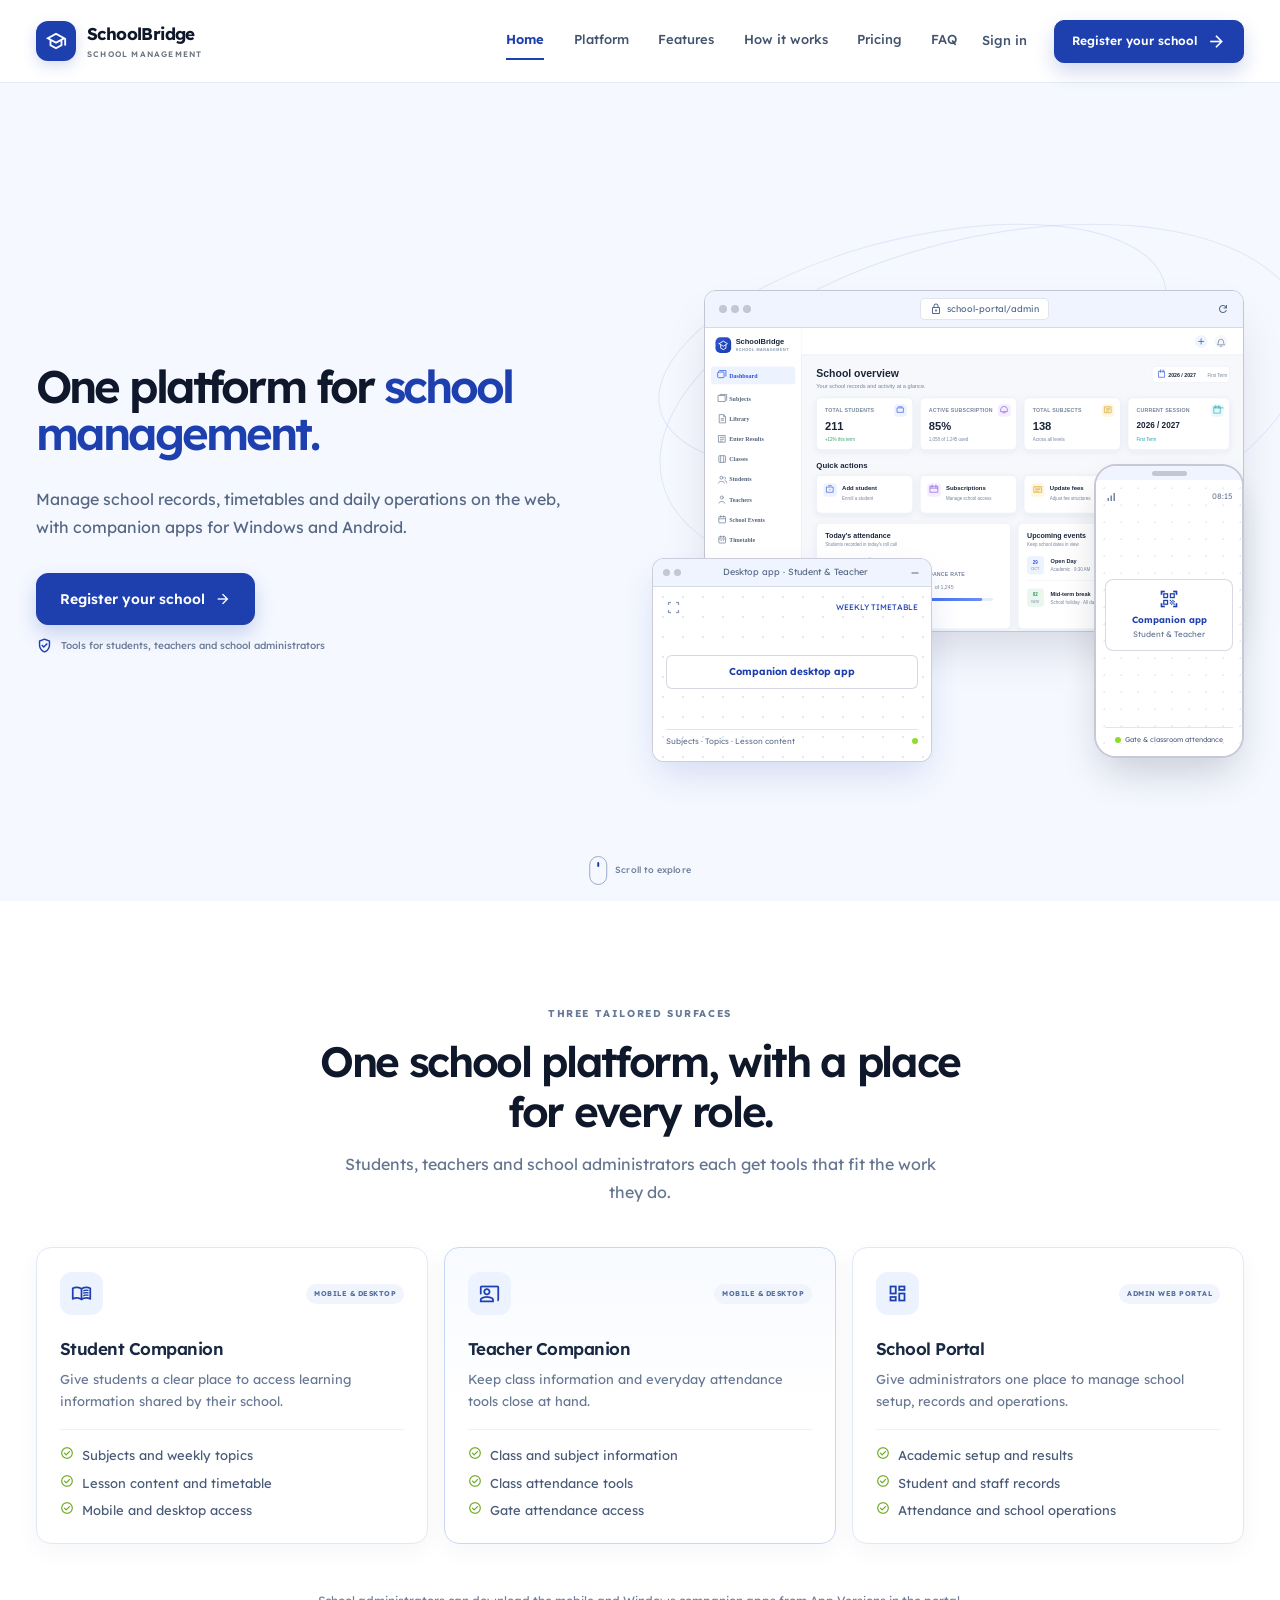
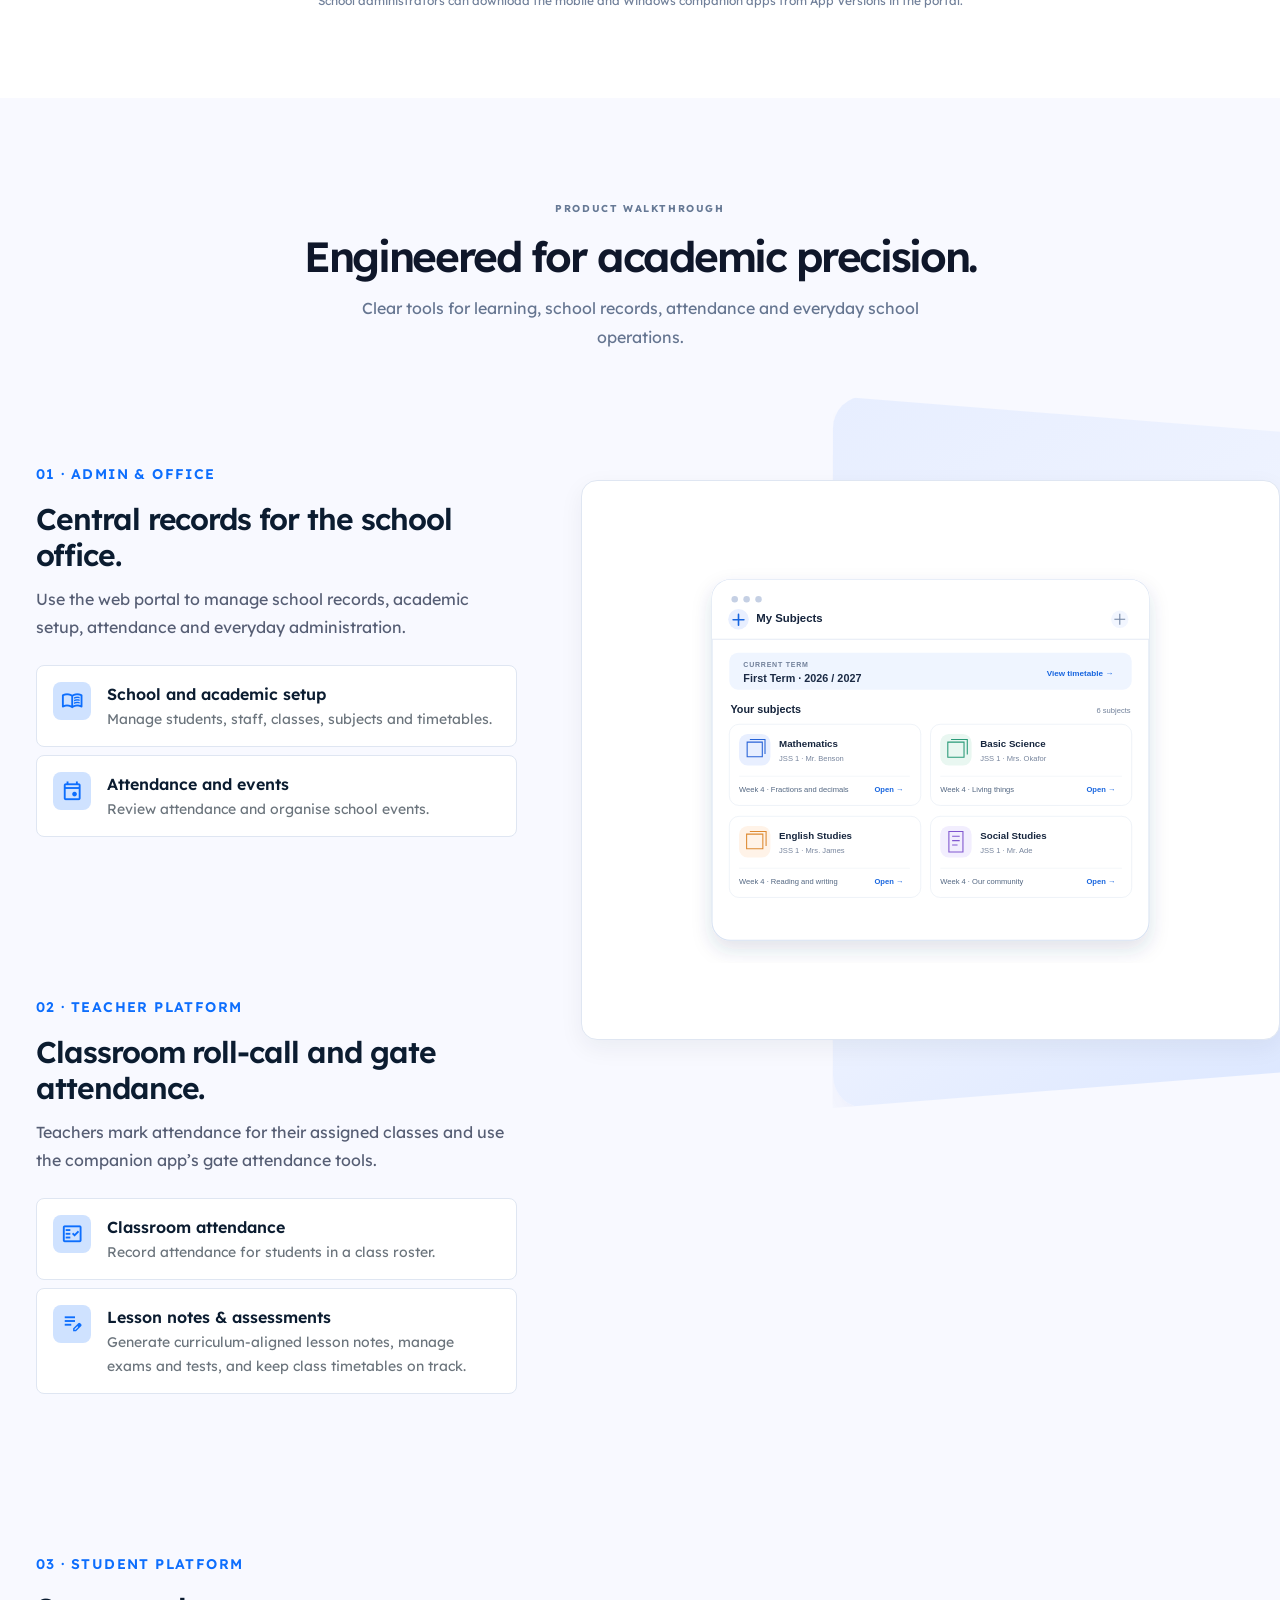
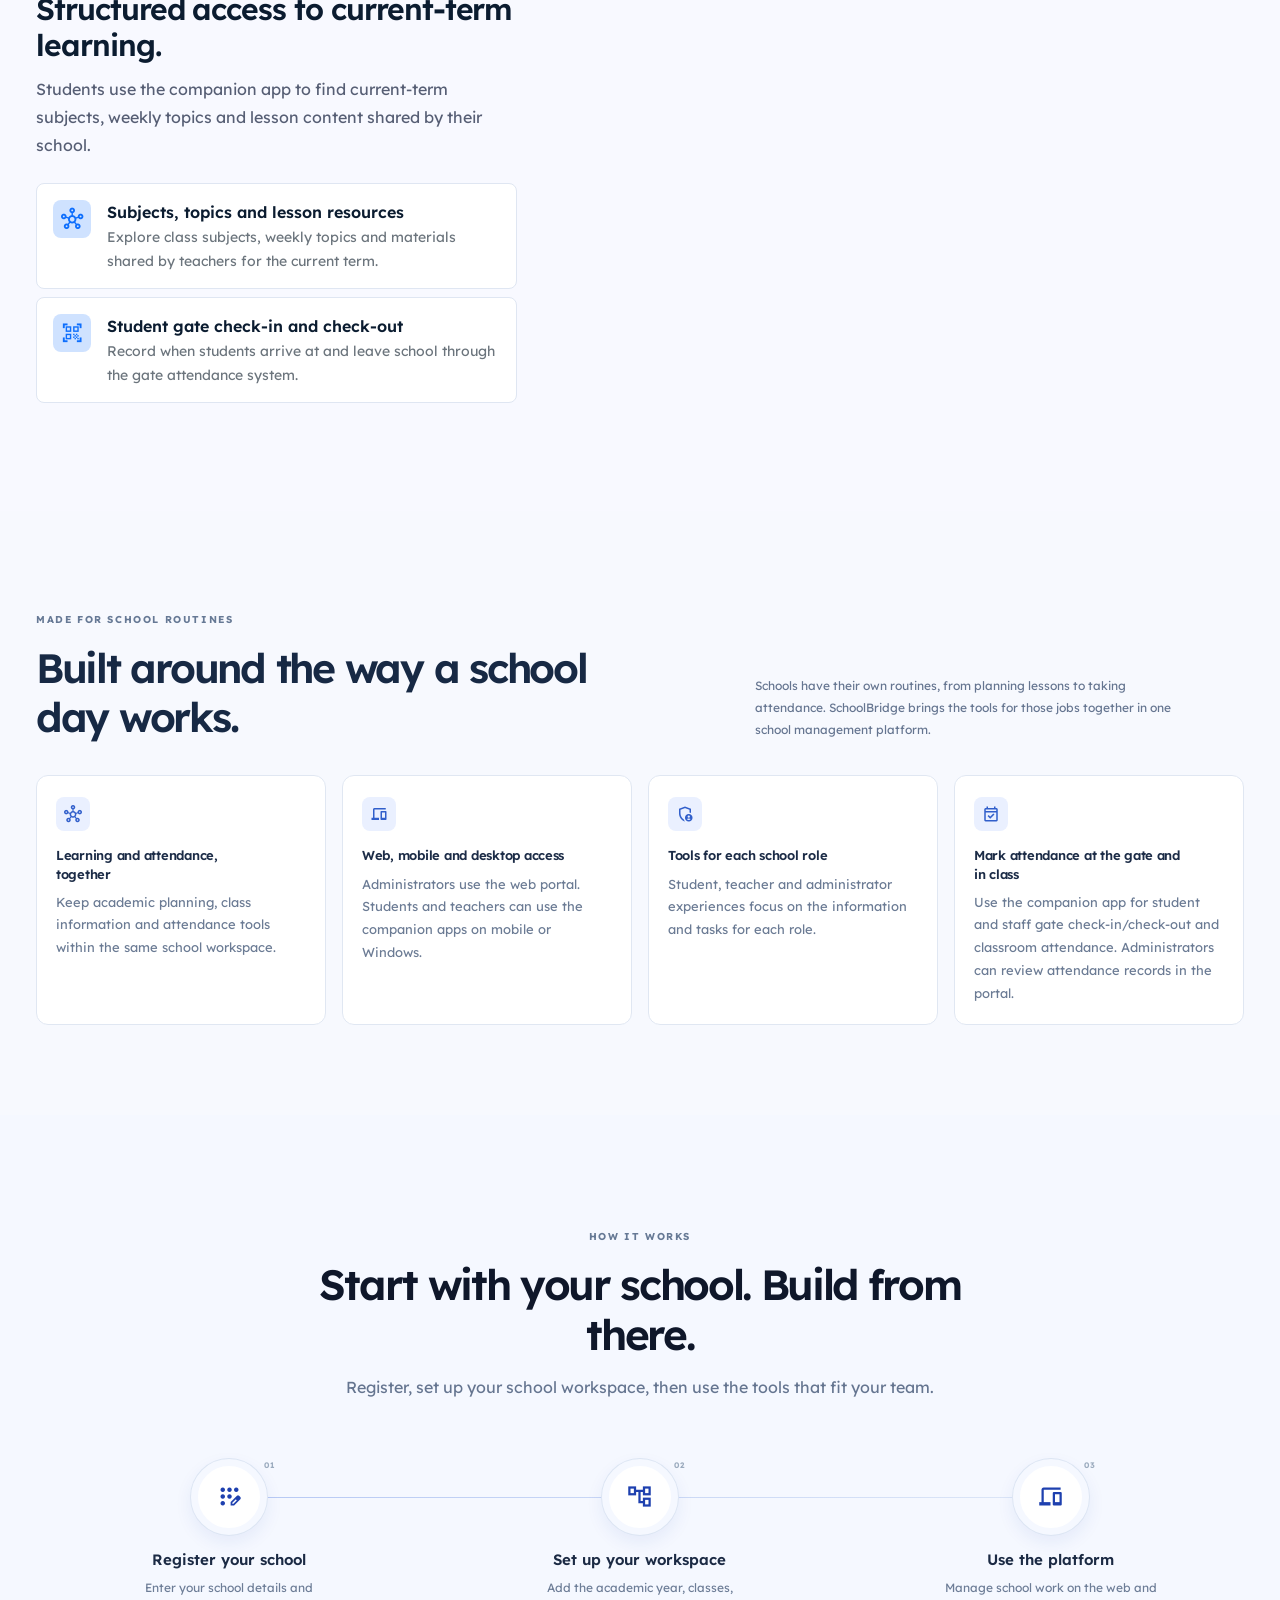
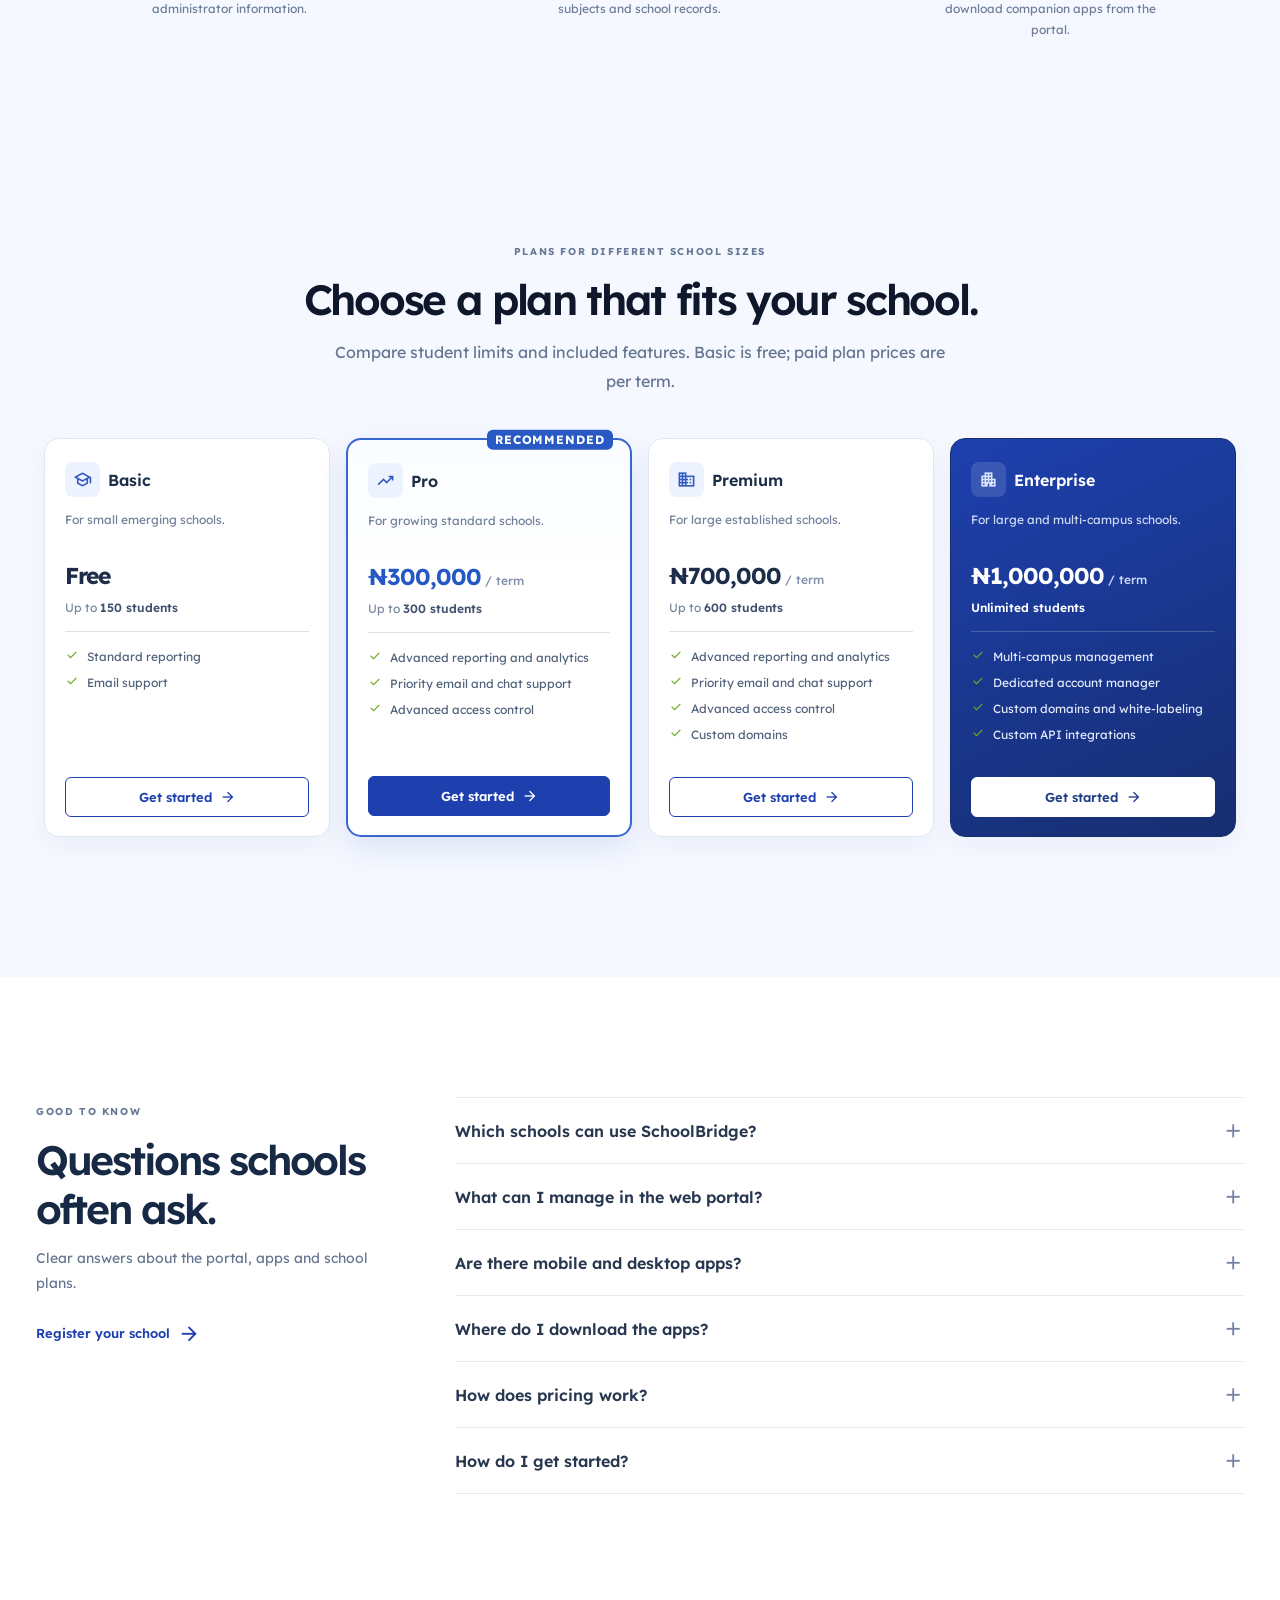
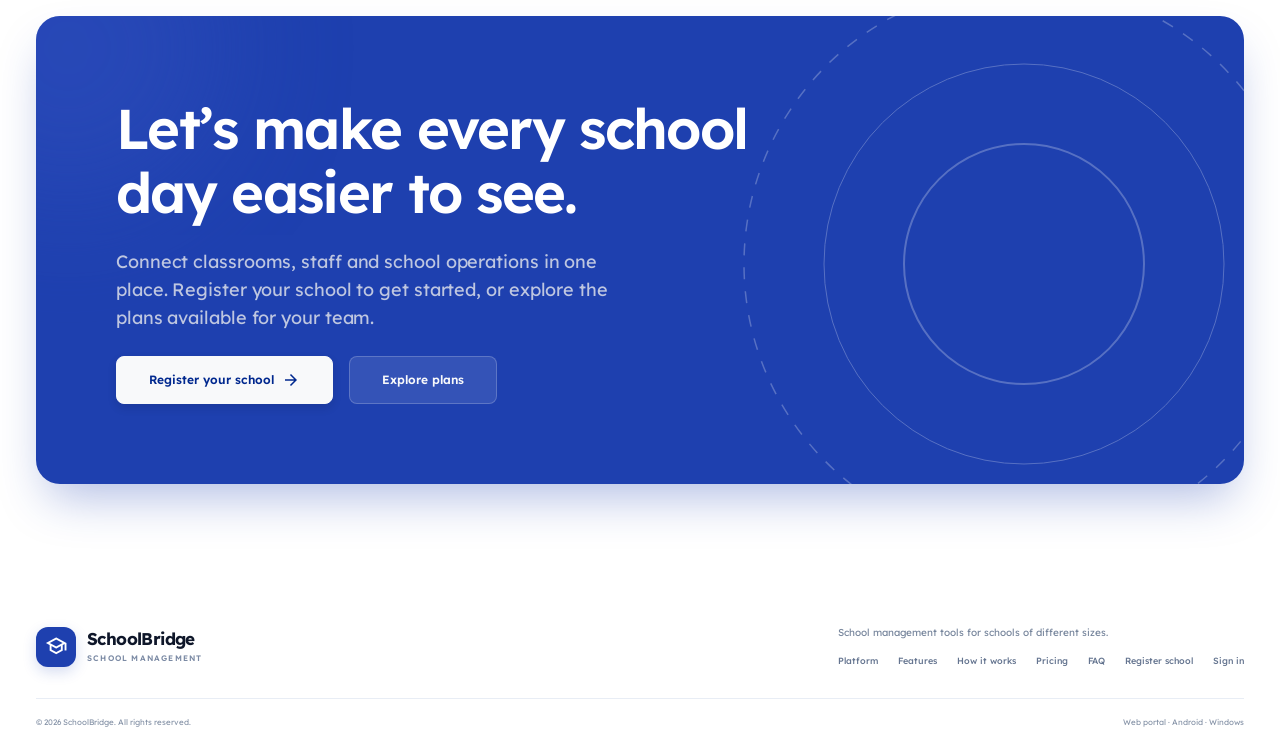
==== commit 24b16157: "commit" ====
--- a/index.html
+++ b/index.html
@@ -23,7 +23,7 @@
     />
     <link href="assets/aos.css" rel="stylesheet" />
     <link
-      href="main.css?v=20261109-hero-edge-mobile"
+      href="main.css?v=20261109-workflow-number-groups"
       rel="stylesheet"
     />
   </head>
@@ -208,13 +208,11 @@
                 class="hero-copy col-12 col-md-9 col-lg-8 col-xl-6 ps-0 py-0 z-2"
               >
                 <h1 class="mw-100 fw-semibold">
-                  One platform for school administration
-                  <span>and everyday access.</span>
+                  One platform for <span>school management.</span>
                 </h1>
                 <p class="hero-description m-0">
-                  Manage academic setup, student and staff records, timetables,
-                  and operations through the central admin web portal, supported
-                  by companion apps for Windows and Android.
+                  Manage school records, timetables and daily operations on the
+                  web, with companion apps for Windows and Android.
                 </p>
                 <div
                   class="hero-actions d-flex flex-wrap justify-content-start"
@@ -226,12 +224,6 @@
                     <span class="material-symbols-outlined fs-6"
                       >arrow_forward</span
                     ></a
-                  >
-                  <a
-                    class="button btn btn-outline-secondary button-quiet d-inline-flex align-items-center justify-content-center fw-semibold"
-                    href="#platform"
-                    >Explore the platform
-                    <span class="material-symbols-outlined">south</span></a
                   >
                 </div>
                 <div
@@ -616,13 +608,14 @@
                       <span
                         class="material-symbols-outlined d-inline-flex align-items-center justify-content-center flex-shrink-0 rounded-3 bg-primary-subtle text-primary p-2"
                         aria-hidden="true"
-                        >qr_code_scanner</span
+                        >edit_note</span
                       >
                       <span
                         ><strong class="d-block fw-semibold"
-                          >Gate check-in and check-out</strong
+                          >Lesson notes &amp; assessments</strong
                         ><span class="small text-secondary"
-                          >Use the app’s QR-based gate attendance flow.</span
+                          >Generate curriculum-aligned lesson notes, manage
+                          exams and tests, and keep class timetables on track.</span
                         ></span
                       >
                     </li>
@@ -658,10 +651,10 @@
                       >
                       <span
                         ><strong class="d-block fw-semibold"
-                          >Subjects and weekly topics</strong
+                          >Subjects, topics and lesson resources</strong
                         ><span class="small text-secondary"
-                          >See learning topics organised for the current
-                          term.</span
+                          >Explore class subjects, weekly topics and materials
+                          shared by teachers for the current term.</span
                         ></span
                       >
                     </li>
@@ -671,14 +664,14 @@
                       <span
                         class="material-symbols-outlined d-inline-flex align-items-center justify-content-center flex-shrink-0 rounded-3 bg-primary-subtle text-primary p-2"
                         aria-hidden="true"
-                        >description</span
+                        >qr_code_scanner</span
                       >
                       <span
                         ><strong class="d-block fw-semibold"
-                          >Lesson content</strong
+                          >Student gate check-in and check-out</strong
                         ><span class="small text-secondary"
-                          >Open lesson materials made available by the
-                          school.</span
+                          >Record when students arrive at and leave school
+                          through the gate attendance system.</span
                         ></span
                       >
                     </li>
@@ -846,54 +839,81 @@
               <article
                 class="workflow-step col mx-auto mx-md-0 align-items-start text-md-center position-relative z-1"
               >
-                <span class="workflow-index position-absolute top-0 fw-bold"
-                  >01</span
-                ><span
+                <span
                   class="workflow-icon d-flex align-items-center justify-content-center rounded-circle bg-white mx-md-auto mb-md-3 position-relative z-1"
                   ><span class="material-symbols-outlined"
                     >app_registration</span
                   ></span
                 >
-                <div class="workflow-step-content position-relative z-1 text-start text-md-center">
-                  <h3 class="mb-2 fw-semibold">Register your school</h3>
-                  <p class="m-0 mx-auto">
-                    Enter your school details and administrator information.
-                  </p>
+                <div class="workflow-step-copy">
+                  <div class="workflow-step-index-wrapper">
+                    <span class="workflow-index position-absolute top-0 fw-bold"
+                      >01</span
+                    >
+                  </div>
+                  <div
+                    class="workflow-step-content d-flex flex-column text-start text-md-center"
+                  >
+                    <h3 class="mb-0 mb-md-2 fw-semibold">
+                      Register your school
+                    </h3>
+                    <p class="m-0 mx-md-auto">
+                      Enter your school details and administrator information.
+                    </p>
+                  </div>
                 </div>
               </article>
               <article
                 class="workflow-step col mx-auto mx-md-0 align-items-start text-md-center position-relative z-1"
               >
-                <span class="workflow-index position-absolute top-0 fw-bold"
-                  >02</span
-                ><span
+                <span
                   class="workflow-icon d-flex align-items-center justify-content-center rounded-circle bg-white mx-md-auto mb-md-3 position-relative z-1"
                   ><span class="material-symbols-outlined"
                     >account_tree</span
                   ></span
                 >
-                <div class="workflow-step-content position-relative z-1 text-start text-md-center">
-                  <h3 class="mb-2 fw-semibold">Set up your workspace</h3>
-                  <p class="m-0 mx-auto">
-                    Add the academic year, classes, subjects and school records.
-                  </p>
+                <div class="workflow-step-copy">
+                  <div class="workflow-step-index-wrapper">
+                    <span class="workflow-index position-absolute top-0 fw-bold"
+                      >02</span
+                    >
+                  </div>
+                  <div
+                    class="workflow-step-content d-flex flex-column text-start text-md-center"
+                  >
+                    <h3 class="mb-0 mb-md-2 fw-semibold">
+                      Set up your workspace
+                    </h3>
+                    <p class="m-0 mx-md-auto">
+                      Add the academic year, classes, subjects and school records.
+                    </p>
+                  </div>
                 </div>
               </article>
               <article
                 class="workflow-step col mx-auto mx-md-0 align-items-start text-md-center position-relative z-1"
               >
-                <span class="workflow-index position-absolute top-0 fw-bold"
-                  >03</span
-                ><span
+                <span
                   class="workflow-icon d-flex align-items-center justify-content-center rounded-circle bg-white mx-md-auto mb-md-3 position-relative z-1"
                   ><span class="material-symbols-outlined">devices</span></span
                 >
-                <div class="workflow-step-content position-relative z-1 text-start text-md-center">
-                  <h3 class="mb-2 fw-semibold">Use the platform</h3>
-                  <p class="m-0 mx-auto">
-                    Manage school work on the web and download companion apps
-                    from the portal.
-                  </p>
+                <div class="workflow-step-copy">
+                  <div class="workflow-step-index-wrapper">
+                    <span class="workflow-index position-absolute top-0 fw-bold"
+                      >03</span
+                    >
+                  </div>
+                  <div
+                    class="workflow-step-content d-flex flex-column text-start text-md-center"
+                  >
+                    <h3 class="mb-0 mb-md-2 fw-semibold">
+                      Use the platform
+                    </h3>
+                    <p class="m-0 mx-md-auto">
+                      Manage school work on the web and download companion apps
+                      from the portal.
+                    </p>
+                  </div>
                 </div>
               </article>
             </div>
--- a/main.css
+++ b/main.css
@@ -122,8 +122,13 @@
   border-radius: 15px;
   color: #193267;
   background: linear-gradient(145deg, #fff, #f3f6ff);
-  box-shadow: 0 5px 15px rgba(20, 42, 91, 0.08), inset 0 1px 0 rgba(255, 255, 255, 0.9);
-  transition: transform 0.2s ease, border-color 0.2s ease, box-shadow 0.2s ease;
+  box-shadow:
+    0 5px 15px rgba(20, 42, 91, 0.08),
+    inset 0 1px 0 rgba(255, 255, 255, 0.9);
+  transition:
+    transform 0.2s ease,
+    border-color 0.2s ease,
+    box-shadow 0.2s ease;
 }
 .navbar-toggler:hover {
   border-color: #bdccef;
@@ -149,7 +154,13 @@
   border: 0;
   border-left: 1px solid rgba(217, 226, 243, 0.8);
   color: #142542;
-  background: radial-gradient(ellipse at 100% 0%, rgba(224, 233, 255, 0.85), transparent 40%), #fff;
+  background:
+    radial-gradient(
+      ellipse at 100% 0%,
+      rgba(224, 233, 255, 0.85),
+      transparent 40%
+    ),
+    #fff;
   box-shadow: -22px 0 70px rgba(13, 30, 65, 0.2);
 }
 .mobile-nav-drawer .offcanvas-header {
@@ -184,7 +195,10 @@
   min-height: 60px;
   border: 1px solid transparent;
   color: #233653;
-  transition: background 0.18s ease, border-color 0.18s ease, transform 0.18s ease;
+  transition:
+    background 0.18s ease,
+    border-color 0.18s ease,
+    transform 0.18s ease;
 }
 .mobile-nav-links .nav-link:hover,
 .mobile-nav-links .nav-link[aria-current="location"] {
@@ -788,7 +802,10 @@
   border: 0;
   border-radius: 50%;
   background: #bdc9dc;
-  transition: width 0.2s ease, border-radius 0.2s ease, background-color 0.2s ease;
+  transition:
+    width 0.2s ease,
+    border-radius 0.2s ease,
+    background-color 0.2s ease;
 }
 .school-day-indicator[aria-pressed="true"] {
   width: 24px;
@@ -1160,12 +1177,6 @@
   font-size: 8px;
 }
 
-
-
-
-
-
-
 /* Responsive overrides: widest to narrowest */
 @media (min-width: 1280px) {
   .feature-sticky-layout {
@@ -1324,10 +1335,14 @@
     width: 75%;
   }
   .workflow-index {
+    position: static !important;
+    top: auto !important;
     right: auto;
-    left: 57px;
-    z-index: 2;
+    left: auto;
+    z-index: auto;
     color: #71809a;
+    font-size: 1rem;
+    letter-spacing: normal;
   }
   .workflow-step::after {
     content: "";
@@ -1348,9 +1363,15 @@
     grid-row: 1;
     justify-self: center;
   }
-  .workflow-step-content {
+  .workflow-step-copy {
     grid-column: 2;
     grid-row: 1;
+    display: flex;
+    align-items: flex-start;
+    gap: 0.5rem;
+  }
+  .workflow-step-content {
+    min-width: 0;
   }
   .workflow-step p {
     max-width: none;
@@ -1482,9 +1503,6 @@
 @media (max-width: 575.98px) {
   .hero-section {
     padding-bottom: 128px;
-  }
-  .hero-grid {
-    row-gap: 8px !important;
   }
   .hero-actions .button {
     width: 100%;
@@ -1502,11 +1520,13 @@
     aspect-ratio: 1.5;
   }
   .hero-phone-preview {
-    width: 32%;
+    width: 24%;
   }
   .hero-browser-preview {
     top: 8%;
-    width: 94%;
+    right: 2.5% !important;
+    left: 2.5% !important;
+    width: 95%;
   }
   .hero-desktop-preview {
     width: 54%;
